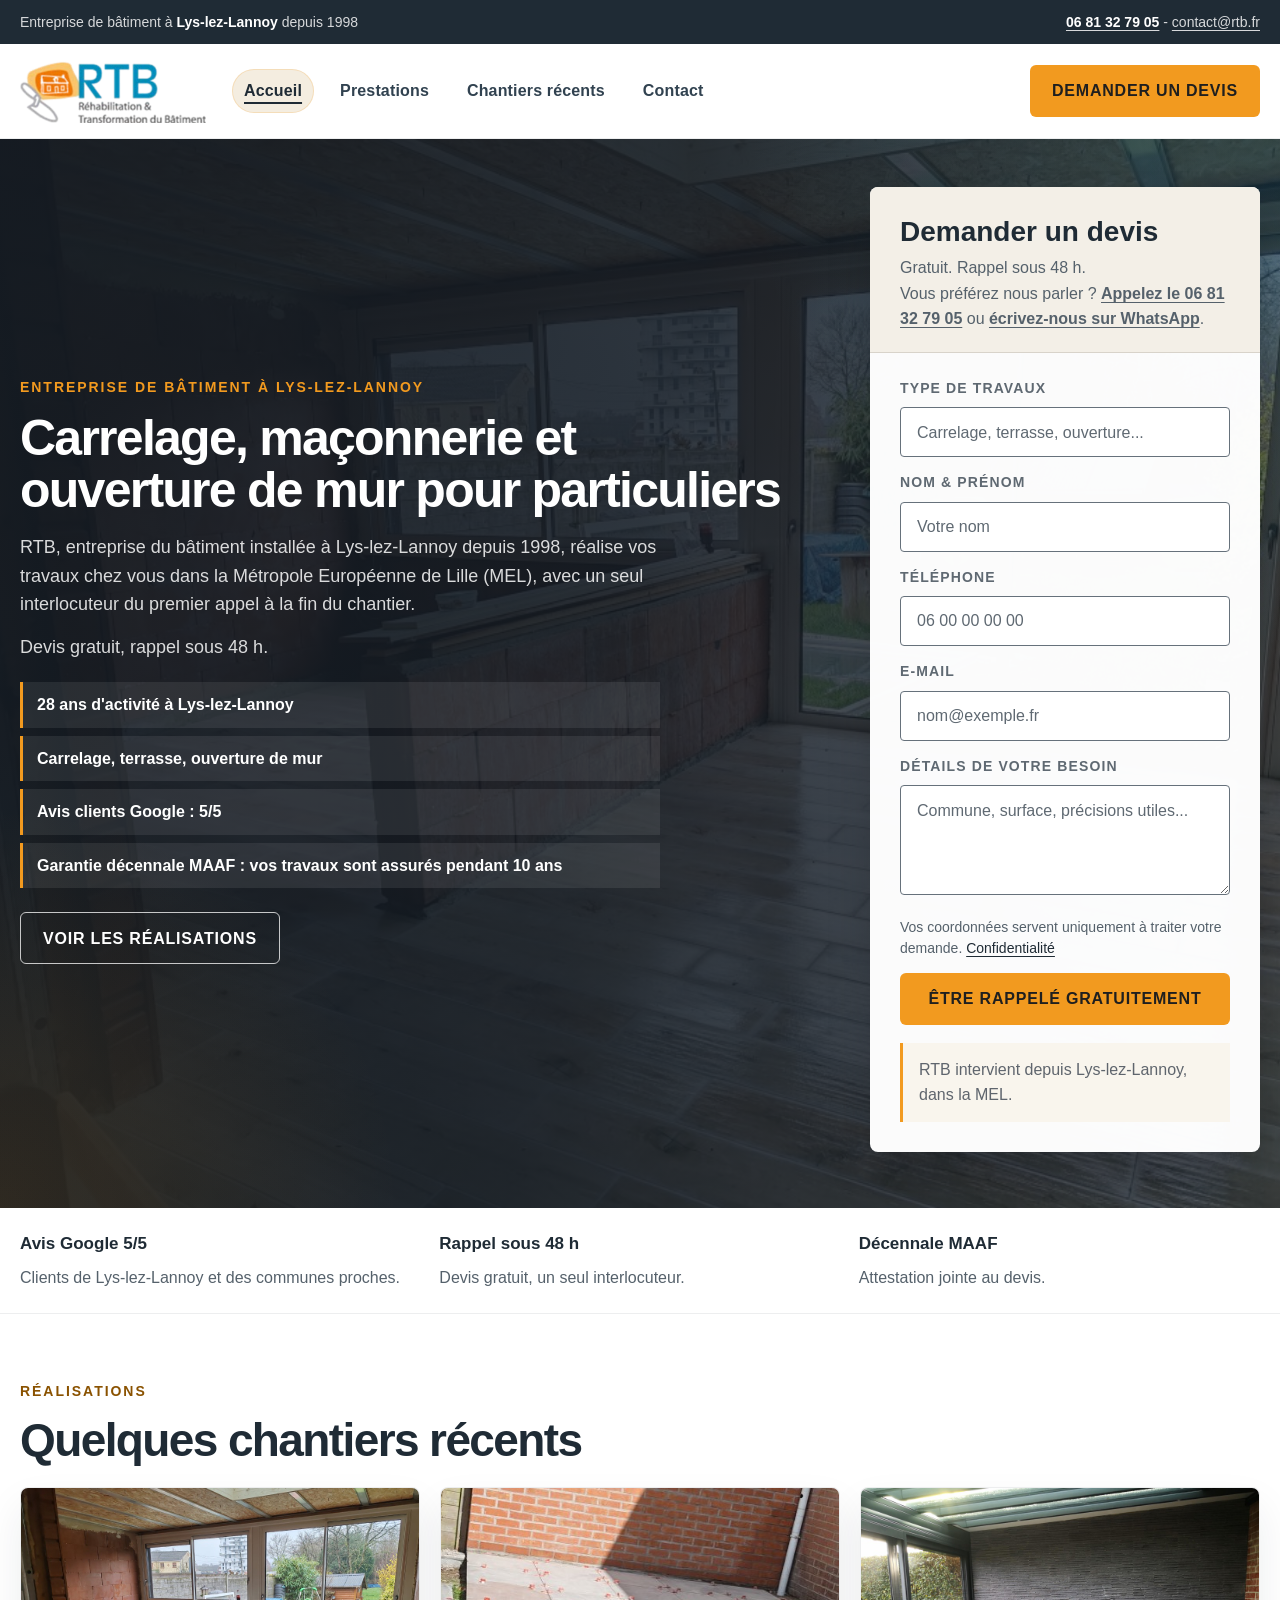
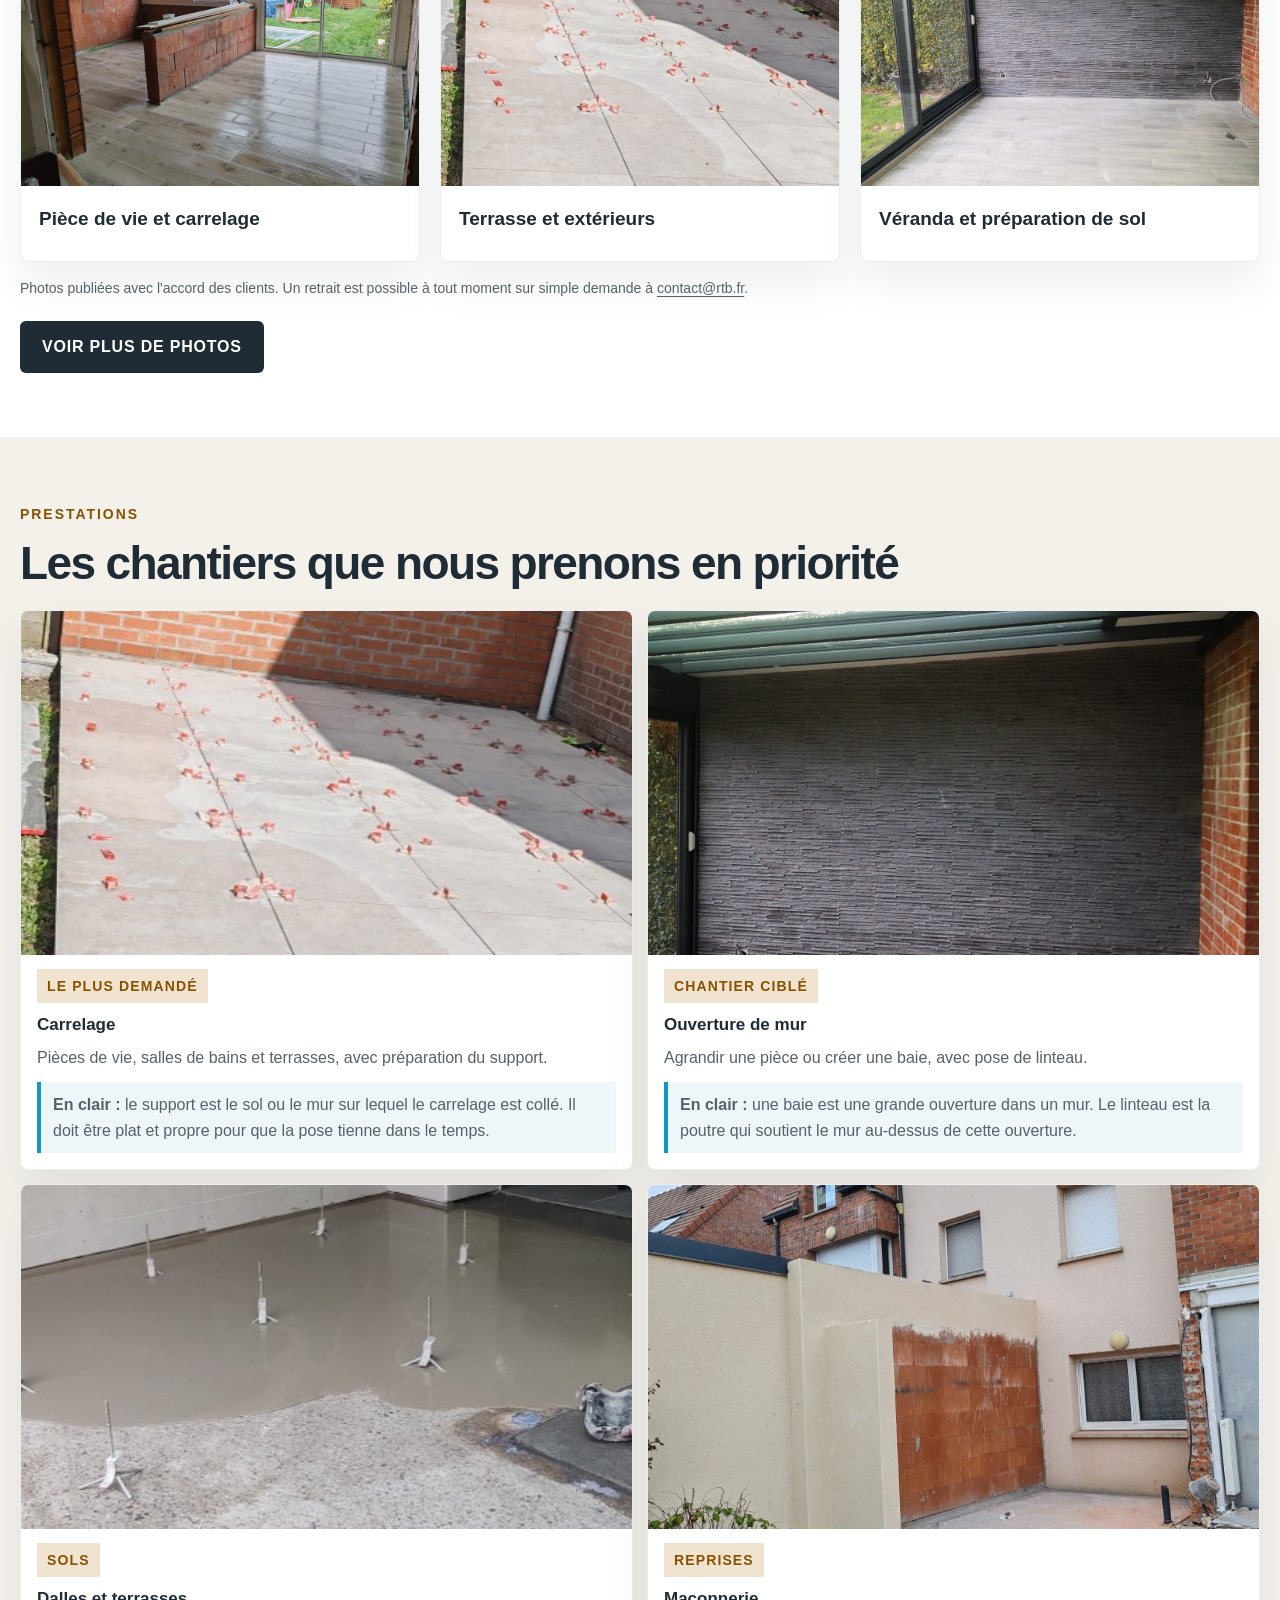
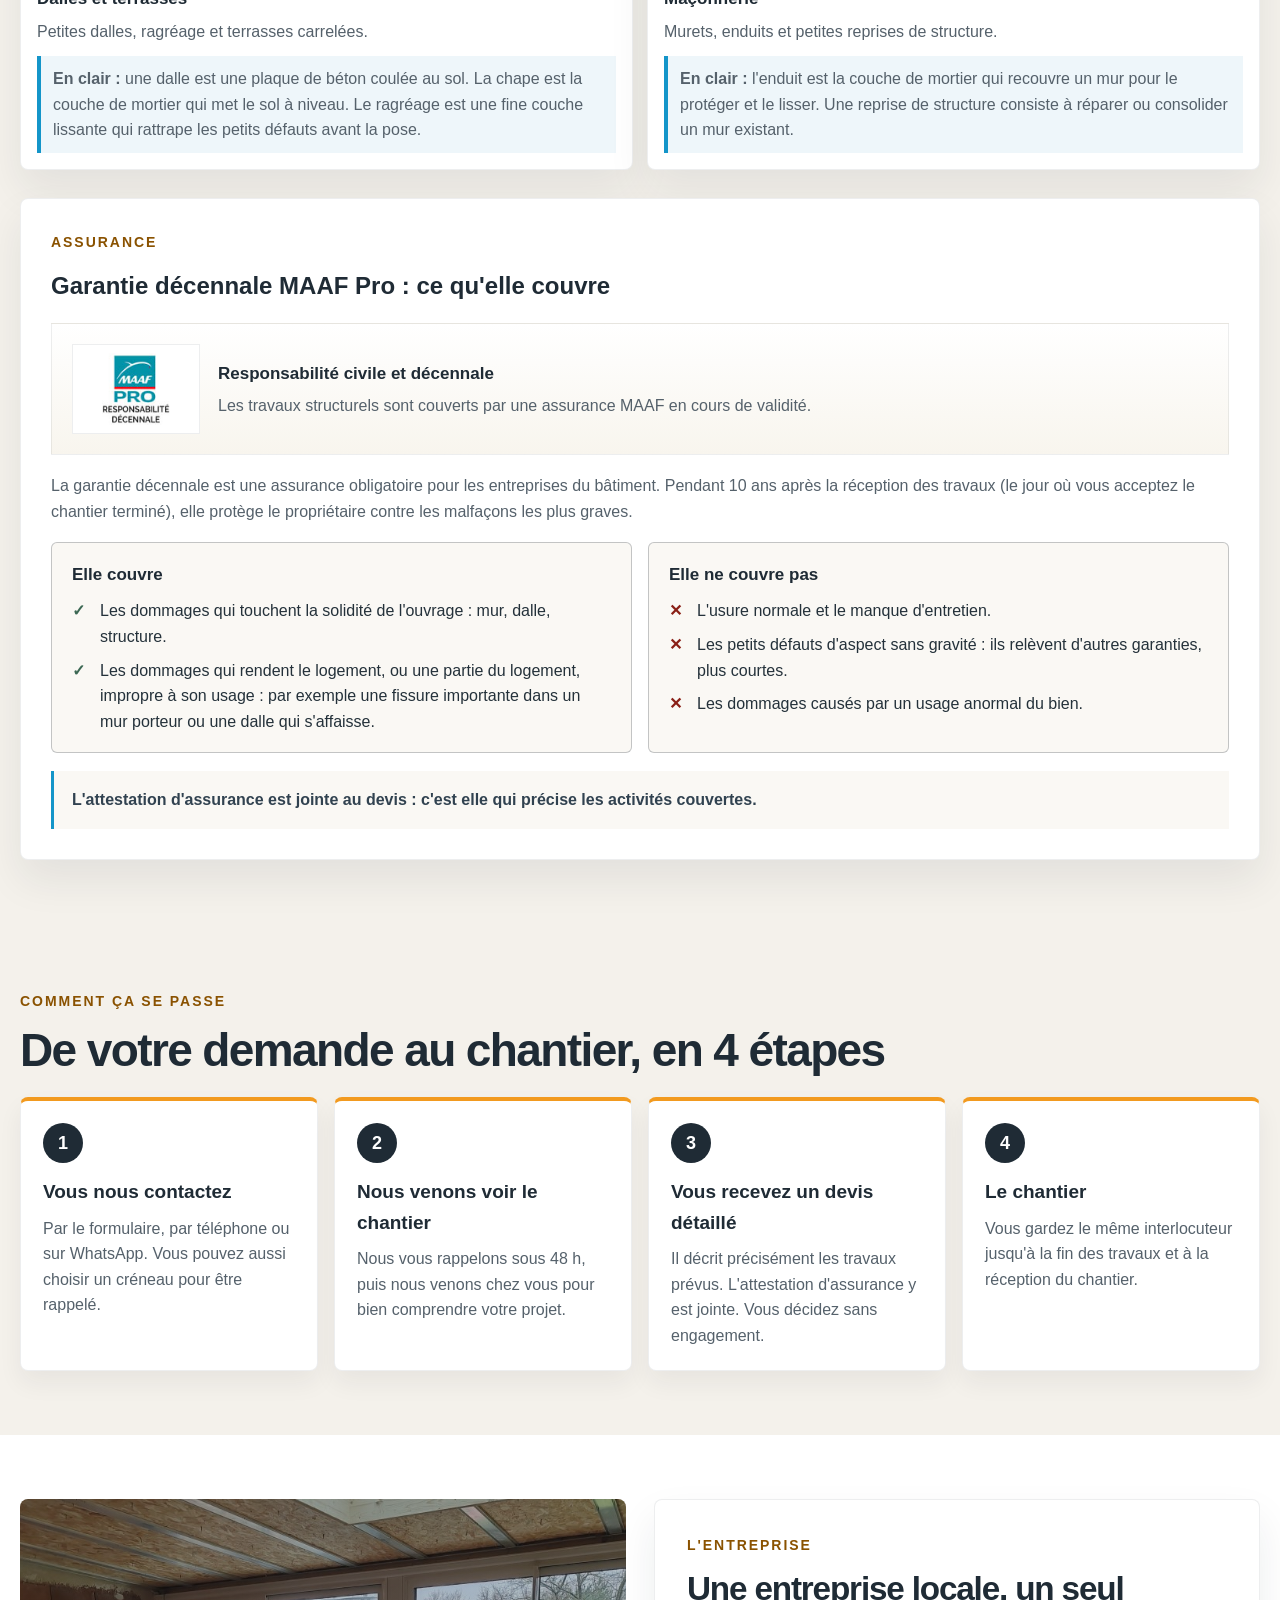
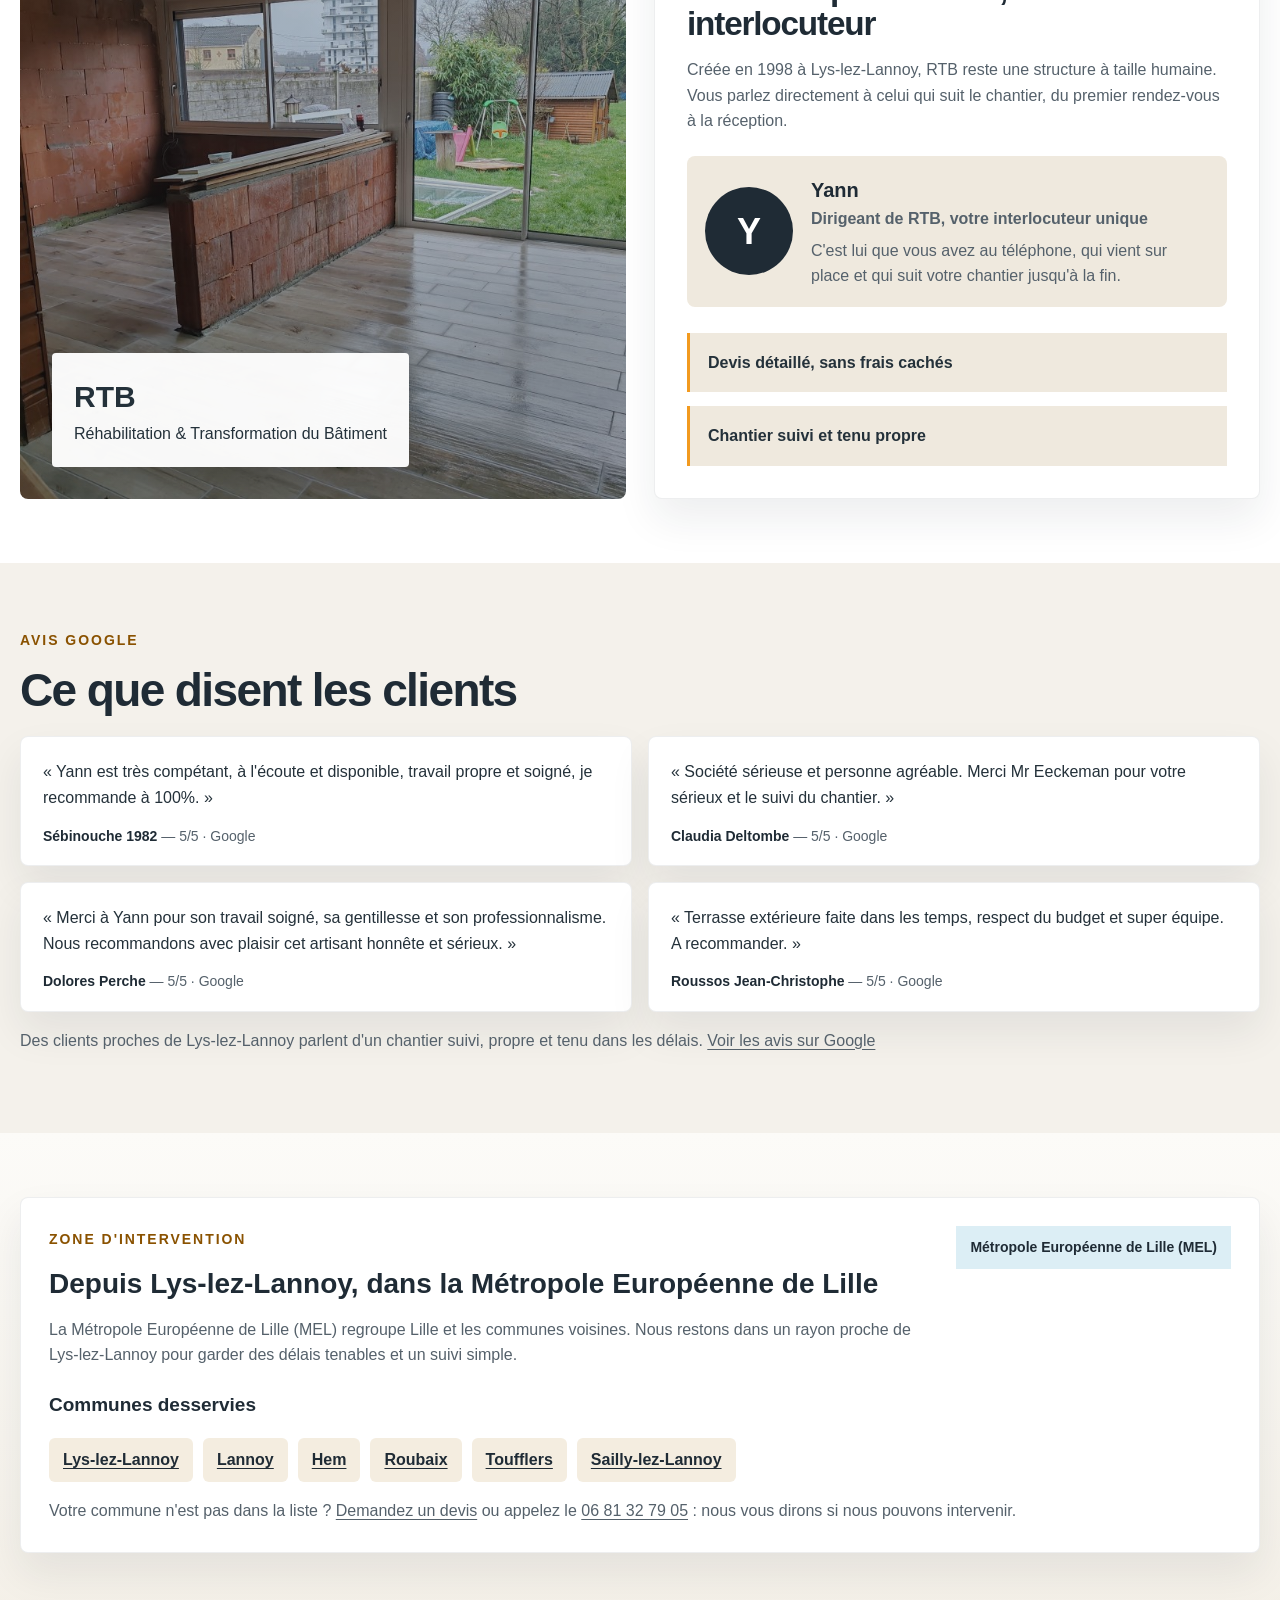
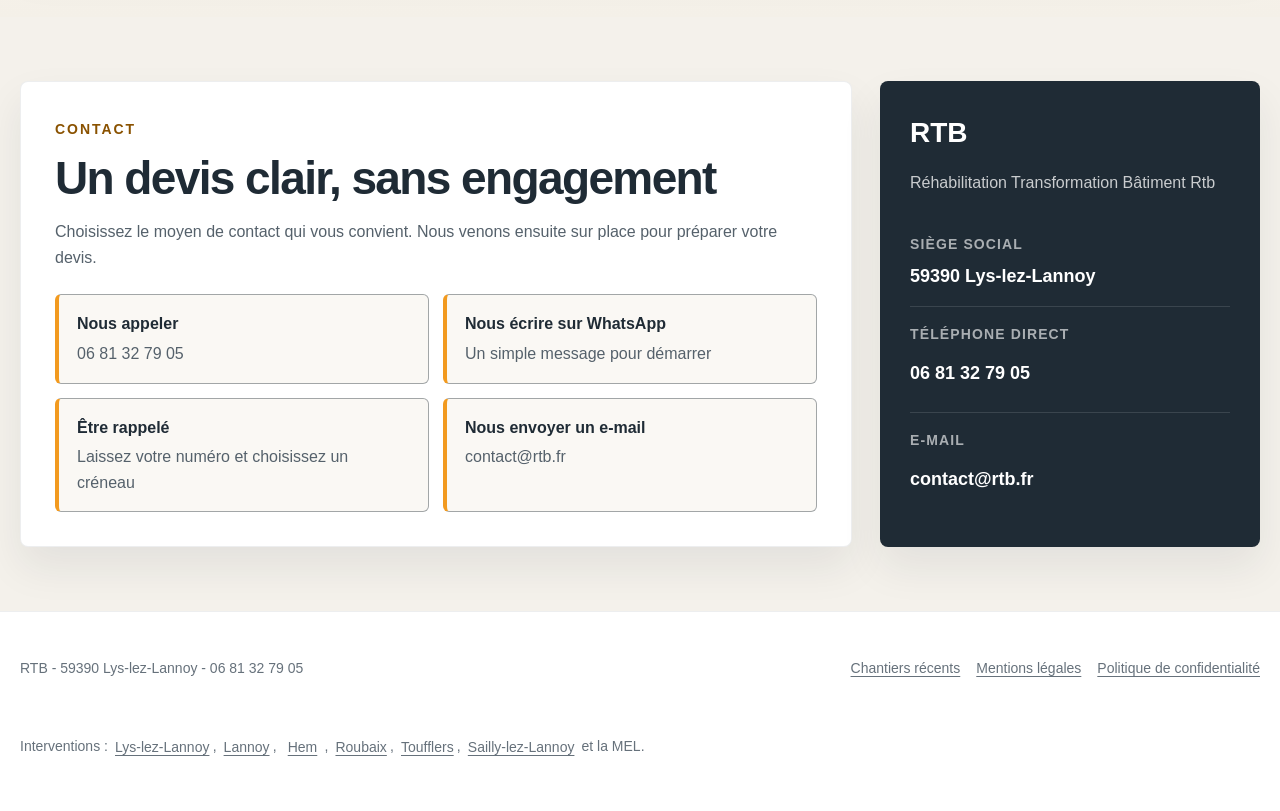
==== index.html @ 9aa5235d "Trust: process steps, decennial warranty explained, owner block, served communes list, before/after " ====
<!DOCTYPE html>
<html lang="fr">
<head>
    <meta charset="UTF-8">
    <meta name="viewport" content="width=device-width, initial-scale=1.0">
    <title>Carrelage et maçonnerie pour particuliers à Lys-lez-Lannoy | RTB</title>
    <meta
        name="description"
        content="RTB, entreprise du bâtiment à Lys-lez-Lannoy depuis 1998. Carrelage, terrasse, ouverture de mur et maçonnerie pour particuliers, dans la Métropole Européenne de Lille (MEL). Devis gratuit, rappel sous 48 h."
    >
    <link rel="canonical" href="https://rtb.fr/">
    <link rel="icon" href="favicon.ico" sizes="any">
    <link rel="icon" type="image/png" sizes="32x32" href="favicon-32.png">
    <link rel="apple-touch-icon" href="apple-touch-icon.png">
    
    <!-- Open Graph / Réseaux sociaux -->
    <meta property="og:type" content="website">
    <meta property="og:url" content="https://rtb.fr/">
    <meta property="og:title" content="Carrelage et maçonnerie à Lys-lez-Lannoy | RTB">
    <meta property="og:description" content="Petits chantiers de particuliers : carrelage, terrasse, ouverture de mur. Entreprise locale depuis 1998. Devis gratuit.">
    <meta property="og:image" content="https://rtb.fr/images/piece.jpg">

    <!-- Schema.org SEO Local -->
    <script type="application/ld+json">
    {
      "@context": "https://schema.org",
      "@type": "HomeAndConstructionBusiness",
      "name": "Réhabilitation Transformation Bâtiment Rtb",
      "alternateName": ["RTB", "Réhabilitation & Transformation du Bâtiment"],
      "url": "https://rtb.fr/",
      "image": "https://rtb.fr/images/piece.jpg",
      "logo": "https://rtb.fr/rtb-logo.png",
      "identifier": {
        "@type": "PropertyValue",
        "propertyID": "SIREN",
        "value": "420636078"
      },
      "telephone": "+33681327905",
      "email": "contact@rtb.fr",
      "sameAs": [
        "https://www.google.com/maps/search/?api=1&query=R%C3%A9habilitation+Transformation+B%C3%A2timent+Rtb+Lys-lez-Lannoy"
      ],
      "address": {
        "@type": "PostalAddress",
        "addressLocality": "Lys-lez-Lannoy",
        "postalCode": "59390",
        "addressRegion": "Hauts-de-France",
        "addressCountry": "FR"
      },
      "areaServed": [
        { "@type": "City", "name": "Lys-lez-Lannoy" },
        { "@type": "City", "name": "Lannoy" },
        { "@type": "City", "name": "Hem" },
        { "@type": "City", "name": "Roubaix" },
        { "@type": "City", "name": "Toufflers" },
        { "@type": "City", "name": "Sailly-lez-Lannoy" }
      ],
      "foundingDate": "1998-10-20",
      "priceRange": "€€",
      "hasOfferCatalog": {
        "@type": "OfferCatalog",
        "name": "Prestations RTB",
        "itemListElement": [
          { "@type": "Offer", "itemOffered": { "@type": "Service", "name": "Pose de carrelage", "url": "https://rtb.fr/carrelage.html" } },
          { "@type": "Offer", "itemOffered": { "@type": "Service", "name": "Ouverture de mur", "url": "https://rtb.fr/ouverture-mur.html" } },
          { "@type": "Offer", "itemOffered": { "@type": "Service", "name": "Dalles et terrasses", "url": "https://rtb.fr/dalles-terrasses.html" } },
          { "@type": "Offer", "itemOffered": { "@type": "Service", "name": "Maçonnerie", "url": "https://rtb.fr/maconnerie.html" } }
        ]
      },
      "aggregateRating": {
        "@type": "AggregateRating",
        "ratingValue": "5",
        "ratingCount": "6",
        "reviewCount": "6",
        "bestRating": "5"
      }
    }
    </script>

    <script src="tracking.js" defer></script>
    <script src="site.js" defer></script>
    <style>
        :root {
            --bg: #f4f1eb;
            --surface: #ffffff;
            --surface-alt: #efe9de;
            --surface-soft: #faf8f4;
            --dark: #1f2b35;
            --dark-soft: #314250;
            --text: #24313a;
            --muted: #55616b;
            --line: #d8d3ca;
            --blue: #1495c9;
            --blue-text: #0a6590; /* bleu pour le texte (contraste ≥ 5:1) */
            --field-border: #66717b; /* bordure des champs (≥ 3:1) */
            --blue-soft: #dceef5;
            --orange: #f29a1f;
            --orange-dark: #8a5200; /* orange foncé : texte (≥ 5:1 sur fonds clairs) ; --orange reste réservé aux aplats et filets */
            --success: #3c6853;
            --shadow: 0 20px 42px rgba(27, 39, 49, 0.08);
            --shadow-soft: 0 12px 24px rgba(27, 39, 49, 0.06);
            --radius: 8px;
            --content: 1240px;
        }

        * { box-sizing: border-box; }
        html { scroll-behavior: smooth; }
        section[id],
        article[id] { scroll-margin-top: 118px; }
        body {
            margin: 0;
            font-family: Inter, "Segoe UI", Arial, sans-serif;
            color: var(--text);
            background: var(--bg);
            line-height: 1.6;
        }
        a { color: inherit; text-decoration: none; }
        img { display: block; max-width: 100%; height: auto; }
        button,
        input,
        textarea { font: inherit; }
        .container { width: min(var(--content), calc(100% - 40px)); margin: 0 auto; }
        .section { padding: 64px 0; }
        .eyebrow {
            display: inline-block;
            color: var(--orange-dark);
            font-size: 0.875rem;
            font-weight: 800;
            letter-spacing: 0.14em;
            text-transform: uppercase;
        }
        .section-title {
            margin: 14px 0 0;
            color: var(--dark);
            font-size: clamp(1.875rem, 3.6vw, 2.875rem);
            line-height: 1.04;
            letter-spacing: -0.035em;
        }
        .section-intro {
            margin: 16px 0 0;
            max-width: 760px;
            color: var(--muted);
            font-size: 1.0625rem;
        }

        .topbar {
            background: var(--dark);
            color: rgba(255, 255, 255, 0.82);
            font-size: 0.875rem;
        }
        .topbar-inner {
            min-height: 44px;
            display: flex;
            align-items: center;
            justify-content: space-between;
            gap: 18px;
        }
        .topbar strong { color: #fff; }

        .site-header {
            position: sticky;
            top: 0;
            z-index: 40;
            background: rgba(255, 255, 255, 0.97);
            border-bottom: 1px solid rgba(31, 43, 53, 0.08);
            backdrop-filter: blur(12px);
        }
        .header-inner {
            min-height: 94px;
            display: flex;
            align-items: center;
            gap: 26px;
        }
        .brand {
            flex: 0 0 auto;
            display: inline-flex;
            align-items: center;
        }
        .brand img { width: 186px; height: auto; }
        .menu-toggle {
            display: none;
            margin-left: auto;
            width: 48px;
            height: 48px;
            border: 1px solid rgba(31, 43, 53, 0.55);
            border-radius: 6px;
            background: #fff;
            color: var(--dark);
            font-size: 1.625rem;
            cursor: pointer;
        }
        .nav-wrap {
            flex: 1 1 auto;
            display: flex;
            align-items: center;
            justify-content: space-between;
            gap: 18px;
            min-width: 0;
        }
        .nav-shell {
            width: 100%;
            display: flex;
            align-items: center;
            justify-content: space-between;
            gap: 18px;
            min-width: 0;
        }
        .nav {
            display: flex;
            align-items: center;
            flex-wrap: nowrap;
            gap: 18px;
            min-width: 0;
        }
        .nav-link {
            display: inline-flex;
            align-items: center;
            justify-content: center;
            min-height: 2.75rem;
            padding: 0 12px;
            white-space: nowrap;
            color: var(--dark-soft);
            font-size: 1rem;
            font-weight: 700;
            border-radius: 999px;
            letter-spacing: 0.01em;
            transition: color 0.2s ease, background 0.2s ease, box-shadow 0.2s ease;
        }
        .nav-link:hover,
        .nav-link:focus-visible {
            color: var(--dark);
            text-decoration: underline;
            text-underline-offset: 6px;
        }
        .nav-link.is-current {
            background: #f4ede0;
            color: var(--dark);
            text-decoration: underline;
            text-decoration-thickness: 2px;
            text-underline-offset: 6px;
            box-shadow: inset 0 0 0 1px rgba(242, 154, 31, 0.2);
        }
        .header-cta {
            flex: 0 0 auto;
            margin-left: auto;
            display: flex;
            align-items: center;
        }
        .header-cta .cta-short { display: none; }

        .btn {
            display: inline-flex;
            align-items: center;
            justify-content: center;
            min-height: 52px;
            padding: 0 22px;
            border: 0;
            border-radius: 6px;
            font-size: 1rem;
            font-weight: 800;
            text-transform: uppercase;
            letter-spacing: 0.05em;
            cursor: pointer;
            transition: transform 0.2s ease, opacity 0.2s ease, background 0.2s ease;
        }
        .btn:hover { transform: translateY(-1px); }
        .btn-primary { background: var(--orange); color: #1f1f1f; }
        .btn-primary:hover { background: #e58d13; }
        .btn-secondary {
            background: transparent;
            color: #fff;
            border: 1px solid rgba(255, 255, 255, 0.75);
        }
        .btn-dark {
            background: var(--dark);
            color: #fff;
        }
        .btn-dark:hover { background: #172129; }
        .btn-outline {
            background: transparent;
            color: var(--dark);
            border: 1px solid rgba(31, 43, 53, 0.55);
        }

        .hero {
            position: relative;
            overflow: hidden;
            color: #fff;
            background:
                linear-gradient(101deg, rgba(20, 27, 35, 0.95) 0%, rgba(20, 27, 35, 0.88) 48%, rgba(20, 27, 35, 0.58) 100%),
                url("images/piece.jpg") center/cover no-repeat;
        }
        .hero::before {
            content: "";
            position: absolute;
            inset: 0;
            background:
                radial-gradient(circle at top right, rgba(20, 149, 201, 0.16), transparent 32%),
                radial-gradient(circle at bottom left, rgba(242, 154, 31, 0.12), transparent 24%);
            pointer-events: none;
        }
        .hero-inner {
            position: relative;
            z-index: 1;
            min-height: 0;
            display: grid;
            grid-template-columns: minmax(0, 1.2fr) minmax(340px, 410px);
            gap: 36px;
            align-items: center;
            padding: 48px 0 56px;
        }
        /* Sur le fond sombre du bandeau, on garde l'orange vif (le texte orange foncé y serait illisible). */
        .hero .eyebrow { color: var(--orange); }
        .hero-copy h1 {
            margin: 12px 0 16px;
            max-width: 780px;
            font-size: clamp(2rem, 4vw, 3.125rem);
            line-height: 1.05;
            letter-spacing: -0.035em;
        }
        .hero-copy p {
            max-width: 690px;
            margin: 0 0 14px;
            color: rgba(255, 255, 255, 0.84);
            font-size: 1.125rem;
        }
        .hero-points {
            display: grid;
            grid-template-columns: 1fr;
            gap: 8px;
            margin: 20px 0 24px;
            max-width: 640px;
        }
        .hero-points div {
            min-height: 0;
            display: flex;
            align-items: center;
            padding: 10px 14px;
            background: rgba(255, 255, 255, 0.08);
            border-left: 3px solid var(--orange);
            font-size: 1rem;
            font-weight: 600;
        }
        .reveal-on-scroll,
        .reveal-on-scroll.is-visible {
            opacity: 1;
            transform: none;
        }
        .hero-actions {
            display: flex;
            flex-wrap: wrap;
            gap: 12px;
        }

        .hero-form {
            background: rgba(255, 255, 255, 0.98);
            color: var(--text);
            box-shadow: 0 26px 44px rgba(0, 0, 0, 0.18);
            border-radius: var(--radius);
            overflow: hidden;
        }
        .hero-form-head {
            padding: 30px 30px 20px;
            background: #f3efe7;
            border-bottom: 1px solid var(--line);
        }
        .hero-form-head h2 {
            margin: 0 0 8px;
            font-size: 1.75rem;
            line-height: 1.08;
            color: var(--dark);
        }
        .hero-form-head p {
            margin: 0;
            color: var(--muted);
            font-size: 1rem;
        }
        .hero-form-body { padding: 24px 30px 30px; }
        .field { margin-bottom: 14px; }
        .field label {
            display: block;
            margin-bottom: 8px;
            color: #5f6972;
            font-size: 0.875rem;
            font-weight: 800;
            letter-spacing: 0.08em;
            text-transform: uppercase;
        }
        .field input,
        .field textarea,
        .contact-form input,
        .contact-form textarea {
            width: 100%;
            border: 1px solid var(--field-border);
            background: #fff;
            color: var(--text);
            padding: 0 16px;
            border-radius: 4px;
        }
        .field input,
        .contact-form input { min-height: 50px; }
        .field textarea,
        .contact-form textarea {
            min-height: 110px;
            padding: 12px 16px;
            resize: vertical;
        }
        .field input::placeholder,
        .field textarea::placeholder,
        .contact-form input::placeholder,
        .contact-form textarea::placeholder {
            color: #5f6972;
        }
        .form-consent {
            margin: 6px 0 14px;
            color: var(--muted);
            font-size: 0.875rem;
            line-height: 1.5;
        }
        .form-consent a { color: var(--dark); text-decoration: underline; }
        .hero-note {
            margin-top: 18px;
            padding: 14px 16px;
            border-left: 3px solid var(--orange);
            background: #f9f5ed;
            color: #5f656d;
            font-size: 1rem;
        }

        .proof-strip {
            background: #fff;
            border-bottom: 1px solid rgba(31, 43, 53, 0.08);
        }
        .proof-grid {
            display: grid;
            grid-template-columns: repeat(3, minmax(0, 1fr));
            gap: 18px;
            padding: 22px 0;
        }
        .photo-rights {
            margin-top: 16px;
            color: var(--muted);
            font-size: 0.875rem;
            line-height: 1.5;
        }
        .proof-card {
            padding-right: 10px;
        }
        .proof-card strong {
            display: block;
            margin-bottom: 8px;
            color: var(--dark);
            font-size: 1.0625rem;
        }
        .proof-card span {
            color: var(--muted);
            font-size: 1rem;
        }

        .showcase {
            background: #fff;
        }
        .showcase-head {
            display: block;
            margin-bottom: 22px;
        }
        .showcase-head p {
            margin: 0;
            color: var(--muted);
            font-size: 1rem;
        }
        .showcase-grid {
            display: grid;
            grid-template-columns: repeat(3, minmax(0, 1fr));
            gap: 20px;
        }
        .showcase-card {
            background: #fff;
            border: 1px solid rgba(31, 43, 53, 0.08);
            box-shadow: var(--shadow);
            border-radius: var(--radius);
            overflow: hidden;
        }
        .showcase-card img {
            width: 100%;
            aspect-ratio: 4 / 3;
            height: auto;
            object-fit: cover;
            object-position: center;
            display: block;
            background: #ece4d7;
        }
        .showcase-body {
            padding: 18px;
        }
        .showcase-body h3 {
            margin: 0 0 8px;
            font-size: 1.1875rem;
            color: var(--dark);
        }
        .showcase-body p {
            margin: 0;
            color: var(--muted);
            font-size: 1rem;
        }
        .showcase-note {
            margin-top: 20px;
            padding: 16px 18px;
            border-left: 3px solid var(--orange);
            background: #f8f4ec;
            color: var(--dark-soft);
            font-size: 1rem;
        }

        .services-head {
            display: block;
            margin-bottom: 22px;
        }
        .services-head p {
            margin: 0;
            color: var(--muted);
            font-size: 1rem;
        }
        .service-grid {
            display: grid;
            grid-template-columns: repeat(4, minmax(0, 1fr));
            gap: 14px;
        }
        .service-card {
            background: #fff;
            border: 1px solid rgba(31, 43, 53, 0.08);
            box-shadow: var(--shadow);
            border-radius: var(--radius);
            overflow: hidden;
            color: inherit;
        }
        a.service-card { display: block; }
        a.service-card:hover { transform: translateY(-2px); }
        .reviews-grid {
            display: grid;
            grid-template-columns: repeat(2, minmax(0, 1fr));
            gap: 16px;
        }
        .review-card {
            background: #fff;
            border: 1px solid rgba(31, 43, 53, 0.08);
            box-shadow: var(--shadow);
            border-radius: var(--radius);
            padding: 22px 22px 18px;
        }
        .review-card p { margin: 0 0 14px; color: var(--text); font-size: 1rem; }
        .review-card footer { color: var(--muted); font-size: 0.875rem; }
        .review-card strong { color: var(--dark); }
        .reviews-note { margin-top: 16px; font-size: 1rem; color: var(--muted); }
        .zone-links {
            display: flex;
            flex-wrap: wrap;
            gap: 10px;
            margin-top: 18px;
        }
        .zone-links a {
            display: inline-flex;
            align-items: center;
            min-height: 2.75rem;
            padding: 0 14px;
            background: #f4ede0;
            color: var(--dark);
            font-size: 1rem;
            font-weight: 700;
            border-radius: 6px;
        }
        .footer-zones {
            width: 100%;
            margin-top: 10px;
            font-size: 0.875rem;
        }
        .footer-zones a { text-decoration: underline; }
        .service-card img {
            width: 100%;
            aspect-ratio: 16 / 9;
            height: auto;
            object-fit: cover;
            object-position: center;
            display: block;
            background: #e9e5de;
        }
        .service-body { padding: 14px 16px 16px; }
        .service-tag {
            display: inline-flex;
            align-items: center;
            padding: 6px 10px;
            background: #f0e4d0;
            color: var(--orange-dark);
            font-size: 0.875rem;
            font-weight: 800;
            letter-spacing: 0.08em;
            text-transform: uppercase;
        }
        .service-body h3 {
            margin: 8px 0 6px;
            font-size: 1.0625rem;
            color: var(--dark);
        }
        .service-body p {
            margin: 0;
            color: var(--muted);
            font-size: 1rem;
        }
        .service-body ul {
            list-style: none;
            padding: 0;
            margin: 0;
            display: grid;
            gap: 6px;
        }
        .service-body li {
            position: relative;
            padding-left: 18px;
            font-size: 1rem;
        }
        .service-body li::before {
            content: "";
            position: absolute;
            left: 0;
            top: 9px;
            width: 6px;
            height: 6px;
            background: var(--orange);
            border-radius: 50%;
        }

        .reassurance-band {
            margin-top: 28px;
            display: grid;
            grid-template-columns: 1fr;
            gap: 24px;
        }
        .insurance-card {
            background: #fff;
            border: 1px solid rgba(31, 43, 53, 0.08);
            box-shadow: var(--shadow);
            padding: 30px;
            border-radius: 8px;
        }
        .insurance-card h3 {
            margin: 12px 0 12px;
            font-size: 1.5rem;
            color: var(--dark);
        }
        .insurance-card p {
            margin: 0;
            color: var(--muted);
            font-size: 1rem;
        }
        .insurance-inline {
            margin-top: 18px;
            display: grid;
            grid-template-columns: 128px 1fr;
            gap: 18px;
            align-items: center;
            padding: 20px;
            border: 1px solid rgba(31, 43, 53, 0.08);
            background: linear-gradient(180deg, #fff 0%, #f8f5ee 100%);
        }
        .insurance-inline img {
            display: block;
            width: 100%;
            height: 90px;
            min-height: 90px;
            max-height: 90px;
            object-fit: contain;
            object-position: center;
            padding: 8px;
            background: #fff;
            border: 1px solid rgba(31, 43, 53, 0.08);
        }
        .insurance-inline strong {
            display: block;
            margin-bottom: 6px;
            color: var(--dark);
            font-size: 1.0625rem;
        }
        .insurance-note {
            margin-top: 18px;
            padding: 16px 18px;
            background: var(--surface-soft);
            border-left: 3px solid var(--blue);
            color: var(--dark-soft);
            font-size: 1rem;
            font-weight: 600;
        }

        .about {
            background: #fff;
        }
        .about-grid {
            display: grid;
            grid-template-columns: minmax(0, 1fr) minmax(0, 1fr);
            gap: 28px;
        }
        .about-visual {
            position: relative;
            min-height: 320px;
            overflow: hidden;
            border-radius: var(--radius);
            background:
                linear-gradient(rgba(20, 28, 35, 0.28), rgba(20, 28, 35, 0.28)),
                url("images/piece.jpg") center/cover no-repeat;
        }
        .about-badge {
            position: absolute;
            left: 32px;
            bottom: 32px;
            padding: 20px 22px;
            background: rgba(255, 255, 255, 0.96);
            box-shadow: 0 14px 28px rgba(0, 0, 0, 0.14);
            border-radius: 4px;
        }
        .about-badge strong {
            display: block;
            font-size: 1.875rem;
        }
        .about-copy {
            background: #fff;
            border: 1px solid rgba(31, 43, 53, 0.08);
            box-shadow: var(--shadow);
            padding: 32px;
            border-radius: var(--radius);
        }
        .about-copy .section-title {
            font-size: clamp(1.75rem, 2.6vw, 2.375rem);
        }
        .about-copy p {
            color: var(--muted);
            font-size: 1rem;
        }
        .about-list {
            display: grid;
            gap: 14px;
            margin-top: 26px;
        }
        .about-list div {
            padding: 17px 18px;
            border-left: 3px solid var(--orange);
            background: var(--surface-alt);
            font-weight: 600;
        }

        .territory {
            background: linear-gradient(180deg, #fcfbf8 0%, #f4f0e8 100%);
        }
        .territory-grid {
            display: grid;
            grid-template-columns: minmax(0, 1.12fr) minmax(320px, 0.88fr);
            gap: 28px;
            align-items: start;
        }
        .territory-map,
        .territory-copy,
        .contact-card,
        .legal-card {
            background: #fff;
            border: 1px solid rgba(31, 43, 53, 0.08);
            box-shadow: var(--shadow);
            border-radius: var(--radius);
        }
        .territory-map {
            padding: 28px;
        }
        .territory-map-head,
        .territory-copy-head {
            display: flex;
            align-items: flex-start;
            justify-content: space-between;
            gap: 18px;
            margin-bottom: 20px;
        }
        .territory-map-head h2,
        .territory-map-head h3,
        .territory-copy-head h3 {
            margin: 10px 0 0;
            color: var(--dark);
            font-size: 1.75rem;
        }
        .territory-map-head p,
        .territory-copy-head p {
            margin: 10px 0 0;
            color: var(--muted);
            font-size: 1rem;
        }
        .territory-badge {
            flex: 0 0 auto;
            display: inline-flex;
            align-items: center;
            padding: 10px 14px;
            background: var(--blue-soft);
            color: var(--dark);
            font-size: 0.875rem;
            font-weight: 700;
        }
        .city-chips-grid {
            display: grid;
            grid-template-columns: repeat(auto-fit, minmax(130px, 1fr));
            gap: 10px;
            margin: 20px 0;
        }
        .city-chip {
            padding: 10px 14px;
            background: var(--surface-soft);
            border: 1px solid var(--line);
            border-radius: 4px;
            font-size: 0.875rem;
            font-weight: 700;
            color: var(--dark-soft);
            text-align: center;
        }
        .territory-subtext {
            color: var(--muted);
            font-size: 1rem;
            line-height: 1.5;
            margin: 0;
        }
        .territory-copy {
            padding: 30px;
            display: grid;
            align-content: start;
            gap: 24px;
        }
        .territory-list {
            display: grid;
            gap: 12px;
        }
        .territory-list div {
            padding: 16px 18px;
            background: var(--surface-soft);
            border-left: 3px solid var(--orange);
        }
        .territory-note {
            padding: 18px 20px;
            background: var(--dark);
            color: #fff;
            border-radius: 4px;
        }
        .territory-note strong {
            display: block;
            margin-bottom: 6px;
            font-size: 1.0625rem;
        }

        .contact-shell {
            display: grid;
            grid-template-columns: minmax(0, 1fr) 380px;
            gap: 28px;
            align-items: start;
        }
        .contact-card {
            padding: 34px;
        }
        .contact-card p {
            color: var(--muted);
            font-size: 1rem;
        }
        .channel-list {
            list-style: none;
            margin: 24px 0 0;
            padding: 0;
            display: grid;
            grid-template-columns: repeat(2, minmax(0, 1fr));
            gap: 14px;
        }
        .channel {
            display: flex;
            flex-direction: column;
            gap: 4px;
            min-height: 44px;
            height: 100%;
            padding: 16px 18px;
            border: 1px solid rgba(31, 43, 53, 0.4);
            border-left: 4px solid var(--orange);
            border-radius: 6px;
            background: var(--surface-soft);
            color: var(--dark);
            transition: background 0.2s ease;
        }
        .channel:hover { background: #fff; }
        .channel-name { font-weight: 800; }
        .channel-detail { color: var(--muted); }
        .form-alt { margin-top: 10px; }
        .form-alt a { text-decoration: underline; font-weight: 700; }
        .coverage {
            display: grid;
            grid-template-columns: repeat(2, minmax(0, 1fr));
            gap: 16px;
            margin-top: 18px;
        }
        .coverage > div {
            padding: 18px 20px;
            background: var(--surface-soft);
            border: 1px solid rgba(31, 43, 53, 0.25);
            border-radius: 6px;
        }
        .coverage h4 { margin: 0 0 10px; color: var(--dark); font-size: 1.0625rem; }
        .coverage ul { list-style: none; margin: 0; padding: 0; display: grid; gap: 8px; }
        .coverage li { position: relative; padding-left: 1.75rem; color: var(--text); }
        .coverage li::before {
            position: absolute;
            left: 0;
            top: 0;
            font-weight: 800;
        }
        .coverage-yes li::before { content: "\2713"; color: var(--success); }
        .coverage-no li::before { content: "\2715"; color: #8a1f16; }
        .insurance-card .insurance-lead { margin-top: 18px; }
        .steps {
            list-style: none;
            margin: 0;
            padding: 0;
            display: grid;
            grid-template-columns: repeat(4, minmax(0, 1fr));
            gap: 16px;
            counter-reset: none;
        }
        .step {
            padding: 22px;
            background: #fff;
            border: 1px solid rgba(31, 43, 53, 0.08);
            border-top: 4px solid var(--orange);
            box-shadow: var(--shadow-soft);
            border-radius: var(--radius);
        }
        .step-num {
            display: inline-flex;
            align-items: center;
            justify-content: center;
            width: 2.5rem;
            height: 2.5rem;
            border-radius: 50%;
            background: var(--dark);
            color: #fff;
            font-size: 1.125rem;
            font-weight: 800;
        }
        .step h3 { margin: 14px 0 8px; color: var(--dark); font-size: 1.1875rem; }
        .step p { margin: 0; color: var(--muted); }
        .person-card {
            display: grid;
            grid-template-columns: 5.5rem 1fr;
            gap: 18px;
            align-items: center;
            margin-top: 22px;
            padding: 18px;
            background: var(--surface-alt);
            border-radius: var(--radius);
        }
        .person-photo {
            width: 5.5rem;
            height: 5.5rem;
            border-radius: 50%;
            object-fit: cover;
        }
        .person-initial {
            display: flex;
            align-items: center;
            justify-content: center;
            background: var(--dark);
            color: #fff;
            font-size: 2.25rem;
            font-weight: 800;
        }
        .person-name { display: block; color: var(--dark); font-size: 1.25rem; font-weight: 800; }
        .person-role { display: block; color: var(--muted); font-weight: 600; }
        .person-card p { margin: 6px 0 0; }
        .zone-title { margin: 22px 0 0; color: var(--dark); font-size: 1.1875rem; }
        ul.zone-links { list-style: none; padding: 0; }
        .zone-help { margin: 14px 0 0; color: var(--muted); }
        .reviews-grid { list-style: none; padding: 0; margin: 0; }
        .contact-form {
            display: grid;
            gap: 14px;
            margin-top: 24px;
        }
        .contact-form-row {
            display: grid;
            grid-template-columns: repeat(2, minmax(0, 1fr));
            gap: 14px;
        }
        .contact-panel {
            background: var(--dark);
            color: #fff;
            padding: 30px;
            box-shadow: var(--shadow);
            border-radius: var(--radius);
        }
        .contact-panel h3 {
            margin: 0 0 14px;
            font-size: 1.75rem;
        }
        .contact-panel p {
            margin: 0 0 22px;
            color: rgba(255, 255, 255, 0.76);
        }
        .contact-line {
            padding: 16px 0;
            border-top: 1px solid rgba(255, 255, 255, 0.12);
        }
        .contact-line:first-of-type { border-top: 0; }
        .contact-line span {
            display: block;
            margin-bottom: 6px;
            color: rgba(255, 255, 255, 0.62);
            font-size: 0.875rem;
            font-weight: 800;
            letter-spacing: 0.08em;
            text-transform: uppercase;
        }
        .contact-line strong { font-size: 1.125rem; }

        .cta-banner {
            display: flex;
            justify-content: space-between;
            align-items: center;
            gap: 26px;
            padding: 38px 40px;
            background: linear-gradient(90deg, var(--orange) 0%, #d98816 100%);
            color: #1f1f1f;
            box-shadow: var(--shadow);
            border-radius: var(--radius);
        }
        .cta-banner .btn-dark {
            background: #fff;
            color: var(--dark);
            box-shadow: 0 14px 28px rgba(31, 43, 53, 0.18);
            border: 1px solid rgba(31, 43, 53, 0.08);
        }
        .cta-banner p {
            margin: 10px 0 0;
            max-width: 720px;
            color: rgba(31, 31, 31, 0.85);
        }

        .legal-preview-grid {
            display: grid;
            grid-template-columns: repeat(2, minmax(0, 1fr));
            gap: 24px;
        }
        .legal-card {
            padding: 30px;
        }
        .legal-card h3 {
            margin: 12px 0;
            font-size: 1.5625rem;
            color: var(--dark);
        }
        .legal-card p {
            margin: 0 0 12px;
            color: var(--muted);
            font-size: 1rem;
        }
        .legal-link {
            display: inline-flex;
            align-items: center;
            gap: 8px;
            margin-top: 12px;
            color: var(--blue-text);
            font-size: 0.875rem;
            font-weight: 800;
            text-transform: uppercase;
            letter-spacing: 0.04em;
        }

        .site-footer {
            padding: 34px 0 42px;
            background: #fff;
            border-top: 1px solid rgba(31, 43, 53, 0.08);
        }
        .footer-inner {
            display: flex;
            justify-content: space-between;
            gap: 24px;
            align-items: center;
            flex-wrap: wrap;
            color: #66717b;
            font-size: 0.875rem;
        }
        .footer-links {
            display: flex;
            flex-wrap: wrap;
            gap: 16px;
            justify-content: flex-end;
        }

        .scroll-top {
            position: fixed;
            right: 34px;
            bottom: 28px;
            width: 58px;
            height: 58px;
            border: 1px solid rgba(31, 43, 53, 0.45);
            border-radius: 50%;
            background: linear-gradient(180deg, #ffffff 0%, #f4ede0 100%);
            color: var(--dark);
            display: inline-flex;
            align-items: center;
            justify-content: center;
            box-shadow: 0 16px 30px rgba(31, 43, 53, 0.18);
            cursor: pointer;
            opacity: 0;
            pointer-events: none;
            transform: translateY(12px);
            transition: opacity 0.2s ease, transform 0.2s ease, box-shadow 0.2s ease, background 0.2s ease;
            z-index: 45;
        }
        .scroll-top:hover {
            background: linear-gradient(180deg, #fff7eb 0%, #f0ddbd 100%);
            box-shadow: 0 18px 34px rgba(31, 43, 53, 0.22);
        }
        .scroll-top::before {
            content: "";
            width: 14px;
            height: 14px;
            border-top: 3px solid var(--orange-dark);
            border-left: 3px solid var(--orange-dark);
            transform: translateY(4px) rotate(45deg);
            display: block;
        }
        .scroll-top.visible {
            opacity: 1;
            pointer-events: auto;
            transform: translateY(0);
        }
        .form-toast {
            position: fixed;
            top: 112px;
            left: 50%;
            z-index: 80;
            width: min(560px, calc(100% - 28px));
            transform: translate(-50%, -12px);
            padding: 16px 18px;
            border-radius: 8px;
            box-shadow: 0 18px 40px rgba(16, 26, 34, 0.18);
            font-size: 1rem;
            font-weight: 700;
            line-height: 1.45;
            opacity: 0;
            pointer-events: none;
            transition: opacity 0.2s ease, transform 0.2s ease;
        }
        .form-toast.is-visible {
            opacity: 1;
            pointer-events: auto;
            transform: translate(-50%, 0);
        }
        .form-toast.is-success {
            background: #e8f6ee;
            color: #1d5a38;
            border: 1px solid #8fcead;
        }
        .form-toast.is-error {
            background: #fdecea;
            color: #8a1f16;
            border: 1px solid #f0b4ad;
        }
        .form-alert {
            display: none;
            margin: 0 0 16px;
            padding: 14px 16px;
            border-radius: 6px;
            font-size: 1rem;
            font-weight: 700;
            line-height: 1.45;
        }
        .form-alert.is-visible { display: block; }
        .form-alert.is-success {
            background: #e8f6ee;
            color: #1d5a38;
            border: 1px solid #8fcead;
        }
        .form-alert.is-error {
            background: #fdecea;
            color: #8a1f16;
            border: 1px solid #f0b4ad;
        }

        @media (min-width: 1440px) {
            .hero-inner { min-height: 0; }
        }

        @media (max-width: 1280px) {
            .nav { gap: 14px; }
            .nav-link { font-size: 1rem; }
            .hero-inner {
                grid-template-columns: minmax(0, 1fr) minmax(320px, 390px);
                gap: 30px;
            }
            .service-grid {
                grid-template-columns: repeat(2, minmax(0, 1fr));
            }
        }

        @media (max-width: 1180px) {
            .services-head,
            .showcase-head,
            .reassurance-band,
            .about-grid,
            .territory-grid,
            .contact-shell {
                grid-template-columns: 1fr;
            }
            .hero-inner {
                grid-template-columns: 1fr;
                min-height: auto;
            }
            .hero-form {
                max-width: 520px;
            }
            .proof-grid,
            .service-grid,
            .showcase-grid,
            .reviews-grid,
            .steps,
            .legal-preview-grid {
                grid-template-columns: repeat(2, minmax(0, 1fr));
            }
        }

        @media (max-width: 1180px) {
            .hero {
                background:
                    linear-gradient(rgba(20, 27, 35, 0.9), rgba(20, 27, 35, 0.9)),
                    url("images/piece.jpg") center/cover no-repeat;
            }
            .menu-toggle { display: inline-flex; align-items: center; justify-content: center; }
            .nav-wrap {
                position: absolute;
                top: 94px;
                left: 0;
                right: 0;
                display: none;
                padding: 0 20px 18px;
                z-index: 12;
            }
            .nav-wrap.open { display: block; }
            .nav-shell {
                background: #fff;
                border: 1px solid rgba(31, 43, 53, 0.08);
                box-shadow: var(--shadow);
                padding: 18px;
            }
            .nav {
                display: grid;
                grid-template-columns: repeat(2, minmax(0, 1fr));
                gap: 10px;
            }
            .nav-link {
                justify-content: flex-start;
                min-height: 48px;
                padding: 0 16px;
            }
            .header-inner {
                flex-wrap: nowrap;
                gap: 8px;
                min-height: 78px;
            }
            .header-cta {
                margin-left: auto;
                margin-top: 0;
            }
            .header-cta .btn {
                min-height: 44px;
                padding: 0 12px;
                font-size: 0.9375rem;
            }
            .header-cta .cta-full { display: none; }
            .header-cta .cta-short { display: inline; }
            .menu-toggle {
                margin-left: 0;
            }
        }

        @media (max-width: 900px) {
            .container { width: min(var(--content), calc(100% - 28px)); }
            .topbar-inner,
            .footer-inner,
            .cta-banner {
                flex-direction: column;
                align-items: flex-start;
            }
            .proof-grid,
            .service-grid,
            .showcase-grid,
            .reviews-grid,
            .legal-preview-grid,
            .contact-form-row,
            .channel-list,
            .insurance-meta {
                grid-template-columns: 1fr;
            }
            .service-card img,
            .showcase-card img {
                aspect-ratio: 16 / 10;
                max-height: 340px;
            }
            .section { padding: 48px 0; }
            .hero-inner { padding: 36px 0 44px; }
            .hero-points { grid-template-columns: 1fr; }
            .brand img { width: 118px; }
        }

        @media (max-width: 680px) {
            .insurance-inline { grid-template-columns: 1fr; }
            .coverage,
            .steps { grid-template-columns: 1fr; }
            .territory-map-head,
            .territory-copy-head { flex-wrap: wrap; }
            .service-card img,
            .showcase-card img {
                aspect-ratio: 4 / 3;
                max-height: none;
            }
            .topbar-inner {
                min-height: auto;
                padding: 12px 0;
                align-items: flex-start;
            }
            .header-inner {
                min-height: 82px;
            }
            .form-toast {
                top: 96px;
            }
            .nav-wrap {
                top: 82px;
                padding: 0 14px 14px;
            }
            .nav {
                grid-template-columns: 1fr;
            }
            .section-title {
                font-size: clamp(1.625rem, 8vw, 2.125rem);
            }
            .hero-copy p,
            .section-intro,
            .contact-card p,
            .sector-copy p {
                font-size: 1rem;
            }
            .hero-form-head,
            .hero-form-body,
            .service-body,
            .reassurance-card,
            .insurance-card,
            .about-copy,
            .territory-map,
            .territory-copy,
            .contact-card,
            .contact-panel,
            .legal-card,
            .cta-banner {
                padding-left: 22px;
                padding-right: 22px;
            }
        }
    </style>
    <link rel="stylesheet" href="ux.css">
</head>
<body class="has-mobile-bar">
    <a class="skip-link" href="#main">Aller au contenu principal</a>

    <div class="topbar" role="region" aria-label="Coordonnées de l'entreprise">
        <div class="container topbar-inner">
            <div>Entreprise de bâtiment à <strong>Lys-lez-Lannoy</strong> depuis 1998</div>
            <div>
                <a href="tel:0681327905" style="color: inherit;"><strong>06 81 32 79 05</strong></a> 
                - 
                <a href="mailto:contact@rtb.fr" style="color: inherit;">contact@rtb.fr</a>
            </div>
        </div>
    </div>

    <header class="site-header">
        <div class="container header-inner">
            <a class="brand" href="#top" aria-label="Accueil RTB">
                <img src="rtb-logo.png" alt="RTB Bâtiment" width="186" height="54">
            </a>

            <div class="nav-wrap" id="site-nav" data-nav-wrap>
                <div class="nav-shell">
                    <nav class="nav" aria-label="Navigation principale">
                        <a class="nav-link" href="#top" data-scroll-target="#top">Accueil</a>
                        <a class="nav-link" href="#prestations" data-scroll-target="#prestations">Prestations</a>
                        <a class="nav-link" href="chantiers-recents.html" data-scroll-target="#chantiers">Chantiers récents</a>
                        <a class="nav-link" href="#contact" data-scroll-target="#contact">Contact</a>
                    </nav>
                </div>
            </div>

            <div class="header-cta">
                <a href="#devis" class="btn btn-primary"><span class="cta-full">Demander un devis</span><span class="cta-short">Devis</span></a>
            </div>

            <button class="menu-toggle" type="button" aria-label="Ouvrir le menu" aria-expanded="false" aria-controls="site-nav" data-menu-toggle>
                &#9776;
            </button>
        </div>
    </header>

    <main id="main" tabindex="-1">
<section class="hero" id="top">
            <div class="container hero-inner">
                <div class="hero-copy">
                    <span class="eyebrow">Entreprise de bâtiment à Lys-lez-Lannoy</span>
                    <h1>Carrelage, maçonnerie et ouverture de mur pour particuliers</h1>
                    <p>
                        RTB, entreprise du bâtiment installée à Lys-lez-Lannoy depuis 1998, réalise vos travaux chez vous dans la Métropole Européenne de Lille (MEL), avec un seul interlocuteur du premier appel à la fin du chantier.
                    </p>
                    <p>Devis gratuit, rappel sous 48 h.</p>

                    <div class="hero-points">
                        <div>28 ans d'activité à Lys-lez-Lannoy</div>
                        <div>Carrelage, terrasse, ouverture de mur</div>
                        <div>Avis clients Google : 5/5</div>
                        <div>Garantie décennale MAAF : vos travaux sont assurés pendant 10 ans</div>
                    </div>

                    <div class="hero-actions">
                        <a class="btn btn-secondary" href="#chantiers">Voir les réalisations</a>
                    </div>
                </div>

                <form class="hero-form" id="devis" action="contact-process.php" method="POST" aria-labelledby="devis-titre">
                    <!-- Champ Honeypot anti-spam -->
                    <div style="display:none;" aria-hidden="true">
                        <input type="text" name="website_url" tabindex="-1" autocomplete="off">
                    </div>
                    <input type="hidden" name="origine" value="hero">
                    <div class="form-alert" data-form-alert></div>

                    <div class="hero-form-head">
                        <h2 id="devis-titre" tabindex="-1" data-devis-title>Demander un devis</h2>
                        <p>Gratuit. Rappel sous 48 h.</p>
                        <p class="form-alt">
                            Vous préférez nous parler ?
                            <a href="tel:0681327905">Appelez le 06 81 32 79 05</a>
                            ou <a href="https://wa.me/33681327905?text=Bonjour%2C%20je%20souhaite%20un%20devis%20pour%20des%20travaux." rel="noopener">écrivez-nous sur WhatsApp</a>.
                        </p>
                    </div>
                    <div class="hero-form-body">
                        <div class="field">
                            <label for="hero-project">Type de travaux</label>
                            <input id="hero-project" name="projet" type="text" placeholder="Carrelage, terrasse, ouverture..." required data-devis-first>
                        </div>
                        <div class="field">
                            <label for="hero-name">Nom &amp; Prénom</label>
                            <input id="hero-name" name="nom" type="text" placeholder="Votre nom" required autocomplete="name">
                        </div>
                        <div class="field">
                            <label for="hero-phone">Téléphone</label>
                            <input id="hero-phone" name="telephone" type="tel" placeholder="06 00 00 00 00" required autocomplete="tel">
                        </div>
                        <div class="field">
                            <label for="hero-email">E-mail</label>
                            <input id="hero-email" name="email" type="email" placeholder="nom@exemple.fr" required autocomplete="email">
                        </div>
                        <div class="field">
                            <label for="hero-message">Détails de votre besoin</label>
                            <textarea id="hero-message" name="message" placeholder="Commune, surface, précisions utiles..."></textarea>
                        </div>

                        <!-- Mention légale de consentement RGPD -->
                        <p class="form-consent">
                            Vos coordonnées servent uniquement à traiter votre demande. <a href="politique-confidentialite.html">Confidentialité</a>
                        </p>

                        <button class="btn btn-primary" type="submit" style="width: 100%;">Être rappelé gratuitement</button>
                        <div class="hero-note">
                            RTB intervient depuis Lys-lez-Lannoy, dans la MEL.
                        </div>
                    </div>
                </form>
            </div>
        </section>

        <section class="proof-strip" aria-label="Points de confiance">
            <div class="container proof-grid">
                <article class="proof-card">
                    <strong>Avis Google 5/5</strong>
                    <span>Clients de Lys-lez-Lannoy et des communes proches.</span>
                </article>
                <article class="proof-card">
                    <strong>Rappel sous 48 h</strong>
                    <span>Devis gratuit, un seul interlocuteur.</span>
                </article>
                <article class="proof-card">
                    <strong>Décennale MAAF</strong>
                    <span>Attestation jointe au devis.</span>
                </article>
            </div>
        </section>

        <section class="section showcase" id="chantiers">
            <div class="container">
                <div class="showcase-head">
                    <div>
                        <span class="eyebrow">Réalisations</span>
                        <h2 class="section-title">Quelques chantiers récents</h2>
                    </div>
                </div>

                <div class="showcase-grid">
                    <article class="showcase-card">
                        <img src="images/piece.jpg" alt="Pièce de vie avec mur de briques et carrelage imitation bois" width="400" height="300" loading="lazy">
                        <div class="showcase-body">
                            <h3>Pièce de vie et carrelage</h3>
                        </div>
                    </article>

                    <article class="showcase-card">
                        <img src="images/terrasse.jpg" alt="Terrasse carrelée grand format" width="400" height="300" loading="lazy">
                        <div class="showcase-body">
                            <h3>Terrasse et extérieurs</h3>
                        </div>
                    </article>

                    <article class="showcase-card">
                        <img src="images/veranda.jpg" alt="Véranda avec mur de pierre et sol carrelé" width="400" height="300" loading="lazy">
                        <div class="showcase-body">
                            <h3>Véranda et préparation de sol</h3>
                        </div>
                    </article>
                </div>

                <p class="photo-rights">
                    Photos publiées avec l'accord des clients. Un retrait est possible à tout moment sur simple demande à <a href="mailto:contact@rtb.fr">contact@rtb.fr</a>.
                </p>

                <div style="margin-top: 22px;">
                    <a class="btn btn-dark" href="chantiers-recents.html">Voir plus de photos</a>
                </div>
            </div>
        </section>

        <section class="section" id="prestations">
            <div class="container">
                <div class="services-head">
                    <div>
                        <span class="eyebrow">Prestations</span>
                        <h2 class="section-title">Les chantiers que nous prenons en priorité</h2>
                    </div>
                </div>

                <div class="service-grid">
                    <a class="service-card" id="carrelage" href="carrelage.html">
                        <img src="images/terrasse.jpg" alt="" width="560" height="180" loading="lazy">
                        <div class="service-body">
                            <span class="service-tag">Le plus demandé</span>
                            <h3>Carrelage</h3>
                            <p>Pièces de vie, salles de bains et terrasses, avec préparation du support.</p>
                            <p class="plain-note"><strong>En clair :</strong> le support est le sol ou le mur sur lequel le carrelage est collé. Il doit être plat et propre pour que la pose tienne dans le temps.</p>
                        </div>
                    </a>

                    <a class="service-card" id="ouverture" href="ouverture-mur.html">
                        <img src="images/veranda-2.jpg" alt="" width="560" height="180" loading="lazy">
                        <div class="service-body">
                            <span class="service-tag">Chantier ciblé</span>
                            <h3>Ouverture de mur</h3>
                            <p>Agrandir une pièce ou créer une baie, avec pose de linteau.</p>
                            <p class="plain-note"><strong>En clair :</strong> une baie est une grande ouverture dans un mur. Le linteau est la poutre qui soutient le mur au-dessus de cette ouverture.</p>
                        </div>
                    </a>

                    <a class="service-card" id="beton" href="dalles-terrasses.html">
                        <img src="images/ragreage.jpg" alt="" width="560" height="180" loading="lazy">
                        <div class="service-body">
                            <span class="service-tag">Sols</span>
                            <h3>Dalles et terrasses</h3>
                            <p>Petites dalles, ragréage et terrasses carrelées.</p>
                            <p class="plain-note"><strong>En clair :</strong> une dalle est une plaque de béton coulée au sol. La chape est la couche de mortier qui met le sol à niveau. Le ragréage est une fine couche lissante qui rattrape les petits défauts avant la pose.</p>
                        </div>
                    </a>

                    <a class="service-card" id="maconnerie" href="maconnerie.html">
                        <img src="images/enduit.jpg" alt="" width="560" height="180" loading="lazy">
                        <div class="service-body">
                            <span class="service-tag">Reprises</span>
                            <h3>Maçonnerie</h3>
                            <p>Murets, enduits et petites reprises de structure.</p>
                            <p class="plain-note"><strong>En clair :</strong> l'enduit est la couche de mortier qui recouvre un mur pour le protéger et le lisser. Une reprise de structure consiste à réparer ou consolider un mur existant.</p>
                        </div>
                    </a>
                </div>

                <div class="reassurance-band">
                    <article class="insurance-card">
                        <span class="eyebrow">Assurance</span>
                        <h3>Garantie décennale MAAF Pro : ce qu'elle couvre</h3>
                        <div class="insurance-inline">
                            <img src="images/maaf.jpg" alt="Logo MAAF Assurances Professionnelles" width="128" height="90" loading="lazy">
                            <div>
                                <strong>Responsabilité civile et décennale</strong>
                                <p>
                                    Les travaux structurels sont couverts par une assurance MAAF en cours de validité.
                                </p>
                            </div>
                        </div>
                        <p class="insurance-lead">
                            La garantie décennale est une assurance obligatoire pour les entreprises du bâtiment. Pendant 10 ans après la réception des travaux (le jour où vous acceptez le chantier terminé), elle protège le propriétaire contre les malfaçons les plus graves.
                        </p>
                        <div class="coverage">
                            <div class="coverage-yes">
                                <h4>Elle couvre</h4>
                                <ul>
                                    <li>Les dommages qui touchent la solidité de l'ouvrage : mur, dalle, structure.</li>
                                    <li>Les dommages qui rendent le logement, ou une partie du logement, impropre à son usage : par exemple une fissure importante dans un mur porteur ou une dalle qui s'affaisse.</li>
                                </ul>
                            </div>
                            <div class="coverage-no">
                                <h4>Elle ne couvre pas</h4>
                                <ul>
                                    <li>L'usure normale et le manque d'entretien.</li>
                                    <li>Les petits défauts d'aspect sans gravité : ils relèvent d'autres garanties, plus courtes.</li>
                                    <li>Les dommages causés par un usage anormal du bien.</li>
                                </ul>
                            </div>
                        </div>
                        <!-- TODO (client) : vérifier avec l'attestation MAAF en cours les activités réellement couvertes, puis valider ce texte. Ne mentionner aucun montant. -->
                        <div class="insurance-note">L'attestation d'assurance est jointe au devis : c'est elle qui précise les activités couvertes.</div>
                    </article>
                </div>
            </div>
        </section>

        <section class="section" id="etapes" aria-labelledby="etapes-titre">
            <div class="container">
                <div class="services-head">
                    <div>
                        <span class="eyebrow">Comment ça se passe</span>
                        <h2 class="section-title" id="etapes-titre">De votre demande au chantier, en 4 étapes</h2>
                    </div>
                </div>
                <ol class="steps" role="list">
                    <li class="step">
                        <span class="step-num" aria-hidden="true">1</span>
                        <h3><span class="sr-only">Étape 1 : </span>Vous nous contactez</h3>
                        <p>Par le formulaire, par téléphone ou sur WhatsApp. Vous pouvez aussi choisir un créneau pour être rappelé.</p>
                    </li>
                    <li class="step">
                        <span class="step-num" aria-hidden="true">2</span>
                        <h3><span class="sr-only">Étape 2 : </span>Nous venons voir le chantier</h3>
                        <p>Nous vous rappelons sous 48 h, puis nous venons chez vous pour bien comprendre votre projet.</p>
                    </li>
                    <li class="step">
                        <span class="step-num" aria-hidden="true">3</span>
                        <h3><span class="sr-only">Étape 3 : </span>Vous recevez un devis détaillé</h3>
                        <p>Il décrit précisément les travaux prévus. L'attestation d'assurance y est jointe. Vous décidez sans engagement.</p>
                    </li>
                    <li class="step">
                        <span class="step-num" aria-hidden="true">4</span>
                        <h3><span class="sr-only">Étape 4 : </span>Le chantier</h3>
                        <p>Vous gardez le même interlocuteur jusqu'à la fin des travaux et à la réception du chantier.</p>
                    </li>
                </ol>
            </div>
        </section>

        <section class="section about" id="entreprise">
            <div class="container about-grid">
                <div class="about-visual">
                    <div class="about-badge">
                        <strong>RTB</strong>
                        Réhabilitation &amp; Transformation du Bâtiment
                    </div>
                </div>

                <article class="about-copy">
                    <span class="eyebrow">L'entreprise</span>
                    <h2 class="section-title">Une entreprise locale, un seul interlocuteur</h2>
                    <p>
                        Créée en 1998 à Lys-lez-Lannoy, RTB reste une structure à taille humaine. Vous parlez directement à celui qui suit le chantier, du premier rendez-vous à la réception.
                    </p>

                    <!-- TODO (client) : PRÉSENTATION DU DIRIGEANT.
                         - Fournir une vraie photo (carrée, 400 x 400 px minimum, visage bien visible) et la déposer dans /images (ex. images/yann.jpg).
                         - Remplacer <div class="person-photo person-initial" aria-hidden="true">Y</div> par :
                           <img class="person-photo" src="images/yann.jpg" alt="Yann, dirigeant de RTB" width="88" height="88" loading="lazy">
                         - Confirmer le prénom, le rôle exact et la phrase de présentation ci-dessous. -->
                    <div class="person-card">
                        <div class="person-photo person-initial" aria-hidden="true">Y</div>
                        <div>
                            <span class="person-name">Yann</span>
                            <span class="person-role">Dirigeant de RTB, votre interlocuteur unique</span>
                            <p>C'est lui que vous avez au téléphone, qui vient sur place et qui suit votre chantier jusqu'à la fin.</p>
                        </div>
                    </div>

                    <div class="about-list">
                        <div>Devis détaillé, sans frais cachés</div>
                        <div>Chantier suivi et tenu propre</div>
                    </div>
                </article>
            </div>
        </section>

        <section class="section" id="avis">
            <div class="container">
                <div class="services-head">
                    <div>
                        <span class="eyebrow">Avis Google</span>
                        <h2 class="section-title">Ce que disent les clients</h2>
                    </div>
                </div>
                <!-- TODO (client) : ajouter ici d'autres avis réels (copier un bloc <article class="review-card">), avec l'accord de leurs auteurs. N'inventer ni avis ni note. -->
                <div class="reviews-grid">
                    <article class="review-card">
                        <p>« Yann est très compétant, à l'écoute et disponible, travail propre et soigné, je recommande à 100%. »</p>
                        <footer><strong>Sébinouche 1982</strong> — 5/5 · Google</footer>
                    </article>
                    <article class="review-card">
                        <p>« Société sérieuse et personne agréable. Merci Mr Eeckeman pour votre sérieux et le suivi du chantier. »</p>
                        <footer><strong>Claudia Deltombe</strong> — 5/5 · Google</footer>
                    </article>
                    <article class="review-card">
                        <p>« Merci à Yann pour son travail soigné, sa gentillesse et son professionnalisme. Nous recommandons avec plaisir cet artisant honnête et sérieux. »</p>
                        <footer><strong>Dolores Perche</strong> — 5/5 · Google</footer>
                    </article>
                    <article class="review-card">
                        <p>« Terrasse extérieure faite dans les temps, respect du budget et super équipe. A recommander. »</p>
                        <footer><strong>Roussos Jean-Christophe</strong> — 5/5 · Google</footer>
                    </article>
                </div>
                <p class="reviews-note">
                    Des clients proches de Lys-lez-Lannoy parlent d'un chantier suivi, propre et tenu dans les délais.
                    <a href="https://www.google.com/maps/search/?api=1&amp;query=R%C3%A9habilitation+Transformation+B%C3%A2timent+Rtb+Lys-lez-Lannoy" rel="noopener">Voir les avis sur Google</a>
                </p>
            </div>
        </section>

        <section class="section territory" id="secteurs">
            <div class="container">
                <article class="territory-map">
                    <div class="territory-map-head">
                        <div>
                            <span class="eyebrow">Zone d'intervention</span>
                            <h2 class="zone-heading">Depuis Lys-lez-Lannoy, dans la Métropole Européenne de Lille</h2>
                            <p>La Métropole Européenne de Lille (MEL) regroupe Lille et les communes voisines. Nous restons dans un rayon proche de Lys-lez-Lannoy pour garder des délais tenables et un suivi simple.</p>
                        </div>
                        <div class="territory-badge">Métropole Européenne de Lille (MEL)</div>
                    </div>
                    <h3 class="zone-title" id="communes-titre">Communes desservies</h3>
                    <!-- TODO (client) : compléter cette liste avec toutes les communes où RTB accepte réellement d'intervenir (une ligne <li> par commune). -->
                    <ul class="zone-links" aria-labelledby="communes-titre">
                        <li><a href="lys-lez-lannoy.html">Lys-lez-Lannoy</a></li>
                        <li><a href="lannoy.html">Lannoy</a></li>
                        <li><a href="hem.html">Hem</a></li>
                        <li><a href="roubaix.html">Roubaix</a></li>
                        <li><a href="toufflers.html">Toufflers</a></li>
                        <li><a href="sailly-lez-lannoy.html">Sailly-lez-Lannoy</a></li>
                    </ul>
                    <p class="zone-help">Votre commune n'est pas dans la liste ? <a href="#devis">Demandez un devis</a> ou appelez le <a href="tel:0681327905">06 81 32 79 05</a> : nous vous dirons si nous pouvons intervenir.</p>
                </article>
            </div>
        </section>

        <section class="section" id="contact">
            <div class="container contact-shell">
                <article class="contact-card">
                    <span class="eyebrow">Contact</span>
                    <h2 class="section-title">Un devis clair, sans engagement</h2>
                    <p>
                        Choisissez le moyen de contact qui vous convient. Nous venons ensuite sur place pour préparer votre devis.
                    </p>
                    <ul class="channel-list">
                        <li>
                            <a class="channel" href="tel:0681327905">
                                <span class="channel-name">Nous appeler</span>
                                <span class="channel-detail">06 81 32 79 05</span>
                            </a>
                        </li>
                        <!-- TODO (client) : confirmer que le 06 81 32 79 05 est bien utilisable sur WhatsApp ; sinon supprimer cet élément de liste. -->
                        <li>
                            <a class="channel" href="https://wa.me/33681327905?text=Bonjour%2C%20je%20souhaite%20un%20devis%20pour%20des%20travaux." rel="noopener">
                                <span class="channel-name">Nous écrire sur WhatsApp</span>
                                <span class="channel-detail">Un simple message pour démarrer</span>
                            </a>
                        </li>
                        <li>
                            <a class="channel" href="#devis">
                                <span class="channel-name">Être rappelé</span>
                                <span class="channel-detail">Laissez votre numéro et choisissez un créneau</span>
                            </a>
                        </li>
                        <li>
                            <a class="channel" href="mailto:contact@rtb.fr">
                                <span class="channel-name">Nous envoyer un e-mail</span>
                                <span class="channel-detail">contact@rtb.fr</span>
                            </a>
                        </li>
                    </ul>
                </article>

                <aside class="contact-panel">
                    <h3>RTB</h3>
                    <p>Réhabilitation Transformation Bâtiment Rtb</p>

                    <div class="contact-line">
                        <span>Siège social</span>
                        <strong>59390 Lys-lez-Lannoy</strong>
                    </div>
                    <div class="contact-line">
                        <span>Téléphone direct</span>
                        <strong><a href="tel:0681327905" style="color:#fff;">06 81 32 79 05</a></strong>
                    </div>
                    <div class="contact-line">
                        <span>E-mail</span>
                        <strong><a href="mailto:contact@rtb.fr" style="color:#fff;">contact@rtb.fr</a></strong>
                    </div>
                </aside>
            </div>
        </section>

    </main>

    <footer class="site-footer">
        <div class="container footer-inner">
            <div>RTB - 59390 Lys-lez-Lannoy - 06 81 32 79 05</div>
            <div class="footer-links">
                <a href="chantiers-recents.html">Chantiers récents</a>
                <a href="mentions-legales.html">Mentions légales</a>
                <a href="politique-confidentialite.html">Politique de confidentialité</a>
            </div>
            <div class="footer-zones">
                Interventions :
                <a href="lys-lez-lannoy.html">Lys-lez-Lannoy</a>,
                <a href="lannoy.html">Lannoy</a>,
                <a href="hem.html">Hem</a>,
                <a href="roubaix.html">Roubaix</a>,
                <a href="toufflers.html">Toufflers</a>,
                <a href="sailly-lez-lannoy.html">Sailly-lez-Lannoy</a>
                et la MEL.
            </div>
        </div>
    </footer>

    <nav class="mobile-bar" aria-label="Actions rapides">
        <a class="mobile-bar-btn mobile-bar-call" href="tel:0681327905">
            <svg viewBox="0 0 24 24" fill="currentColor" aria-hidden="true" focusable="false"><path d="M6.6 10.8a15.1 15.1 0 0 0 6.6 6.6l2.2-2.2a1 1 0 0 1 1-.25c1.1.37 2.3.57 3.6.57a1 1 0 0 1 1 1V20a1 1 0 0 1-1 1A17 17 0 0 1 3 4a1 1 0 0 1 1-1h3.5a1 1 0 0 1 1 1c0 1.25.2 2.45.57 3.57a1 1 0 0 1-.25 1z"/></svg>
            <span>Appeler<span class="sr-only"> le 06 81 32 79 05</span></span>
        </a>
        <a class="mobile-bar-btn mobile-bar-devis" href="#devis">Devis</a>
    </nav>

    <button class="scroll-top" type="button" aria-label="Revenir en haut de la page" data-scroll-top></button>
    <div class="form-toast" role="status" aria-live="polite" data-form-toast></div>

    <script>
        const scrollTopButton = document.querySelector("[data-scroll-top]");

        const trackedLinks = Array.from(document.querySelectorAll(".nav-link[data-scroll-target]"));

        if (trackedLinks.length) {
            const sections = trackedLinks
                .map((link) => {
                    const target = document.querySelector(link.getAttribute("data-scroll-target"));
                    return target ? { id: target.id, el: target } : null;
                })
                .filter(Boolean);

            const setActiveLink = (activeId) => {
                trackedLinks.forEach((link) => {
                    const isCurrent = link.getAttribute("data-scroll-target") === `#${activeId}`;
                    link.classList.toggle("is-current", isCurrent);
                    if (isCurrent) {
                        link.setAttribute("aria-current", "location");
                    } else {
                        link.removeAttribute("aria-current");
                    }
                });
            };

            const updateScrollSpy = () => {
                const scrollY = window.scrollY;
                const windowHeight = window.innerHeight;
                const fullHeight = document.documentElement.scrollHeight;

                if (windowHeight + scrollY >= fullHeight - 60) {
                    const lastSection = sections[sections.length - 1];
                    if (lastSection) {
                        setActiveLink(lastSection.id);
                        return;
                    }
                }

                const targetLine = scrollY + 140;
                let currentId = sections[0].id;

                for (let i = 0; i < sections.length; i++) {
                    if (targetLine >= sections[i].el.offsetTop) {
                        currentId = sections[i].id;
                    } else {
                        break;
                    }
                }

                setActiveLink(currentId);
            };

            updateScrollSpy();
            window.addEventListener("scroll", updateScrollSpy, { passive: true });
        }

        if (scrollTopButton) {
            const updateScrollButton = () => {
                if (window.scrollY > 320) {
                    scrollTopButton.classList.add("visible");
                } else {
                    scrollTopButton.classList.remove("visible");
                }
            };

            updateScrollButton();
            window.addEventListener("scroll", updateScrollButton, { passive: true });
            scrollTopButton.addEventListener("click", () => {
                window.scrollTo({ top: 0, behavior: window.matchMedia("(prefers-reduced-motion: reduce)").matches ? "auto" : "smooth" });
            });
        }

        const formStatus = new URLSearchParams(window.location.search).get("status");
        const formToast = document.querySelector("[data-form-toast]");
        const formMessages = {
            success: "Votre demande a bien été envoyée. Nous vous rappelons sous 48 h.",
            error: "Merci de vérifier votre nom, votre téléphone et votre e-mail, puis de renvoyer le formulaire.",
            server_error: "L'envoi n'a pas abouti. Appelez-nous au 06 81 32 79 05 ou réessayez dans quelques instants."
        };

        if (formStatus && formMessages[formStatus] && formToast) {
            const isError = formStatus !== "success";
            const message = formMessages[formStatus];
            const targetId = window.location.hash.replace("#", "") || "top";
            const target = document.getElementById(targetId);
            const alertBox = target
                ? target.querySelector("[data-form-alert]")
                : document.querySelector("[data-form-alert]");

            formToast.textContent = message;
            formToast.classList.add("is-visible", isError ? "is-error" : "is-success");

            if (alertBox) {
                alertBox.textContent = message;
                alertBox.classList.add("is-visible", isError ? "is-error" : "is-success");
            }

            if (target) {
                window.setTimeout(() => {
                    target.scrollIntoView({ behavior: window.matchMedia("(prefers-reduced-motion: reduce)").matches ? "auto" : "smooth", block: "start" });
                }, 80);
            }

            window.setTimeout(() => {
                formToast.classList.remove("is-visible");
            }, 9000);

            if (window.history && window.history.replaceState) {
                const cleanUrl = window.location.pathname + (window.location.hash || "");
                window.history.replaceState({}, document.title, cleanUrl);
            }
        }
    </script>
</body>
</html>
---- ux.css ----
/*
 * RTB - couche partagée accessibilité / mobile.
 * Chargée après le CSS propre à chaque page pour ne modifier que ce qui est nécessaire.
 */

/* ---------- Texte : base 16 px, tout en unités relatives ---------- */
html { -webkit-text-size-adjust: 100%; text-size-adjust: 100%; }
body { font-size: 1rem; overflow-wrap: break-word; }

/* ---------- Lien d'évitement ---------- */
.skip-link {
    position: absolute;
    top: -5rem;
    left: 0.75rem;
    z-index: 100;
    padding: 0.75rem 1rem;
    border-radius: 6px;
    background: #1f2b35;
    color: #fff;
    font-weight: 700;
    text-decoration: underline;
}
.skip-link:focus { top: 0.75rem; }
main:focus, main:focus-visible { outline: none; }

/* ---------- Focus clavier visible ---------- */
:focus-visible {
    outline: 3px solid #1f2b35;
    outline-offset: 2px;
}
/* Sur fonds sombres, l'anneau passe en blanc pour rester visible (≥ 3:1). */
.topbar :focus-visible,
.hero-copy :focus-visible,
.contact-panel :focus-visible,
.territory-note :focus-visible { outline-color: #fff; }
input:focus-visible,
textarea:focus-visible,
select:focus-visible {
    outline-offset: 0;
    border-color: #1f2b35;
}

/* ---------- Liens reconnaissables sans la couleur : soulignés ---------- */
p a:not(.btn),
li a:not(.channel):not(.btn),
.card > a:not(.btn),
.photo-rights a,
.reviews-note a,
.footer-links a,
.footer-zones a,
.topbar a { text-decoration: underline; text-underline-offset: 0.18em; }

/* ---------- Cibles tactiles d'au moins 44 x 44 px ---------- */
.nav-link,
.nav a { min-height: 2.75rem; }
.menu-toggle { min-width: 2.75rem; min-height: 2.75rem; border-color: rgba(31, 43, 53, 0.55); }
.topbar a,
.footer-links a { display: inline-flex; align-items: center; min-height: 2.75rem; }
.footer-zones a { display: inline-block; min-width: 2.75rem; padding: 0.7rem 0.2rem; text-align: center; }
.brand { min-height: 2.75rem; }
.contact-line a,
.card div > a { display: inline-flex; align-items: center; min-height: 2.75rem; }
.zone-links a { min-width: 2.75rem; justify-content: center; }
.nav-link.is-current,
.nav a.is-current {
    text-decoration: underline;
    text-decoration-thickness: 2px;
    text-underline-offset: 6px;
}

/* Très petits écrans (320 px, zoom 400 %) : l'en-tête reste sur une ligne sans débordement. */
@media (max-width: 22.5rem) {
    .header-inner { gap: 0.25rem; }
    .brand img { width: 6rem; }
    .header-cta .btn { padding: 0 0.5rem; }
}

/* ---------- Mouvement réduit ---------- */
@media (prefers-reduced-motion: reduce) {
    html { scroll-behavior: auto !important; }
    *, *::before, *::after {
        animation-duration: 0.01ms !important;
        animation-iteration-count: 1 !important;
        transition-duration: 0.01ms !important;
        scroll-behavior: auto !important;
    }
    .btn:hover,
    a.service-card:hover { transform: none !important; }
}

/* ---------- Explications du jargon, toujours visibles (aucune infobulle au survol) ---------- */
.plain-note {
    margin: 0.75rem 0 0;
    padding: 0.625rem 0.75rem;
    border-left: 4px solid #1495c9;
    background: #eef6fa;
    color: #24313a;
    font-size: 1rem;
}
.service-body .plain-note { margin-top: 0.75rem; }
.glossary { margin: 1rem 0 0; }
.glossary dt { margin-top: 0.875rem; color: #1f2b35; font-weight: 800; }
.glossary dt:first-child { margin-top: 0; }
.glossary dd { margin: 0.125rem 0 0; color: #55616b; font-size: 1rem; }

/* ---------- Utilitaires ---------- */
.sr-only {
    position: absolute;
    width: 1px;
    height: 1px;
    margin: -1px;
    padding: 0;
    overflow: hidden;
    clip: rect(0, 0, 0, 0);
    white-space: nowrap;
    border: 0;
}

/* Le formulaire de devis ne doit pas passer sous l'en-tête fixe après un défilement. */
#devis { scroll-margin-top: 7rem; }

/* ---------- Barre d'actions mobile (Appeler / Devis) ---------- */
.mobile-bar { display: none; }

@media (max-width: 760px) {
    .mobile-bar {
        position: fixed;
        left: 0;
        right: 0;
        bottom: 0;
        z-index: 60;
        display: grid;
        grid-template-columns: 1fr 1fr;
        gap: 0.5rem;
        padding: 0.5rem max(0.75rem, env(safe-area-inset-right)) calc(0.5rem + env(safe-area-inset-bottom)) max(0.75rem, env(safe-area-inset-left));
        background: #fff;
        border-top: 1px solid rgba(31, 43, 53, 0.25);
        box-shadow: 0 -8px 20px rgba(27, 39, 49, 0.12);
    }

    .mobile-bar-btn {
        display: inline-flex;
        align-items: center;
        justify-content: center;
        gap: 0.5rem;
        min-height: 3rem;
        padding: 0 1rem;
        border-radius: 6px;
        font-size: 1rem;
        font-weight: 800;
        letter-spacing: 0.04em;
        text-transform: uppercase;
        text-decoration: none;
    }

    .mobile-bar-btn svg { flex: 0 0 auto; width: 1.25rem; height: 1.25rem; }
    .mobile-bar-call { background: #1f2b35; color: #fff; }
    .mobile-bar-devis { background: #f29a1f; color: #1f1f1f; }

    /* Le contenu et le pied de page restent entièrement accessibles au-dessus de la barre. */
    body.has-mobile-bar .site-footer,
    body.has-mobile-bar .footer {
        padding-bottom: calc(5.5rem + env(safe-area-inset-bottom));
    }

    html { scroll-padding-bottom: 5.5rem; }

    body.has-mobile-bar .scroll-top {
        right: 1rem;
        bottom: calc(5.5rem + env(safe-area-inset-bottom));
    }
}

/* Écrans très courts (zoom élevé, paysage) : rien ne reste fixé et ne masque le contenu. */
@media (max-height: 30rem) {
    .site-header { position: static; }
    .mobile-bar { position: static; box-shadow: none; }
    body.has-mobile-bar .site-footer,
    body.has-mobile-bar .footer { padding-bottom: 2rem; }
    body.has-mobile-bar .scroll-top { bottom: 1rem; }
}
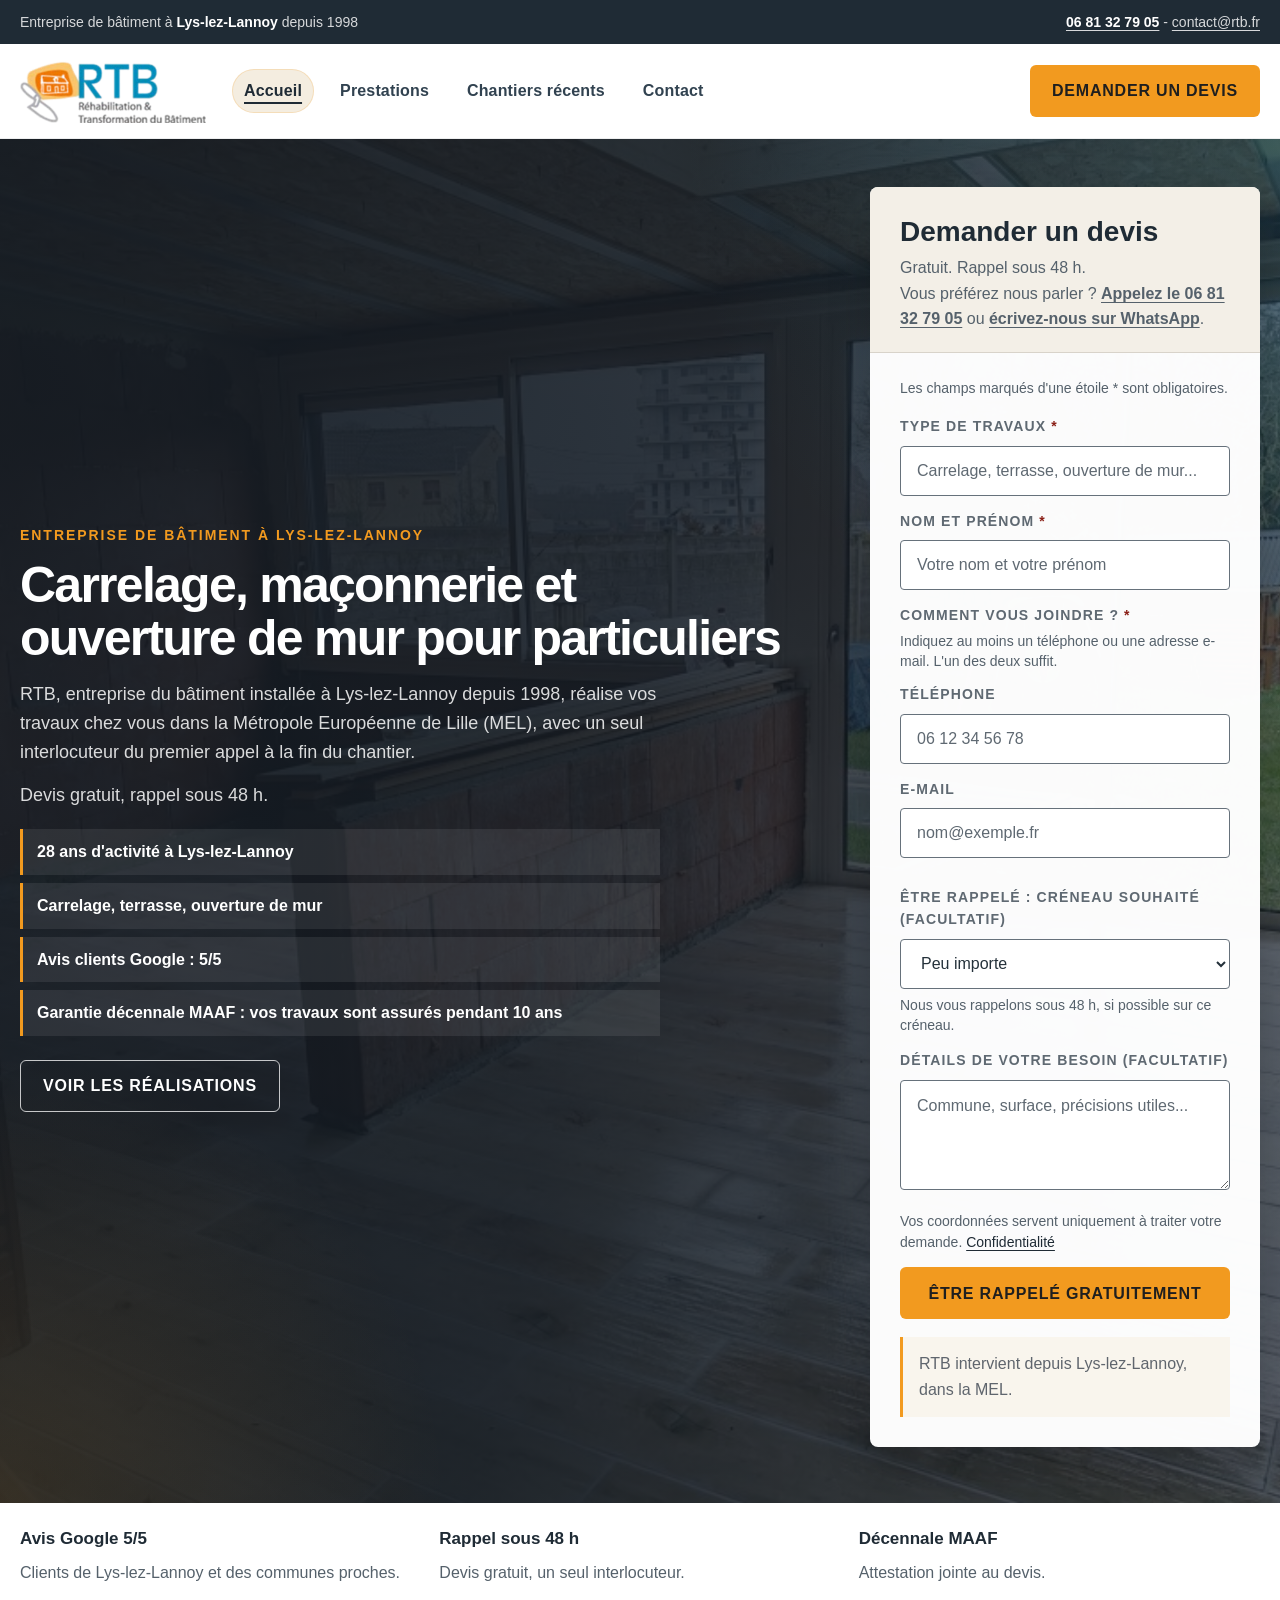
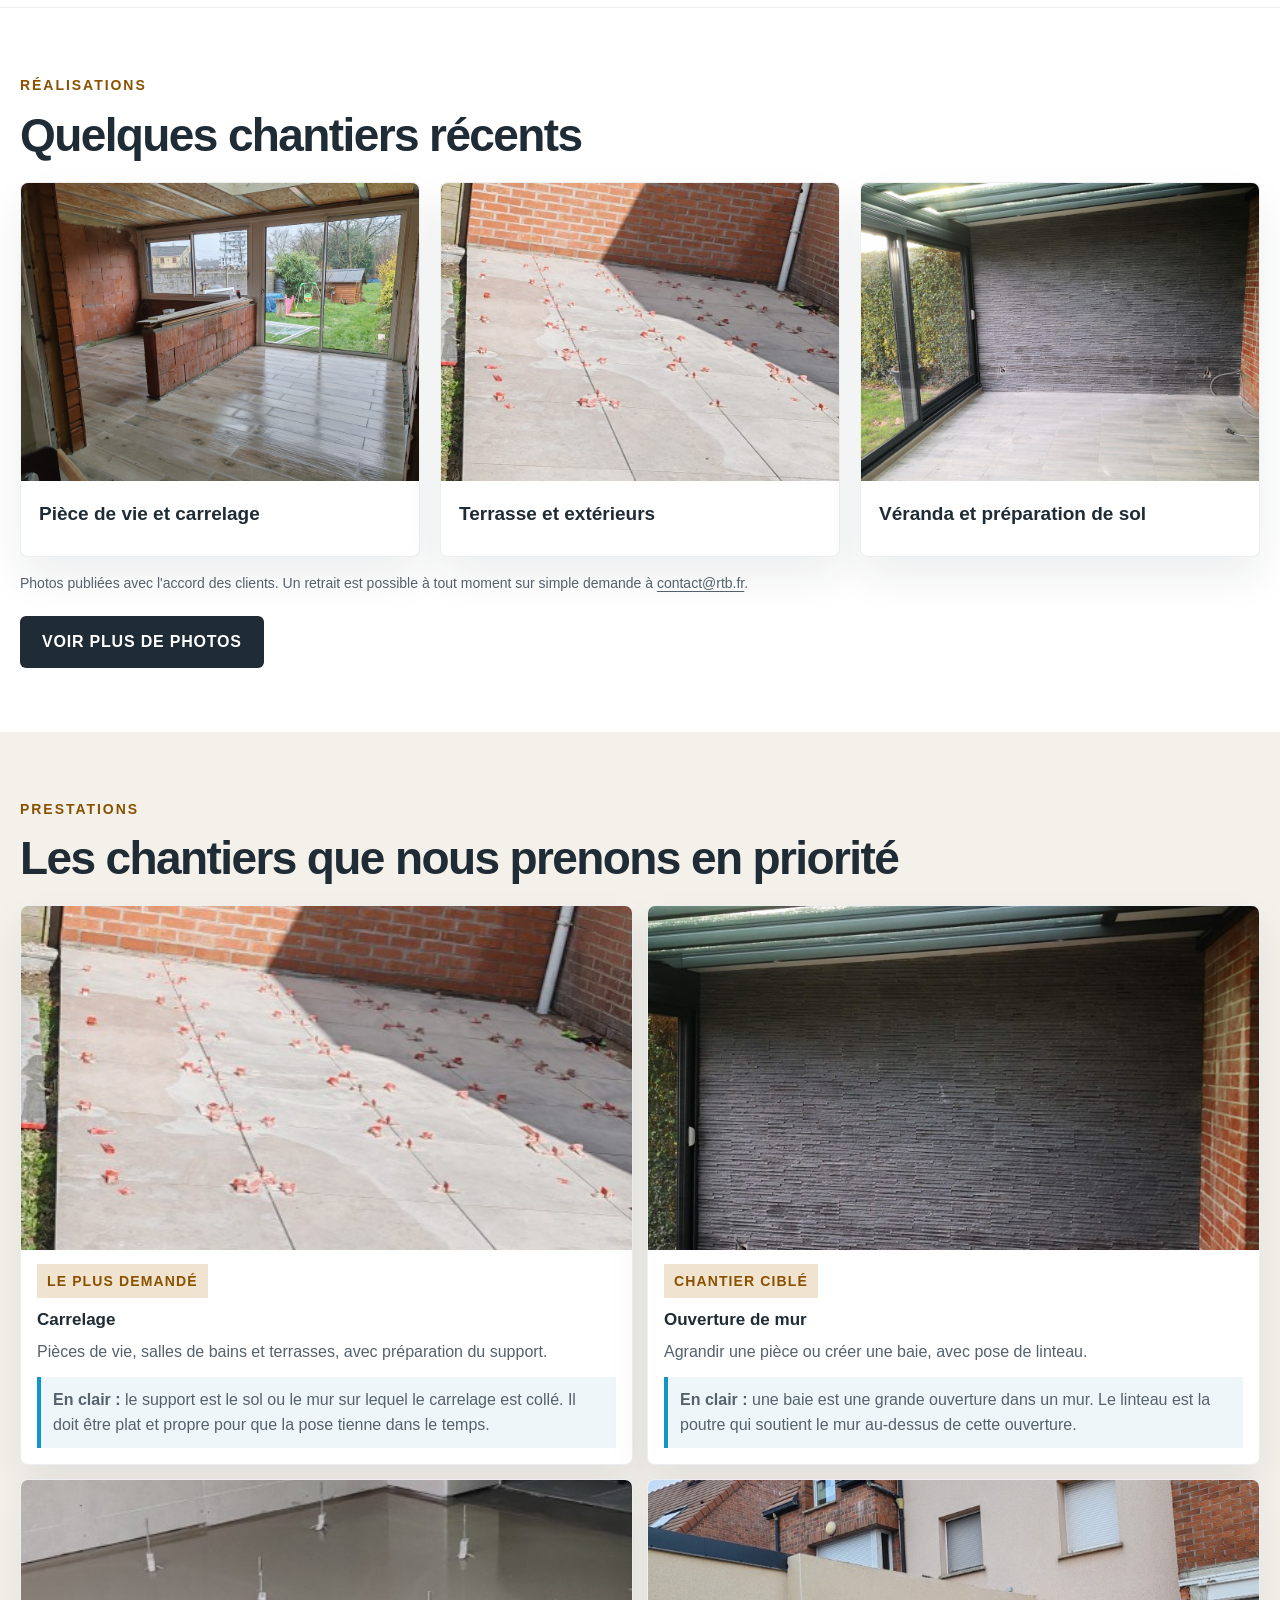
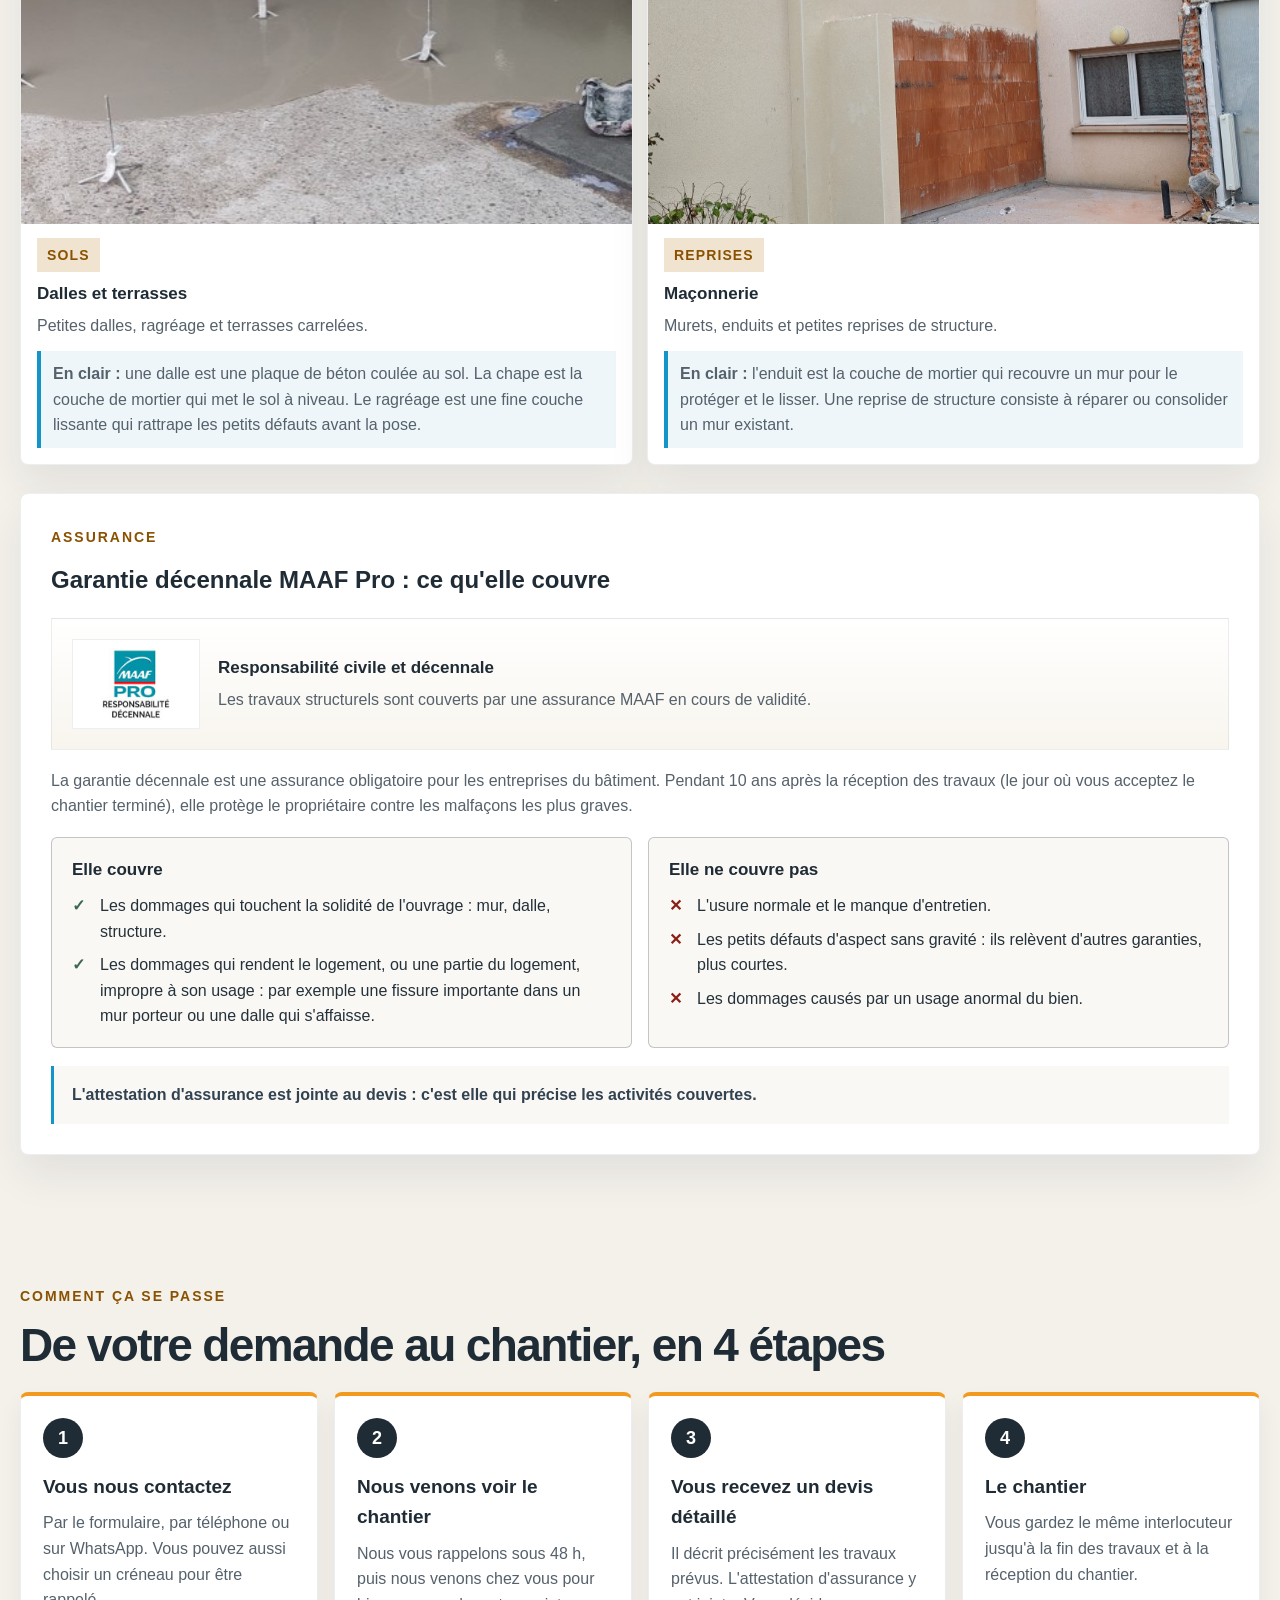
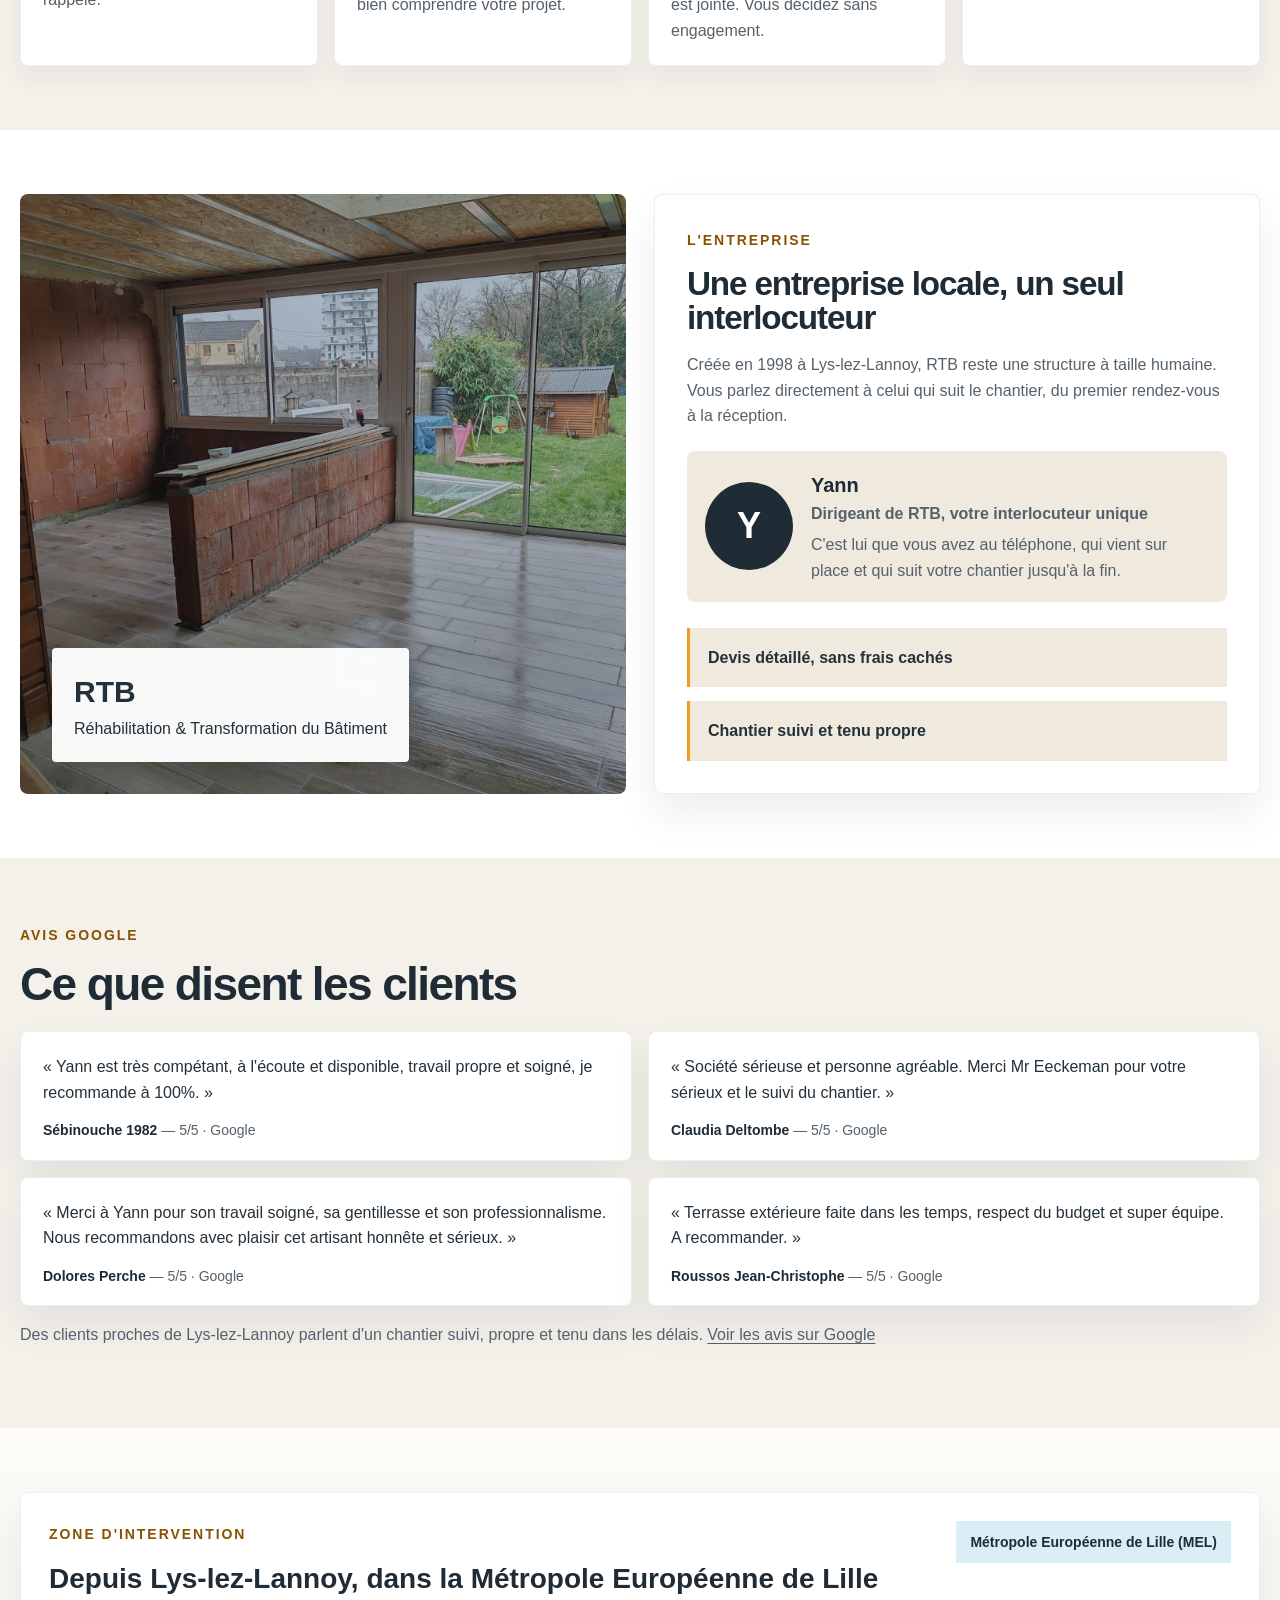
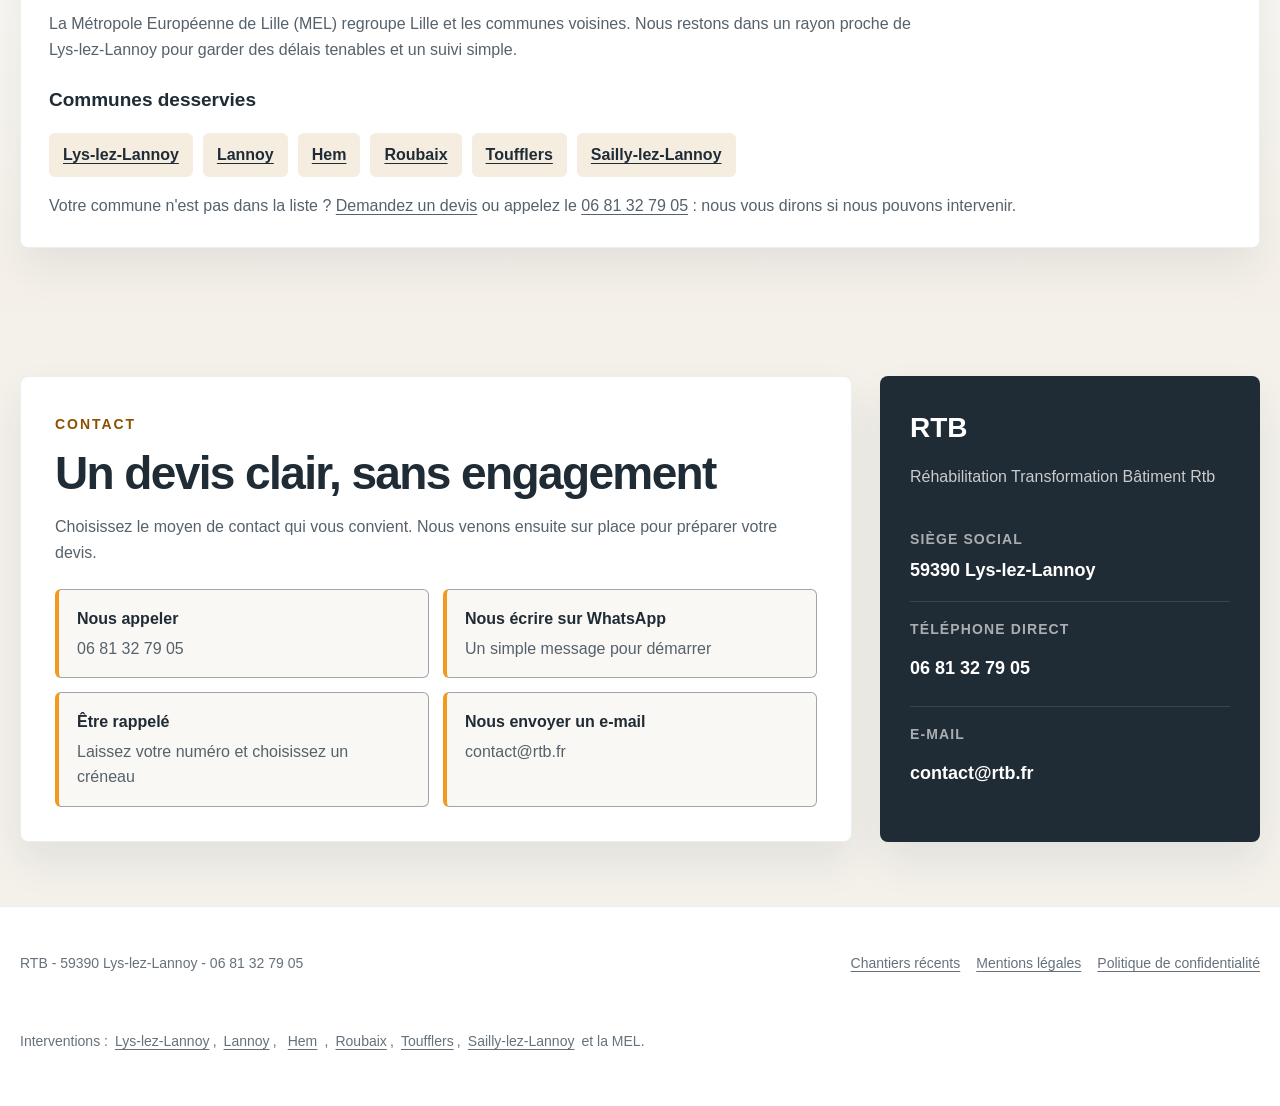
==== commit c28e81aa: "Form: e-mail ou telephone, erreurs en francais par champ, confirmation avec focus, creneau de rappel" ====
--- a/index.html
+++ b/index.html
@@ -79,6 +79,7 @@
 
     <script src="tracking.js" defer></script>
     <script src="site.js" defer></script>
+    <script src="quote-form.js" defer></script>
     <style>
         :root {
             --bg: #f4f1eb;
@@ -411,6 +412,76 @@
         .contact-form textarea::placeholder {
             color: #5f6972;
         }
+        .field select {
+            width: 100%;
+            min-height: 50px;
+            padding: 0 16px;
+            border: 1px solid var(--field-border);
+            border-radius: 4px;
+            background: #fff;
+            color: var(--text);
+        }
+        .field-group {
+            margin: 0 0 14px;
+            padding: 0;
+            border: 0;
+            min-width: 0;
+        }
+        .field-group legend {
+            padding: 0;
+            margin-bottom: 4px;
+            color: #5f6972;
+            font-size: 0.875rem;
+            font-weight: 800;
+            letter-spacing: 0.08em;
+            text-transform: uppercase;
+        }
+        .field-hint { margin: 6px 0 0; color: var(--muted); font-size: 0.875rem; line-height: 1.45; }
+        .field-group > .field-hint { margin: 0 0 12px; }
+        .form-required { margin: 0 0 16px; color: var(--muted); font-size: 0.875rem; }
+        .req { color: #8a1f16; font-weight: 800; }
+        .field-error {
+            margin: 6px 0 0;
+            color: #8a1f16;
+            font-size: 0.9375rem;
+            font-weight: 700;
+            line-height: 1.4;
+        }
+        .field-error::before { content: "\26A0\FE0E  Erreur : "; }
+        .field input[aria-invalid="true"],
+        .field textarea[aria-invalid="true"],
+        .field select[aria-invalid="true"] {
+            border: 2px solid #8a1f16;
+            background: #fff8f7;
+        }
+        .form-summary {
+            margin: 0 0 16px;
+            padding: 14px 16px;
+            border: 2px solid #8a1f16;
+            border-radius: 6px;
+            background: #fdecea;
+            color: #5c140e;
+            font-size: 1rem;
+        }
+        .form-summary strong { display: block; margin-bottom: 6px; }
+        .form-summary ul { margin: 0; padding-left: 1.25rem; }
+        .form-summary a { color: #5c140e; font-weight: 700; text-decoration: underline; }
+        .form-success {
+            padding: 30px;
+            background: #e8f6ee;
+            border-top: 4px solid #1d5a38;
+            color: #14402a;
+        }
+        .form-success[hidden] { display: none; }
+        .form-success h3 { margin: 0 0 10px; font-size: 1.5rem; line-height: 1.2; }
+        .form-success h3::before { content: "\2713  "; }
+        .form-success p { margin: 0 0 12px; font-size: 1.0625rem; }
+        .form-success a { text-decoration: underline; font-weight: 700; }
+        .hero-form-body[hidden] { display: none; }
+        .form-alert[tabindex="-1"]:focus { outline-offset: 2px; }
+        .form-alert.is-error::before { content: "Erreur : "; }
+        .form-alert.is-success::before { content: "Envoyé : "; }
+        .btn[aria-disabled="true"] { opacity: 0.75; cursor: progress; }
         .form-consent {
             margin: 6px 0 14px;
             color: var(--muted);
@@ -1427,13 +1498,13 @@
                     </div>
                 </div>
 
-                <form class="hero-form" id="devis" action="contact-process.php" method="POST" aria-labelledby="devis-titre">
+                <form class="hero-form" id="devis" action="contact-process.php" method="POST" aria-labelledby="devis-titre" novalidate data-quote-form>
                     <!-- Champ Honeypot anti-spam -->
                     <div style="display:none;" aria-hidden="true">
                         <input type="text" name="website_url" tabindex="-1" autocomplete="off">
                     </div>
                     <input type="hidden" name="origine" value="hero">
-                    <div class="form-alert" data-form-alert></div>
+                    <div class="form-alert" data-form-alert tabindex="-1"></div>
 
                     <div class="hero-form-head">
                         <h2 id="devis-titre" tabindex="-1" data-devis-title>Demander un devis</h2>
@@ -1444,25 +1515,61 @@
                             ou <a href="https://wa.me/33681327905?text=Bonjour%2C%20je%20souhaite%20un%20devis%20pour%20des%20travaux." rel="noopener">écrivez-nous sur WhatsApp</a>.
                         </p>
                     </div>
-                    <div class="hero-form-body">
+
+                    <!-- Confirmation d'envoi : affichée par quote-form.js, le focus lui est donné. -->
+                    <div class="form-success" tabindex="-1" data-form-success hidden>
+                        <h3>Merci, votre demande est bien envoyée</h3>
+                        <p data-form-success-detail>Nous vous rappelons sous 48 h.</p>
+                        <p>Une question en attendant ? Appelez le <a href="tel:0681327905">06 81 32 79 05</a>.</p>
+                        <button class="btn btn-dark" type="button" data-form-again>Faire une autre demande</button>
+                    </div>
+
+                    <div class="hero-form-body" data-form-body>
+                        <!-- Résumé des erreurs : le focus lui est donné quand le formulaire est incorrect. -->
+                        <div class="form-summary" role="alert" tabindex="-1" data-form-summary hidden></div>
+                        <p class="form-required">Les champs marqués d'une étoile <span aria-hidden="true">*</span> sont obligatoires.</p>
+
                         <div class="field">
-                            <label for="hero-project">Type de travaux</label>
-                            <input id="hero-project" name="projet" type="text" placeholder="Carrelage, terrasse, ouverture..." required data-devis-first>
+                            <label for="hero-project">Type de travaux <span class="req" aria-hidden="true">*</span></label>
+                            <input id="hero-project" name="projet" type="text" placeholder="Carrelage, terrasse, ouverture de mur..." required autocomplete="off" aria-describedby="hero-project-error" data-devis-first>
+                            <p class="field-error" id="hero-project-error" data-error-for="hero-project" hidden></p>
                         </div>
+
                         <div class="field">
-                            <label for="hero-name">Nom &amp; Prénom</label>
-                            <input id="hero-name" name="nom" type="text" placeholder="Votre nom" required autocomplete="name">
+                            <label for="hero-name">Nom et prénom <span class="req" aria-hidden="true">*</span></label>
+                            <input id="hero-name" name="nom" type="text" placeholder="Votre nom et votre prénom" required autocomplete="name" autocapitalize="words" aria-describedby="hero-name-error">
+                            <p class="field-error" id="hero-name-error" data-error-for="hero-name" hidden></p>
                         </div>
+
+                        <fieldset class="field-group">
+                            <legend>Comment vous joindre ? <span class="req" aria-hidden="true">*</span></legend>
+                            <p class="field-hint" id="contact-hint">Indiquez au moins un téléphone ou une adresse e-mail. L'un des deux suffit.</p>
+                            <div class="field">
+                                <label for="hero-phone">Téléphone</label>
+                                <input id="hero-phone" name="telephone" type="tel" inputmode="tel" placeholder="06 12 34 56 78" autocomplete="tel" aria-describedby="contact-hint hero-phone-error">
+                                <p class="field-error" id="hero-phone-error" data-error-for="hero-phone" hidden></p>
+                            </div>
+                            <div class="field">
+                                <label for="hero-email">E-mail</label>
+                                <input id="hero-email" name="email" type="email" inputmode="email" placeholder="nom@exemple.fr" autocomplete="email" autocapitalize="none" spellcheck="false" aria-describedby="contact-hint hero-email-error">
+                                <p class="field-error" id="hero-email-error" data-error-for="hero-email" hidden></p>
+                            </div>
+                        </fieldset>
+
                         <div class="field">
-                            <label for="hero-phone">Téléphone</label>
-                            <input id="hero-phone" name="telephone" type="tel" placeholder="06 00 00 00 00" required autocomplete="tel">
+                            <label for="hero-slot">Être rappelé : créneau souhaité (facultatif)</label>
+                            <select id="hero-slot" name="creneau" autocomplete="off" aria-describedby="hero-slot-hint">
+                                <option value="">Peu importe</option>
+                                <option value="Le matin">Le matin</option>
+                                <option value="Le midi">Le midi</option>
+                                <option value="L'après-midi">L'après-midi</option>
+                                <option value="En fin de journée">En fin de journée</option>
+                            </select>
+                            <p class="field-hint" id="hero-slot-hint">Nous vous rappelons sous 48 h, si possible sur ce créneau.</p>
                         </div>
+
                         <div class="field">
-                            <label for="hero-email">E-mail</label>
-                            <input id="hero-email" name="email" type="email" placeholder="nom@exemple.fr" required autocomplete="email">
-                        </div>
-                        <div class="field">
-                            <label for="hero-message">Détails de votre besoin</label>
+                            <label for="hero-message">Détails de votre besoin (facultatif)</label>
                             <textarea id="hero-message" name="message" placeholder="Commune, surface, précisions utiles..."></textarea>
                         </div>
 
@@ -1471,7 +1578,8 @@
                             Vos coordonnées servent uniquement à traiter votre demande. <a href="politique-confidentialite.html">Confidentialité</a>
                         </p>
 
-                        <button class="btn btn-primary" type="submit" style="width: 100%;">Être rappelé gratuitement</button>
+                        <button class="btn btn-primary" type="submit" style="width: 100%;" data-form-submit>Être rappelé gratuitement</button>
+                        <p class="sr-only" role="status" aria-live="polite" data-form-live></p>
                         <div class="hero-note">
                             RTB intervient depuis Lys-lez-Lannoy, dans la MEL.
                         </div>
@@ -1927,8 +2035,8 @@
         const formStatus = new URLSearchParams(window.location.search).get("status");
         const formToast = document.querySelector("[data-form-toast]");
         const formMessages = {
-            success: "Votre demande a bien été envoyée. Nous vous rappelons sous 48 h.",
-            error: "Merci de vérifier votre nom, votre téléphone et votre e-mail, puis de renvoyer le formulaire.",
+            success: "Merci, votre demande est bien envoyée. Nous vous rappelons sous 48 h.",
+            error: "Le formulaire est incomplet : indiquez votre nom, et au moins un téléphone ou une adresse e-mail valide, puis renvoyez-le.",
             server_error: "L'envoi n'a pas abouti. Appelez-nous au 06 81 32 79 05 ou réessayez dans quelques instants."
         };
 
@@ -1947,11 +2055,13 @@
             if (alertBox) {
                 alertBox.textContent = message;
                 alertBox.classList.add("is-visible", isError ? "is-error" : "is-success");
+                alertBox.setAttribute("role", isError ? "alert" : "status");
             }
 
             if (target) {
                 window.setTimeout(() => {
                     target.scrollIntoView({ behavior: window.matchMedia("(prefers-reduced-motion: reduce)").matches ? "auto" : "smooth", block: "start" });
+                    if (alertBox) alertBox.focus({ preventScroll: true });
                 }, 80);
             }
 
--- a/ux.css
+++ b/ux.css
@@ -179,3 +179,16 @@
     body.has-mobile-bar .footer { padding-bottom: 2rem; }
     body.has-mobile-bar .scroll-top { bottom: 1rem; }
 }
+
+/* Formulaire : les messages restent visibles sous l'en-tete collant lors du deplacement du focus. */
+.form-success,
+.form-summary,
+.form-alert {
+    scroll-margin-top: 7rem;
+    scroll-margin-bottom: 6rem;
+}
+
+select,
+select option {
+    font-size: 1rem;
+}
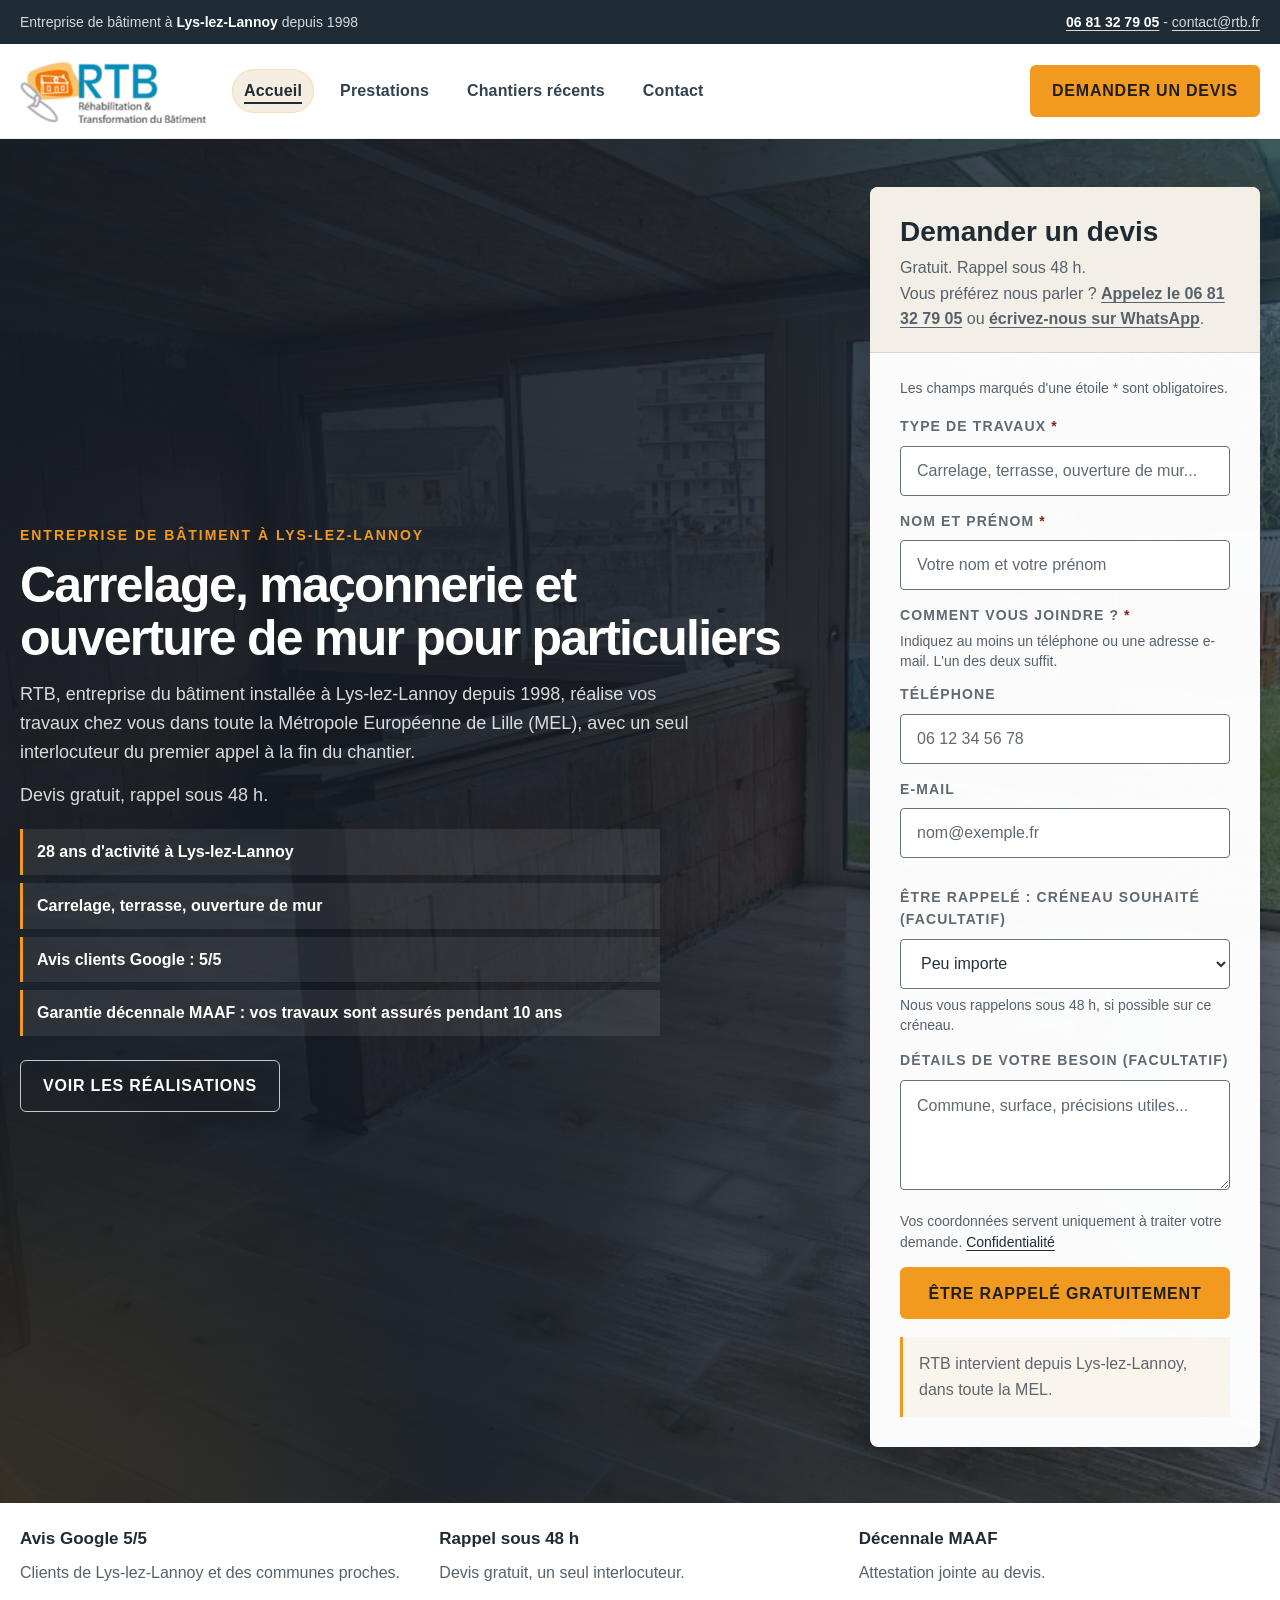
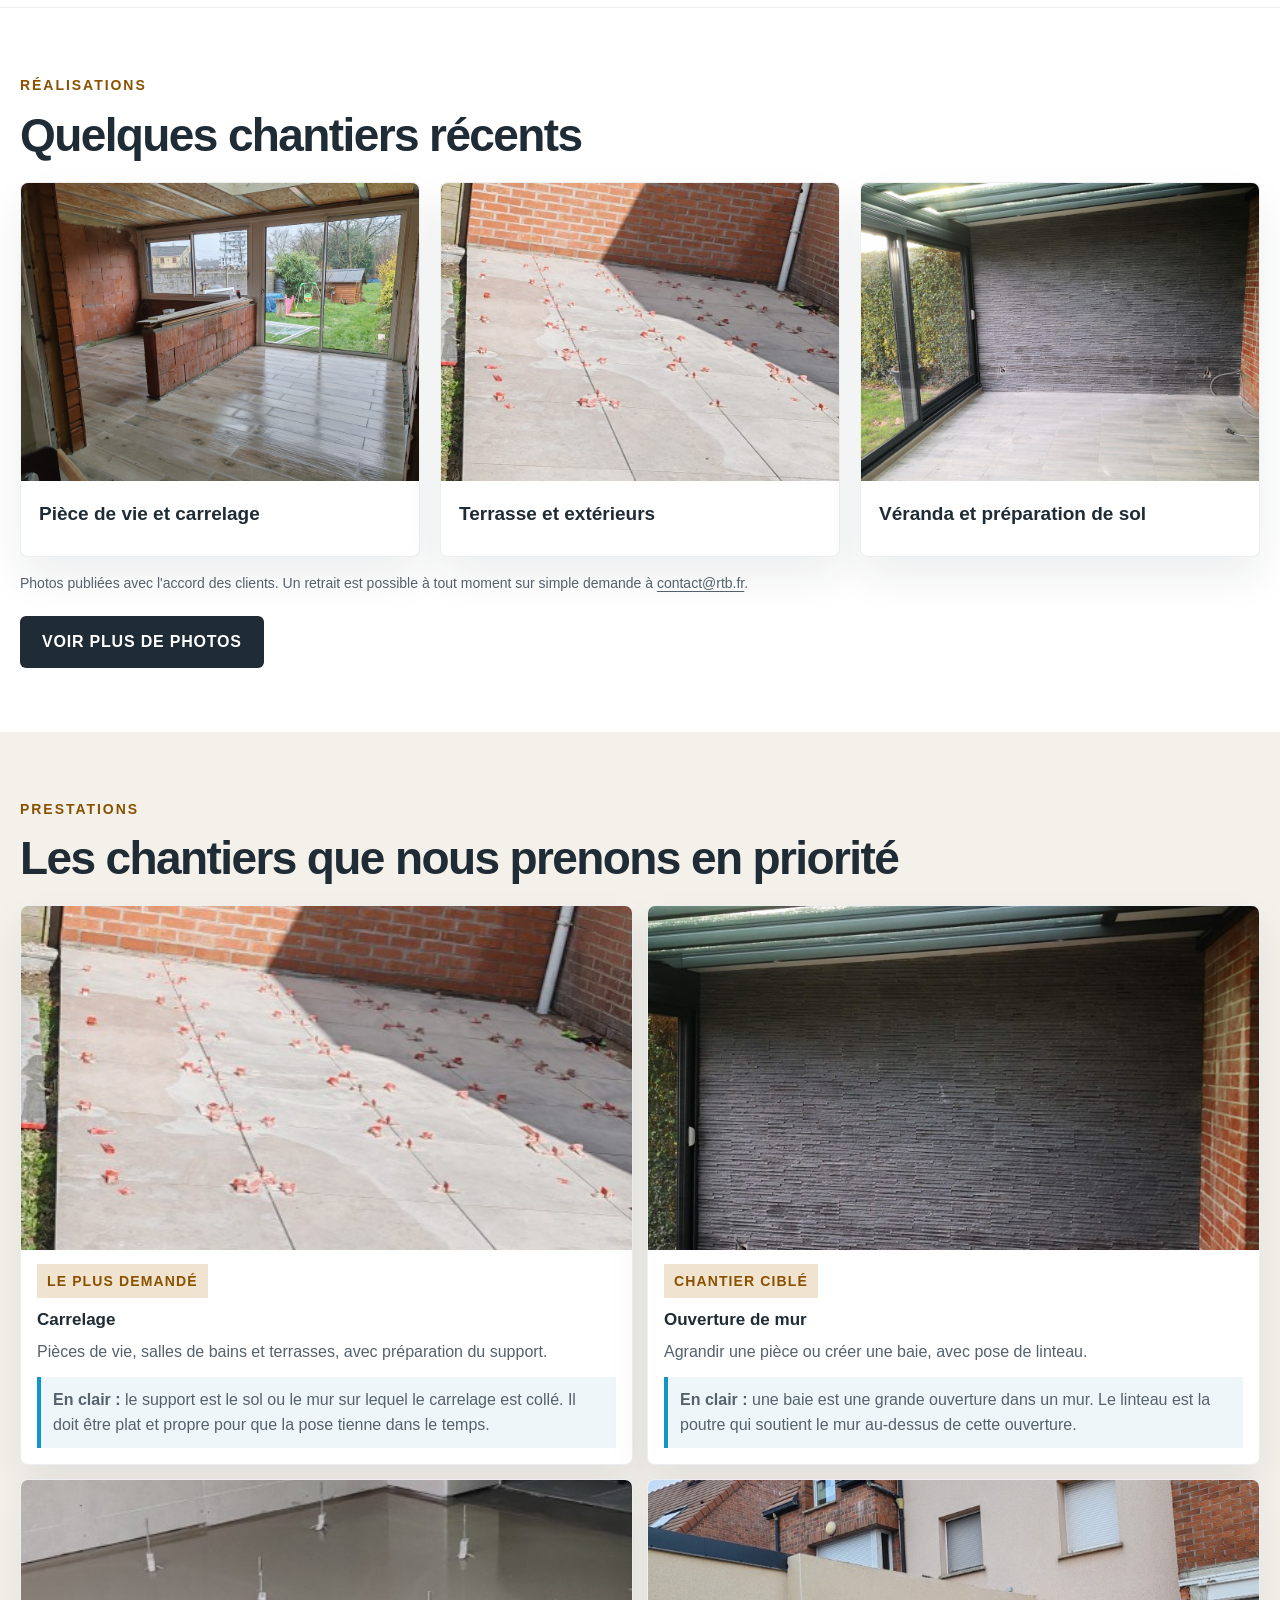
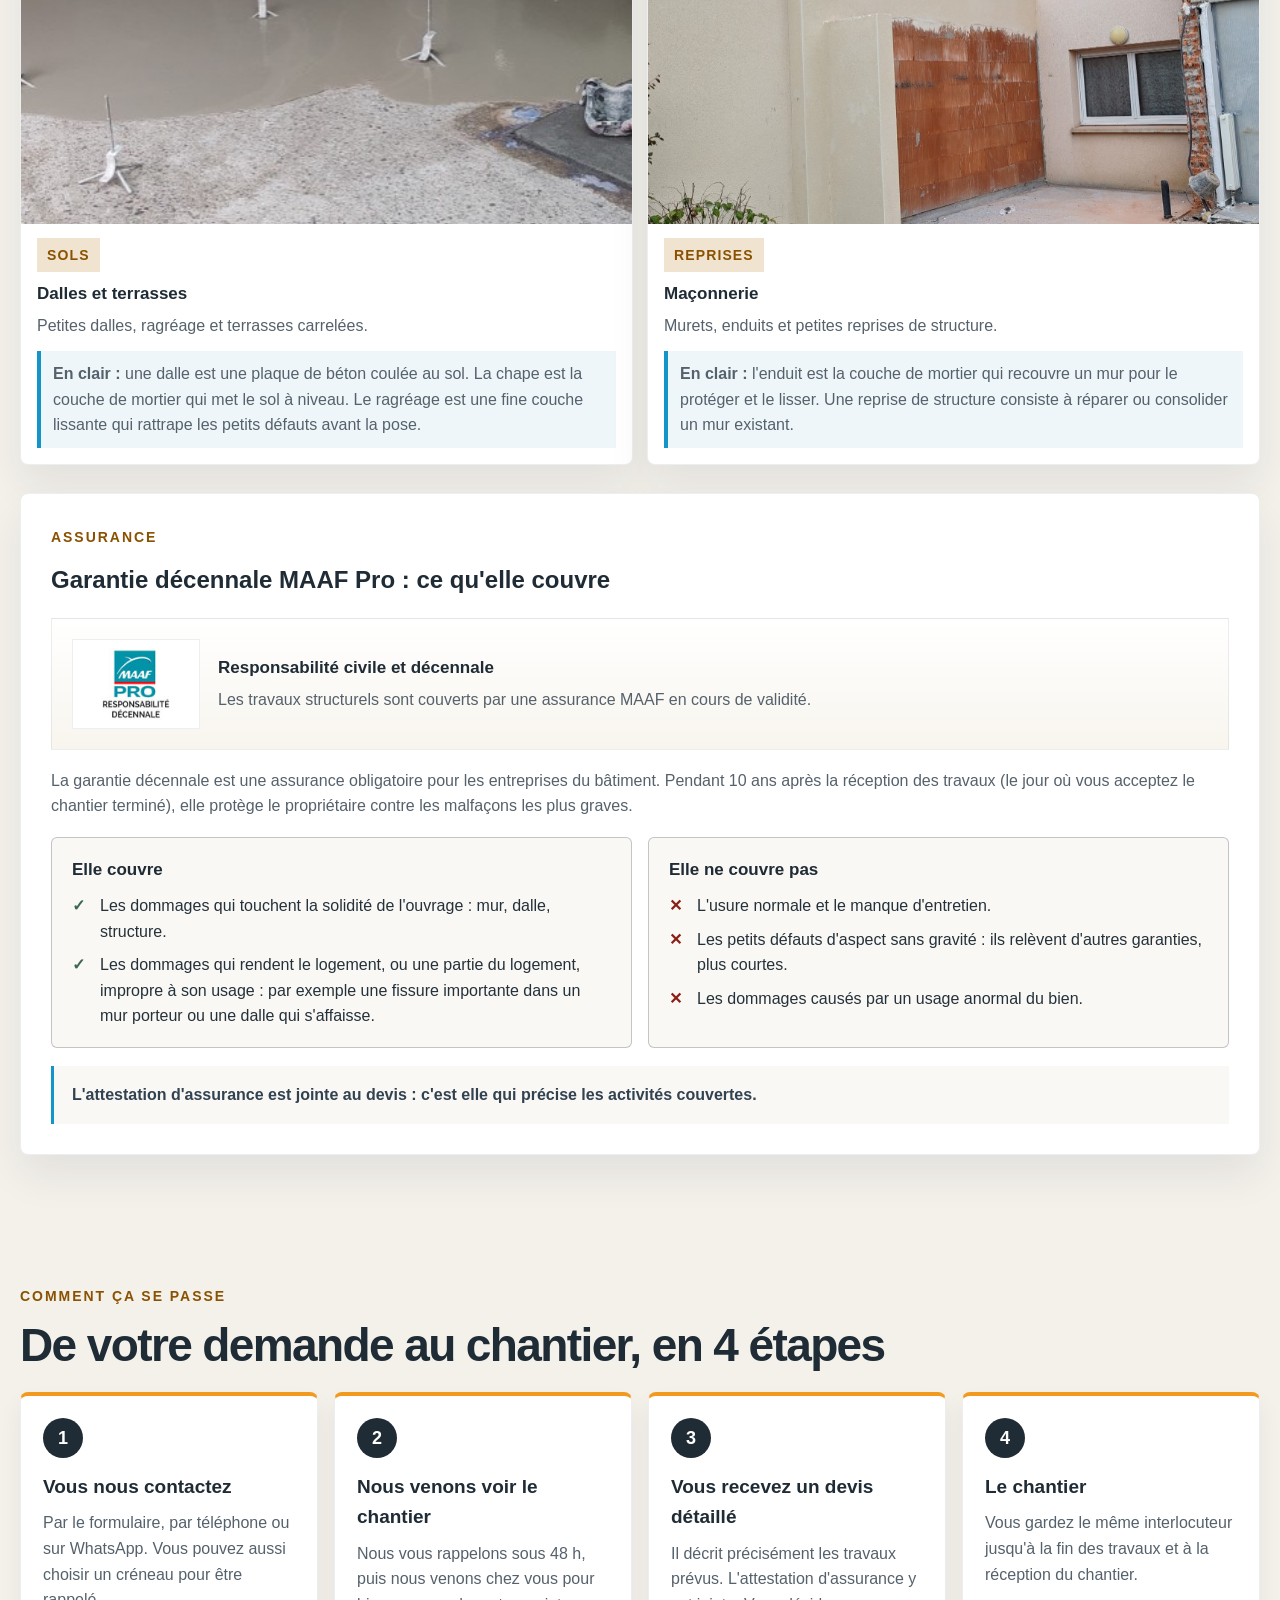
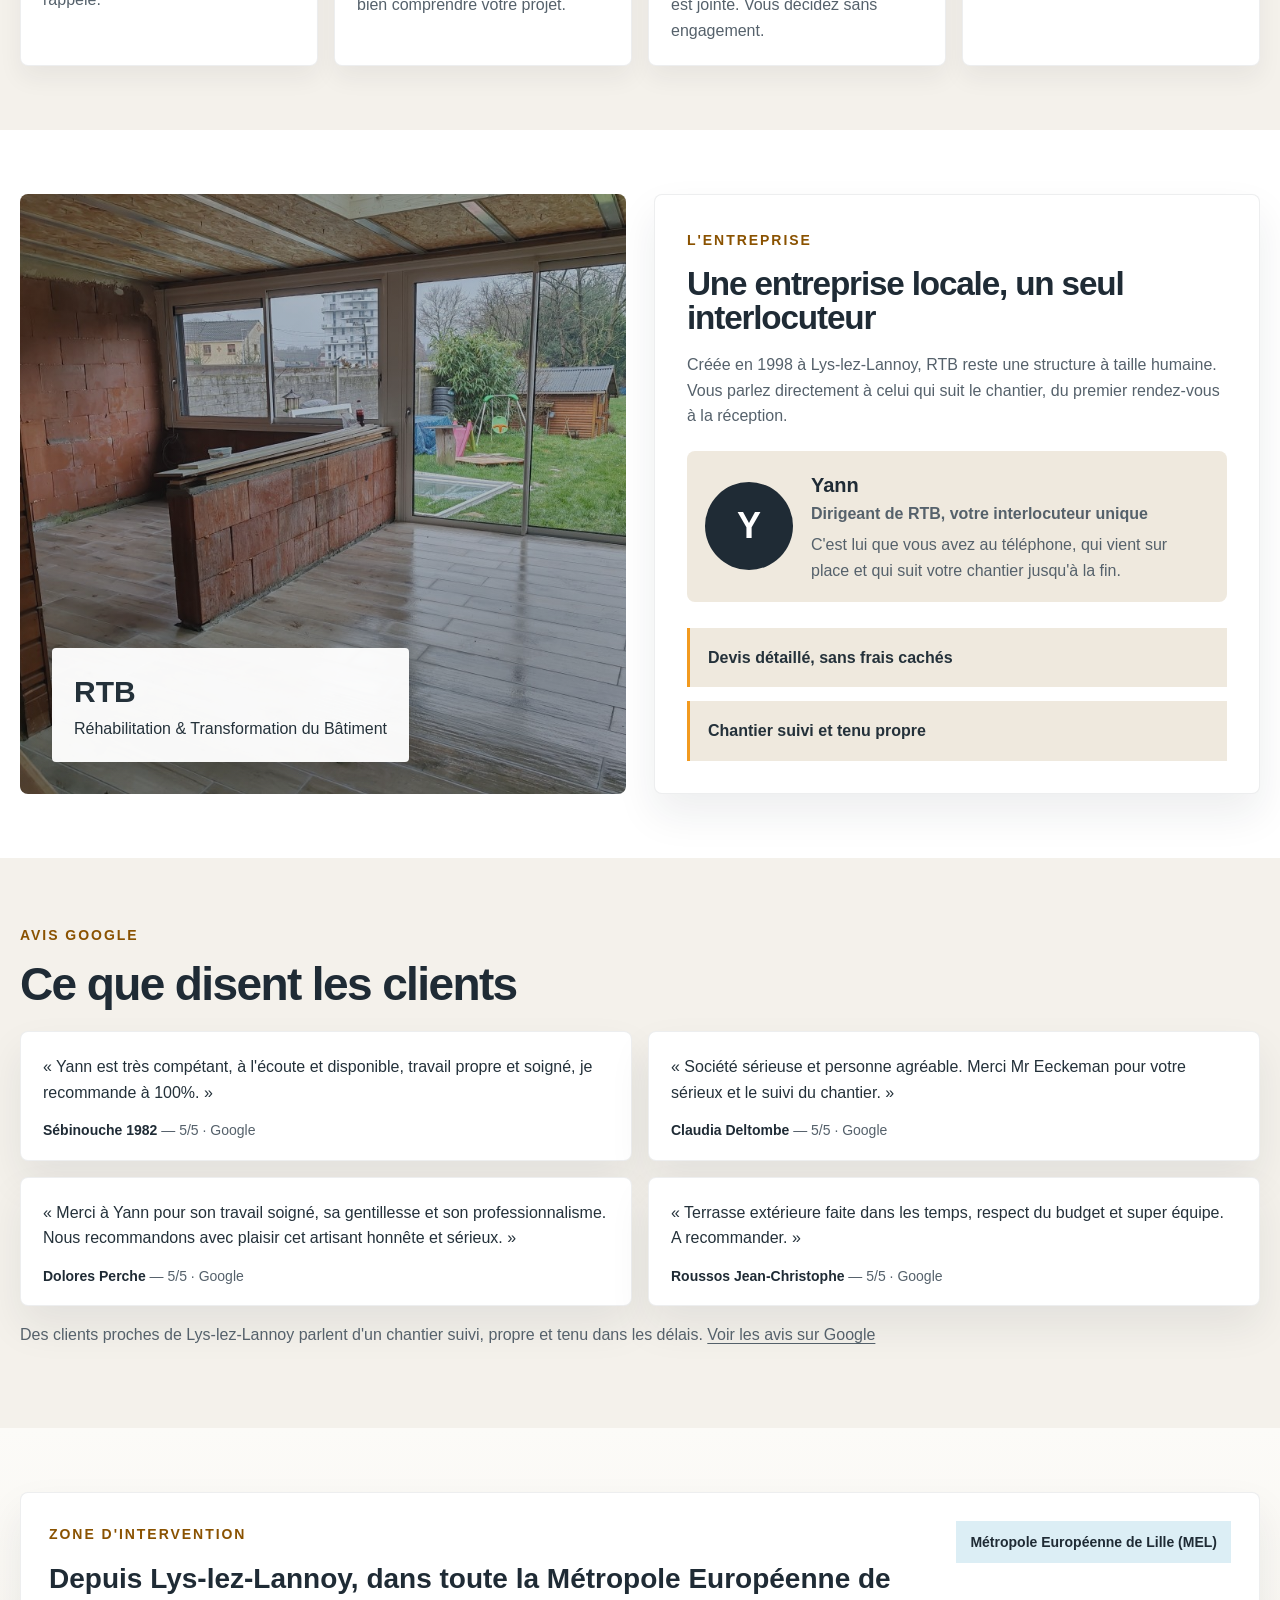
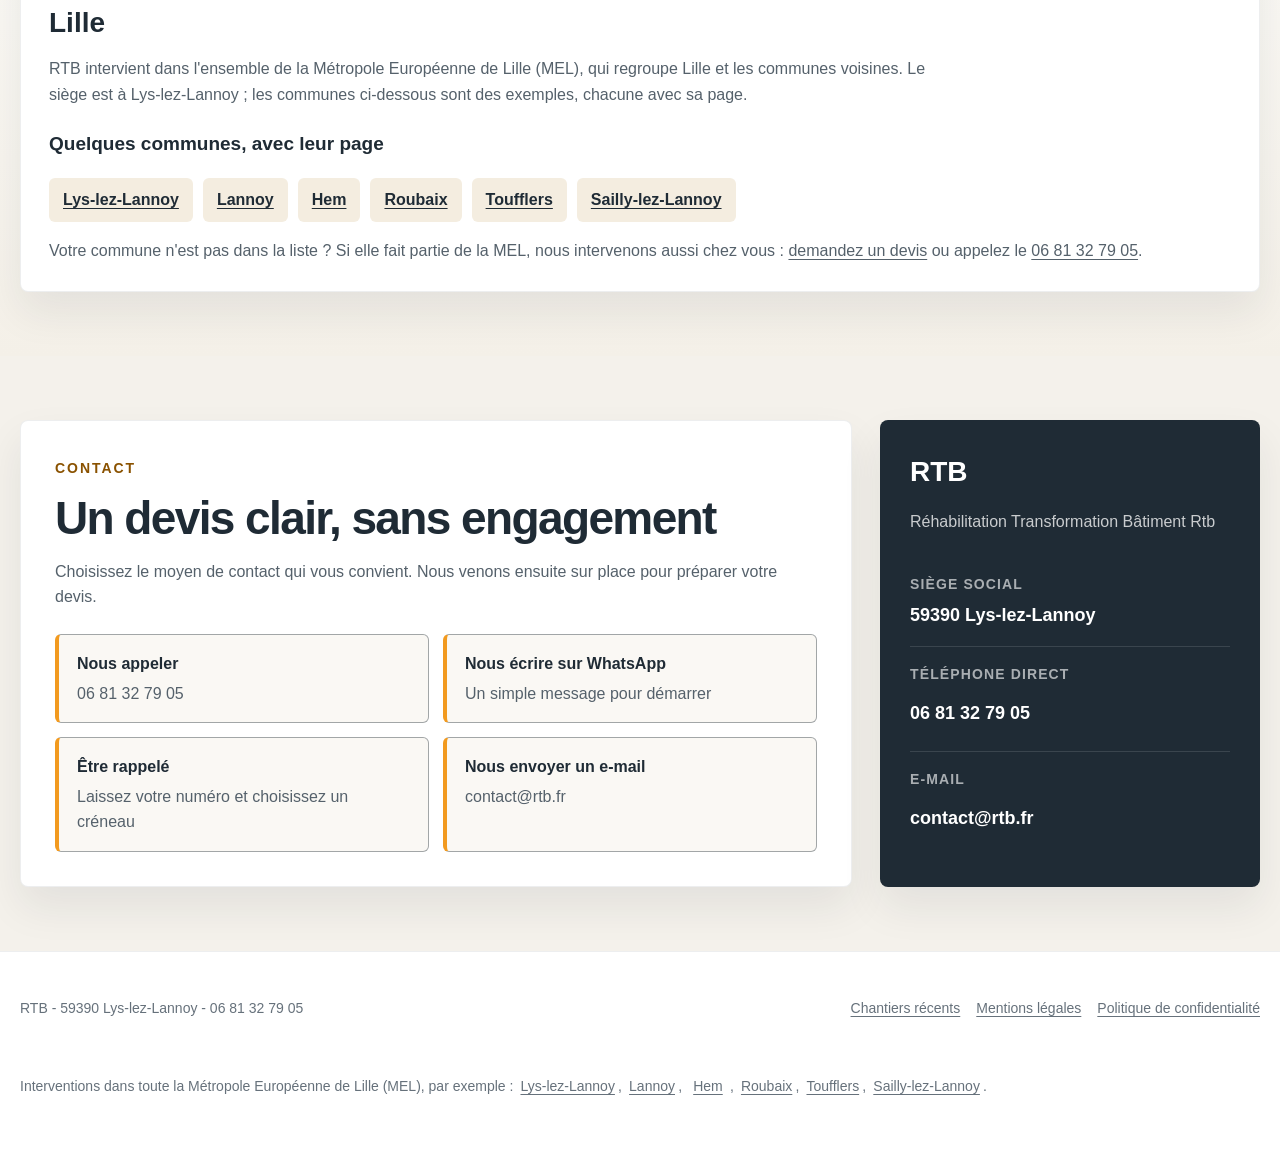
==== commit 2798c466: "Service area: state that RTB works across the whole MEL, keep listed communes as local-page examples" ====
--- a/index.html
+++ b/index.html
@@ -6,7 +6,7 @@
     <title>Carrelage et maçonnerie pour particuliers à Lys-lez-Lannoy | RTB</title>
     <meta
         name="description"
-        content="RTB, entreprise du bâtiment à Lys-lez-Lannoy depuis 1998. Carrelage, terrasse, ouverture de mur et maçonnerie pour particuliers, dans la Métropole Européenne de Lille (MEL). Devis gratuit, rappel sous 48 h."
+        content="RTB, entreprise du bâtiment à Lys-lez-Lannoy depuis 1998. Carrelage, terrasse, ouverture de mur et maçonnerie pour particuliers, dans toute la Métropole Européenne de Lille (MEL). Devis gratuit, rappel sous 48 h."
     >
     <link rel="canonical" href="https://rtb.fr/">
     <link rel="icon" href="favicon.ico" sizes="any">
@@ -53,7 +53,8 @@
         { "@type": "City", "name": "Hem" },
         { "@type": "City", "name": "Roubaix" },
         { "@type": "City", "name": "Toufflers" },
-        { "@type": "City", "name": "Sailly-lez-Lannoy" }
+        { "@type": "City", "name": "Sailly-lez-Lannoy" },
+        { "@type": "AdministrativeArea", "name": "Métropole Européenne de Lille" }
       ],
       "foundingDate": "1998-10-20",
       "priceRange": "€€",
@@ -1482,7 +1483,7 @@
                     <span class="eyebrow">Entreprise de bâtiment à Lys-lez-Lannoy</span>
                     <h1>Carrelage, maçonnerie et ouverture de mur pour particuliers</h1>
                     <p>
-                        RTB, entreprise du bâtiment installée à Lys-lez-Lannoy depuis 1998, réalise vos travaux chez vous dans la Métropole Européenne de Lille (MEL), avec un seul interlocuteur du premier appel à la fin du chantier.
+                        RTB, entreprise du bâtiment installée à Lys-lez-Lannoy depuis 1998, réalise vos travaux chez vous dans toute la Métropole Européenne de Lille (MEL), avec un seul interlocuteur du premier appel à la fin du chantier.
                     </p>
                     <p>Devis gratuit, rappel sous 48 h.</p>
 
@@ -1581,7 +1582,7 @@
                         <button class="btn btn-primary" type="submit" style="width: 100%;" data-form-submit>Être rappelé gratuitement</button>
                         <p class="sr-only" role="status" aria-live="polite" data-form-live></p>
                         <div class="hero-note">
-                            RTB intervient depuis Lys-lez-Lannoy, dans la MEL.
+                            RTB intervient depuis Lys-lez-Lannoy, dans toute la MEL.
                         </div>
                     </div>
                 </form>
@@ -1849,13 +1850,13 @@
                     <div class="territory-map-head">
                         <div>
                             <span class="eyebrow">Zone d'intervention</span>
-                            <h2 class="zone-heading">Depuis Lys-lez-Lannoy, dans la Métropole Européenne de Lille</h2>
-                            <p>La Métropole Européenne de Lille (MEL) regroupe Lille et les communes voisines. Nous restons dans un rayon proche de Lys-lez-Lannoy pour garder des délais tenables et un suivi simple.</p>
+                            <h2 class="zone-heading">Depuis Lys-lez-Lannoy, dans toute la Métropole Européenne de Lille</h2>
+                            <p>RTB intervient dans l'ensemble de la Métropole Européenne de Lille (MEL), qui regroupe Lille et les communes voisines. Le siège est à Lys-lez-Lannoy ; les communes ci-dessous sont des exemples, chacune avec sa page.</p>
                         </div>
                         <div class="territory-badge">Métropole Européenne de Lille (MEL)</div>
                     </div>
-                    <h3 class="zone-title" id="communes-titre">Communes desservies</h3>
-                    <!-- TODO (client) : compléter cette liste avec toutes les communes où RTB accepte réellement d'intervenir (une ligne <li> par commune). -->
+                    <h3 class="zone-title" id="communes-titre">Quelques communes, avec leur page</h3>
+                    <!-- Zone confirmée par le client : toute la MEL. Cette liste ne sert que d'exemples et de pages locales ; ajouter une ligne <li> chaque fois qu'une nouvelle page de commune est créée. -->
                     <ul class="zone-links" aria-labelledby="communes-titre">
                         <li><a href="lys-lez-lannoy.html">Lys-lez-Lannoy</a></li>
                         <li><a href="lannoy.html">Lannoy</a></li>
@@ -1864,7 +1865,7 @@
                         <li><a href="toufflers.html">Toufflers</a></li>
                         <li><a href="sailly-lez-lannoy.html">Sailly-lez-Lannoy</a></li>
                     </ul>
-                    <p class="zone-help">Votre commune n'est pas dans la liste ? <a href="#devis">Demandez un devis</a> ou appelez le <a href="tel:0681327905">06 81 32 79 05</a> : nous vous dirons si nous pouvons intervenir.</p>
+                    <p class="zone-help">Votre commune n'est pas dans la liste ? Si elle fait partie de la MEL, nous intervenons aussi chez vous : <a href="#devis">demandez un devis</a> ou appelez le <a href="tel:0681327905">06 81 32 79 05</a>.</p>
                 </article>
             </div>
         </section>
@@ -1884,7 +1885,7 @@
                                 <span class="channel-detail">06 81 32 79 05</span>
                             </a>
                         </li>
-                        <!-- TODO (client) : confirmer que le 06 81 32 79 05 est bien utilisable sur WhatsApp ; sinon supprimer cet élément de liste. -->
+                        <!-- Note : le 06 81 32 79 05 est un numéro mobile normal, probablement aussi joignable sur WhatsApp (à confirmer par le client). Si ce n'est pas le cas, retirer cet élément et le lien WhatsApp du formulaire (#devis). -->
                         <li>
                             <a class="channel" href="https://wa.me/33681327905?text=Bonjour%2C%20je%20souhaite%20un%20devis%20pour%20des%20travaux." rel="noopener">
                                 <span class="channel-name">Nous écrire sur WhatsApp</span>
@@ -1937,14 +1938,13 @@
                 <a href="politique-confidentialite.html">Politique de confidentialité</a>
             </div>
             <div class="footer-zones">
-                Interventions :
+                Interventions dans toute la Métropole Européenne de Lille (MEL), par exemple :
                 <a href="lys-lez-lannoy.html">Lys-lez-Lannoy</a>,
                 <a href="lannoy.html">Lannoy</a>,
                 <a href="hem.html">Hem</a>,
                 <a href="roubaix.html">Roubaix</a>,
                 <a href="toufflers.html">Toufflers</a>,
-                <a href="sailly-lez-lannoy.html">Sailly-lez-Lannoy</a>
-                et la MEL.
+                <a href="sailly-lez-lannoy.html">Sailly-lez-Lannoy</a>.
             </div>
         </div>
     </footer>
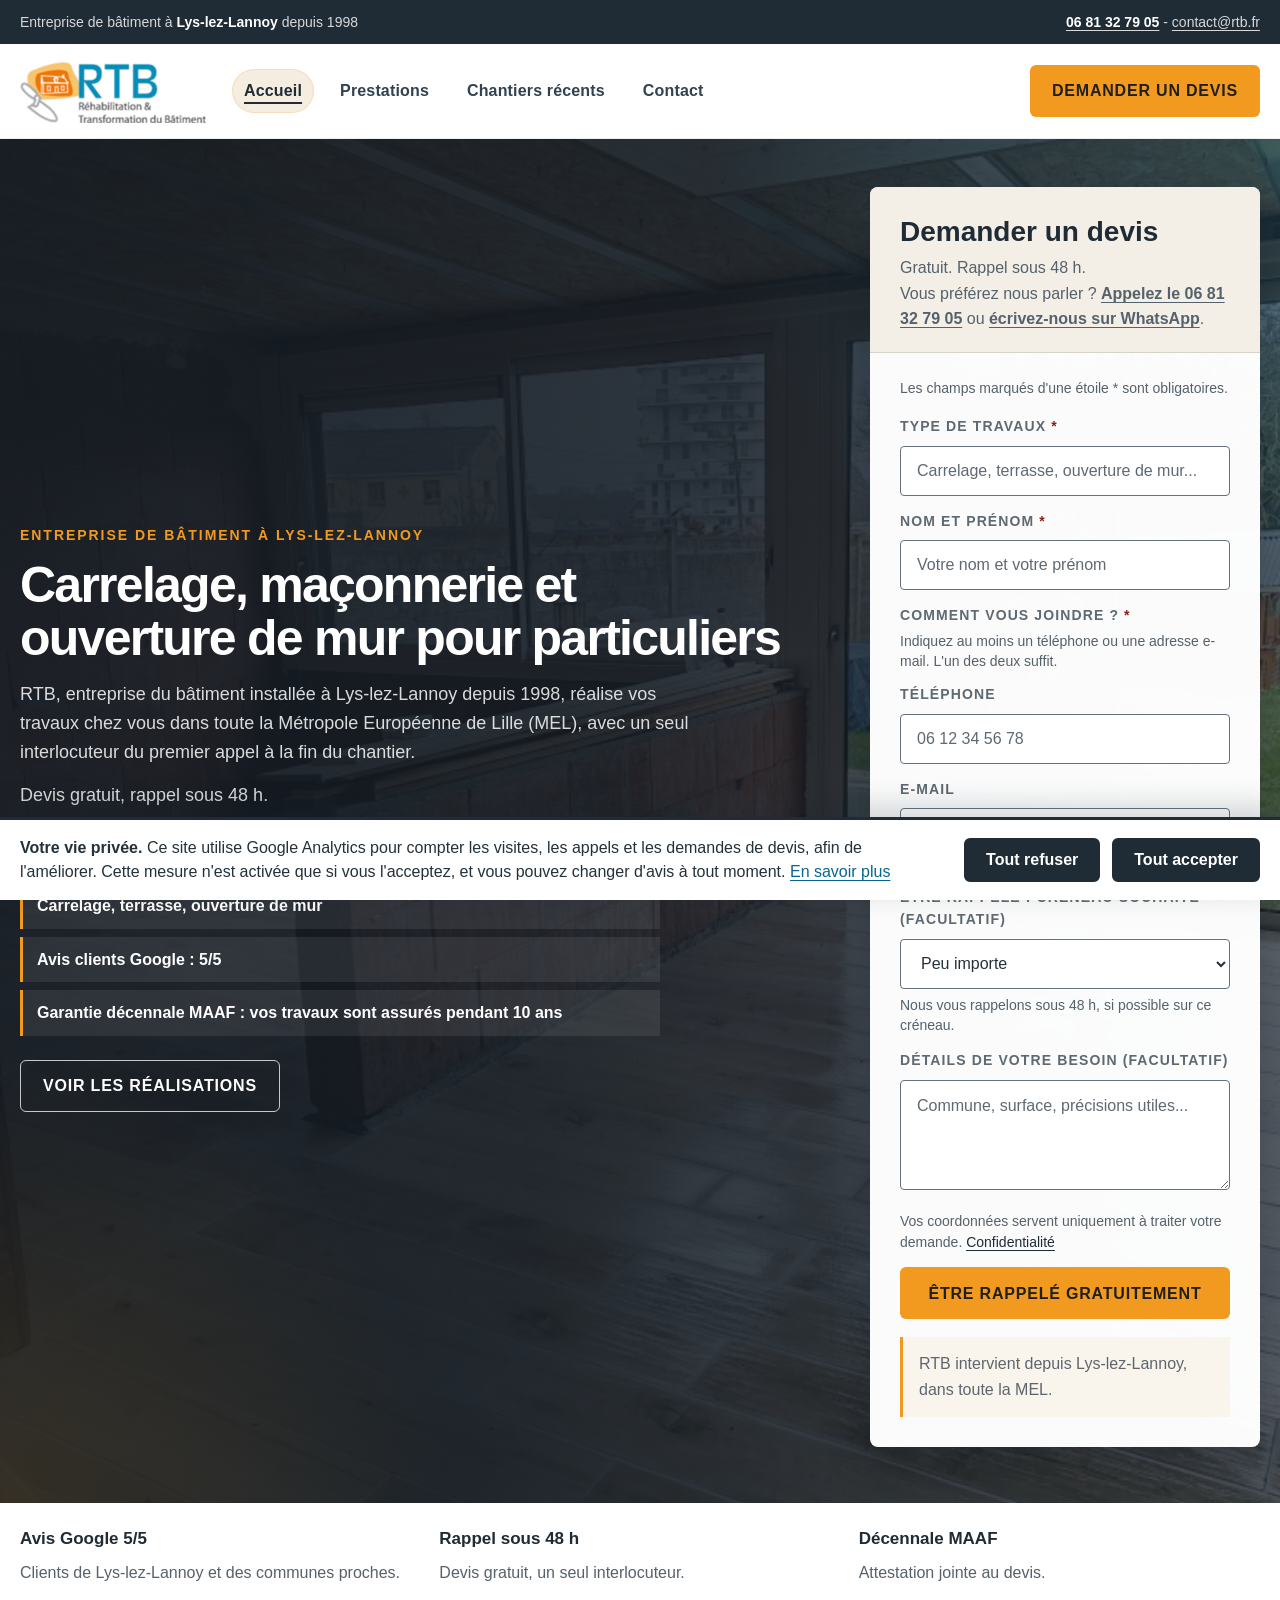
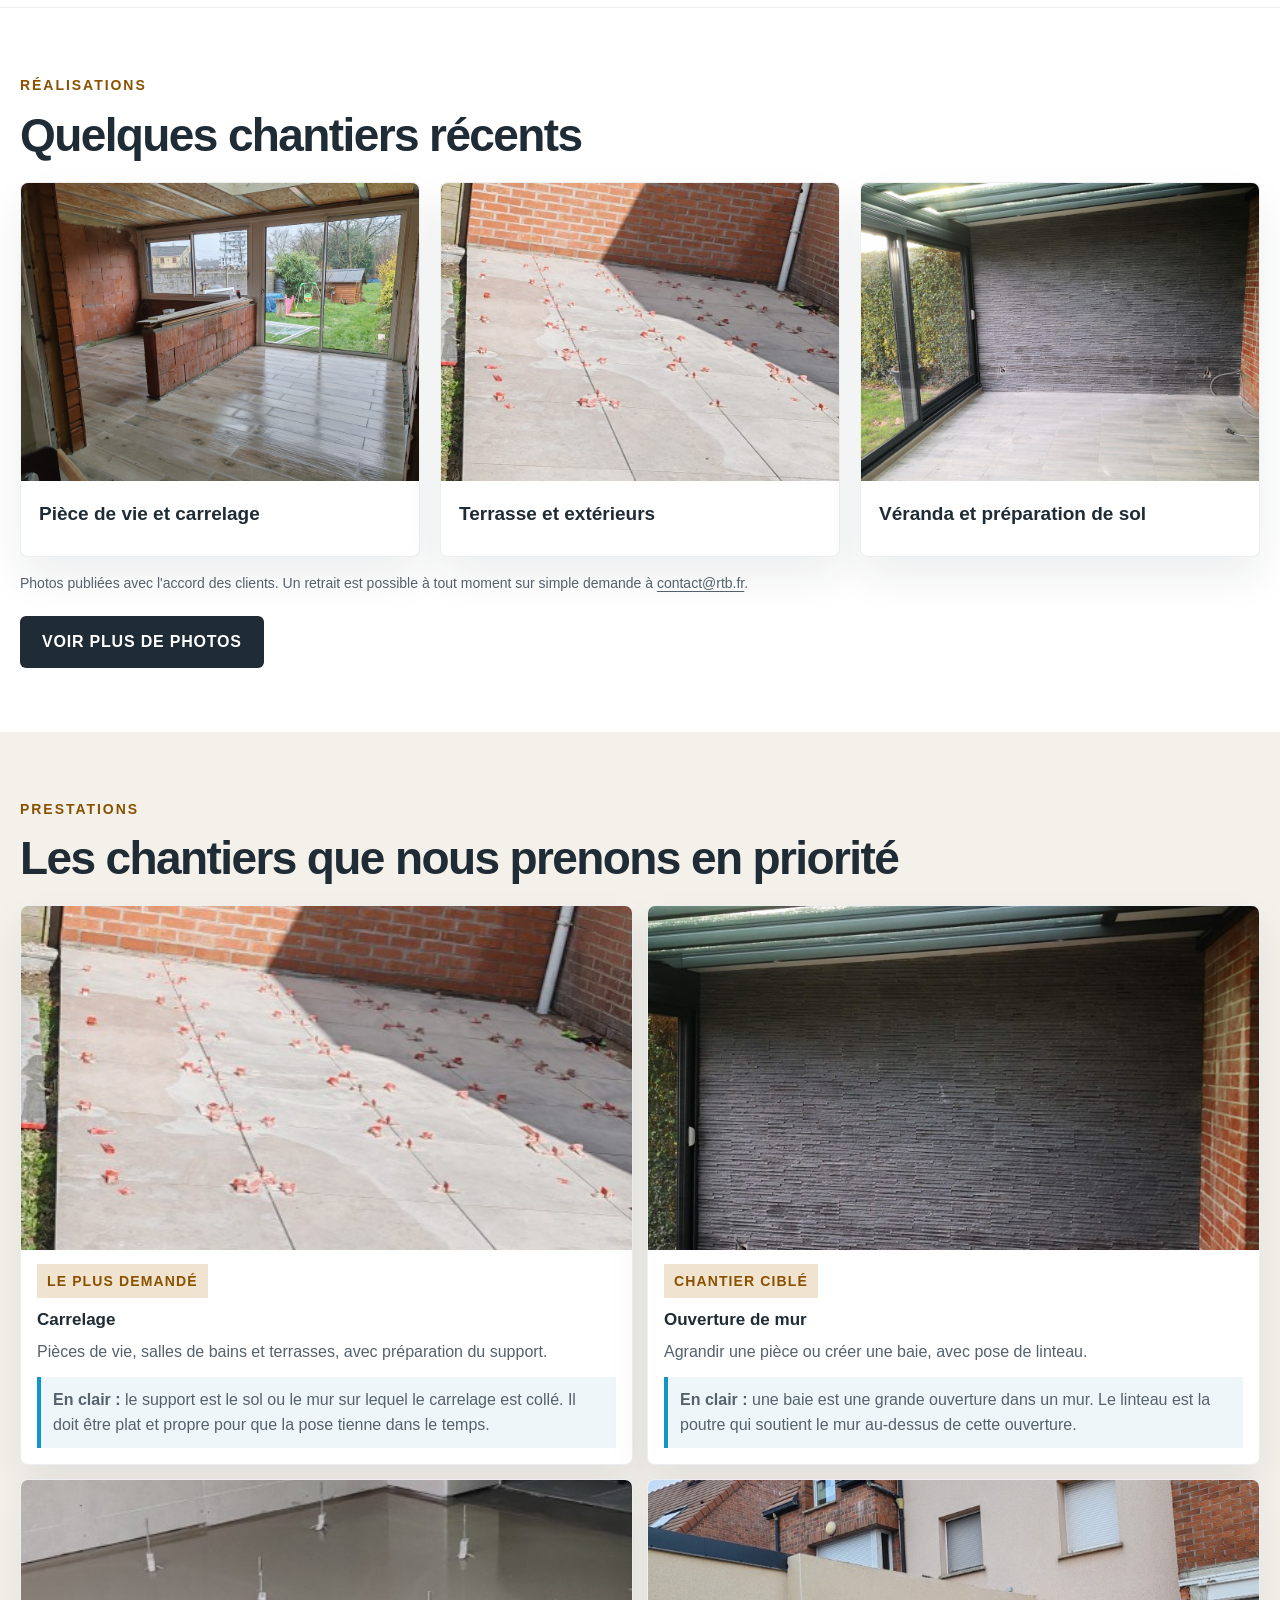
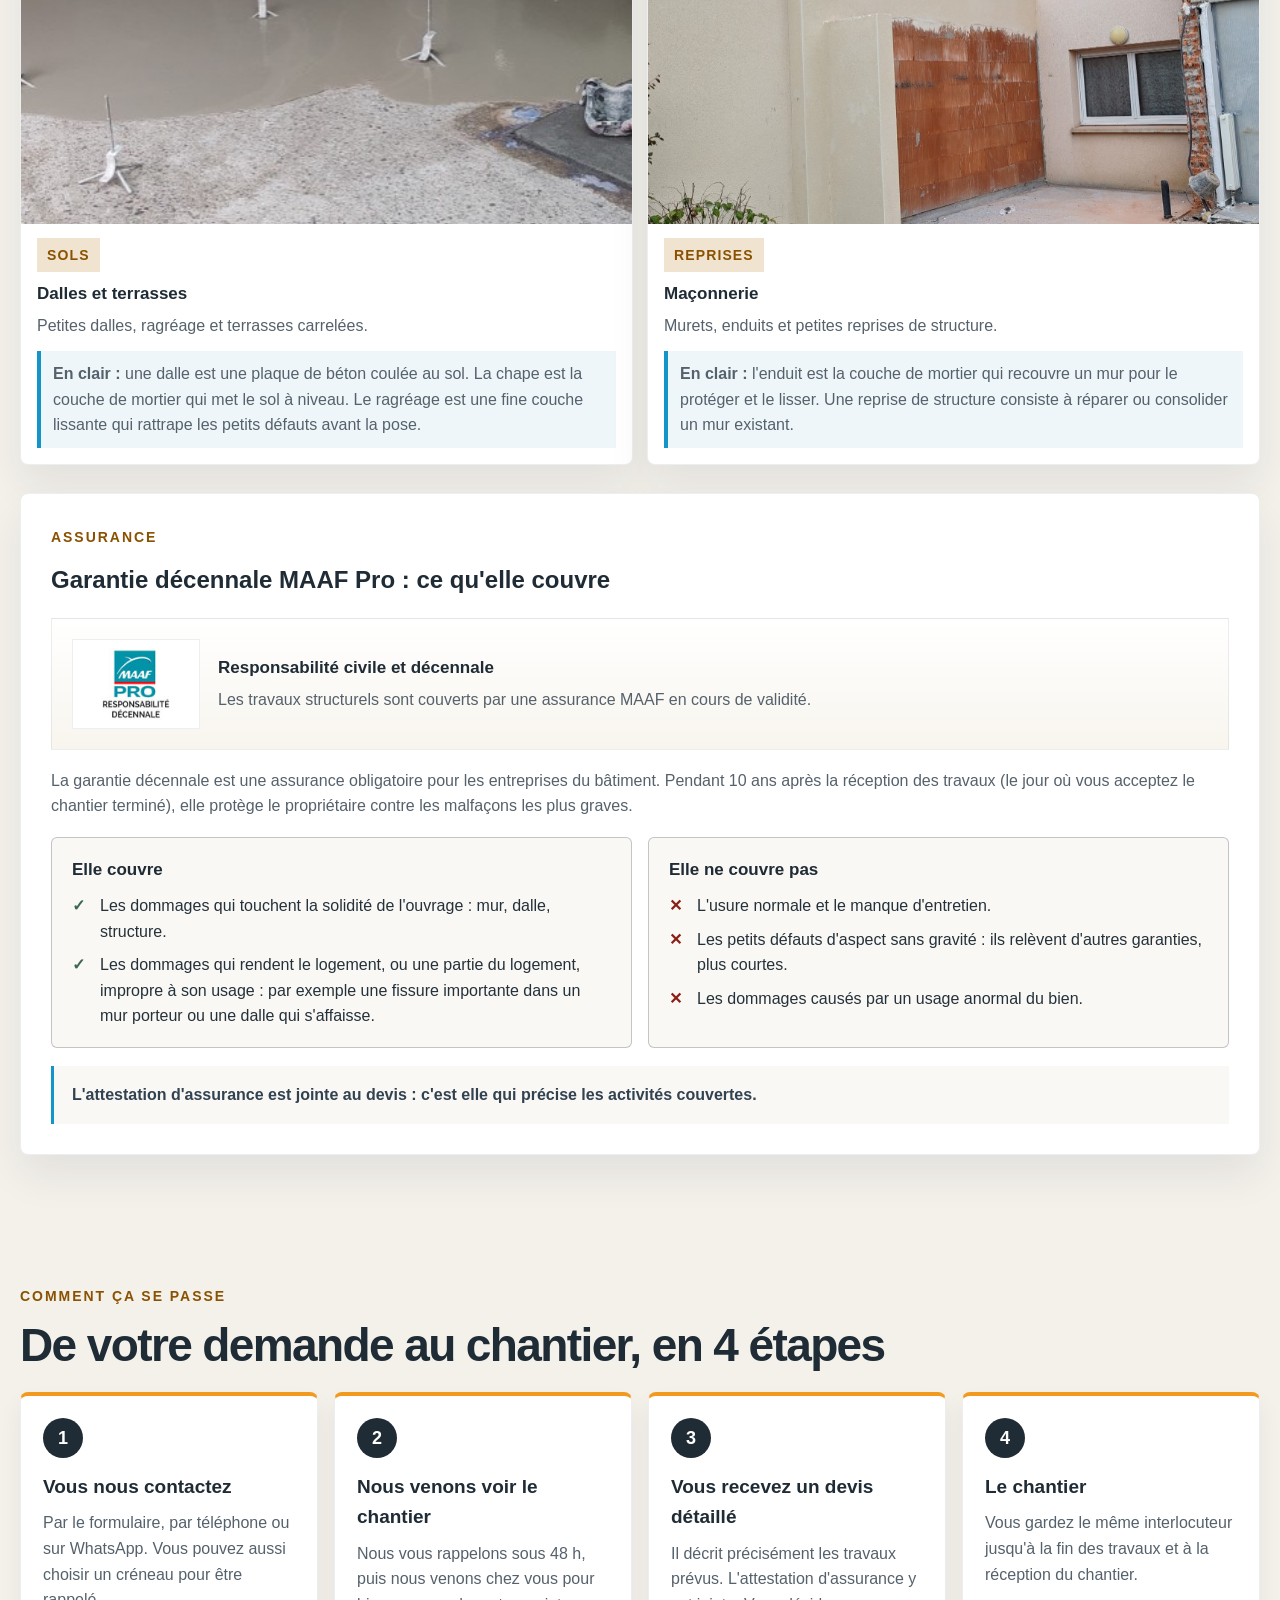
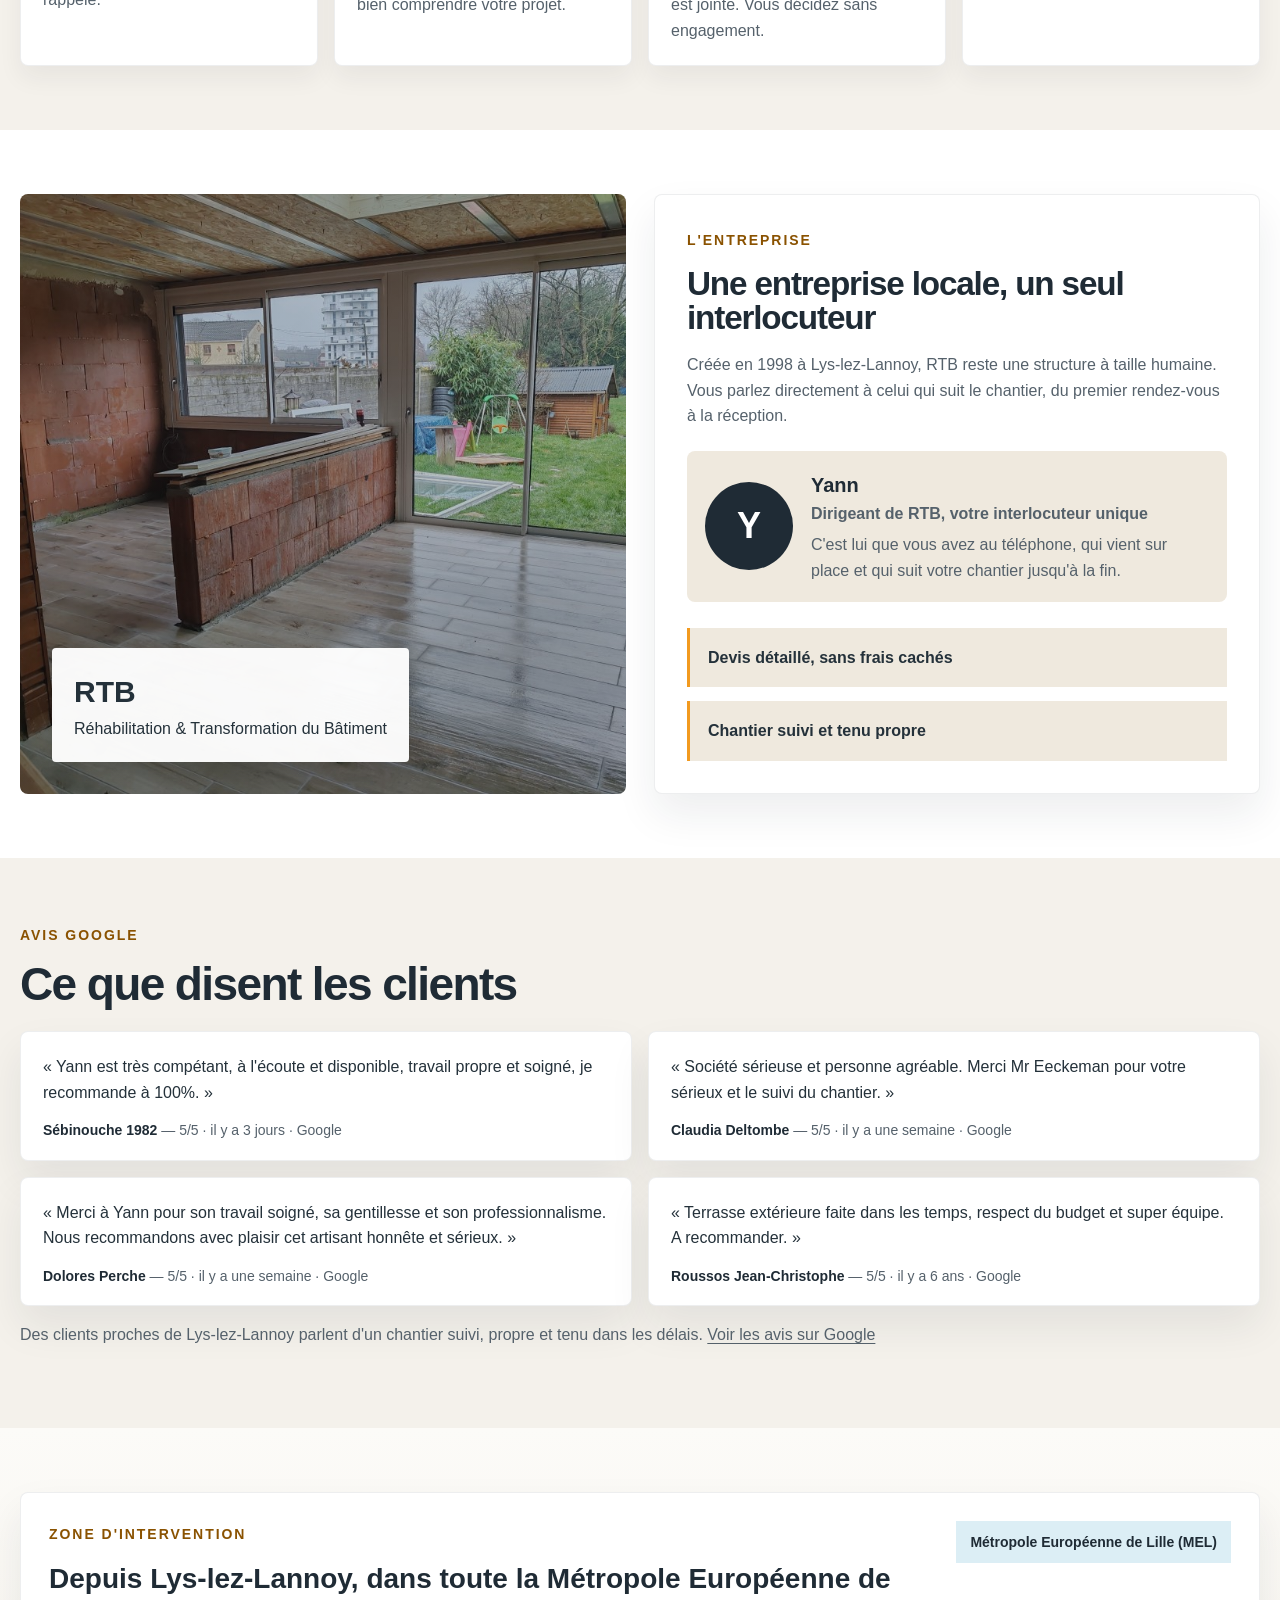
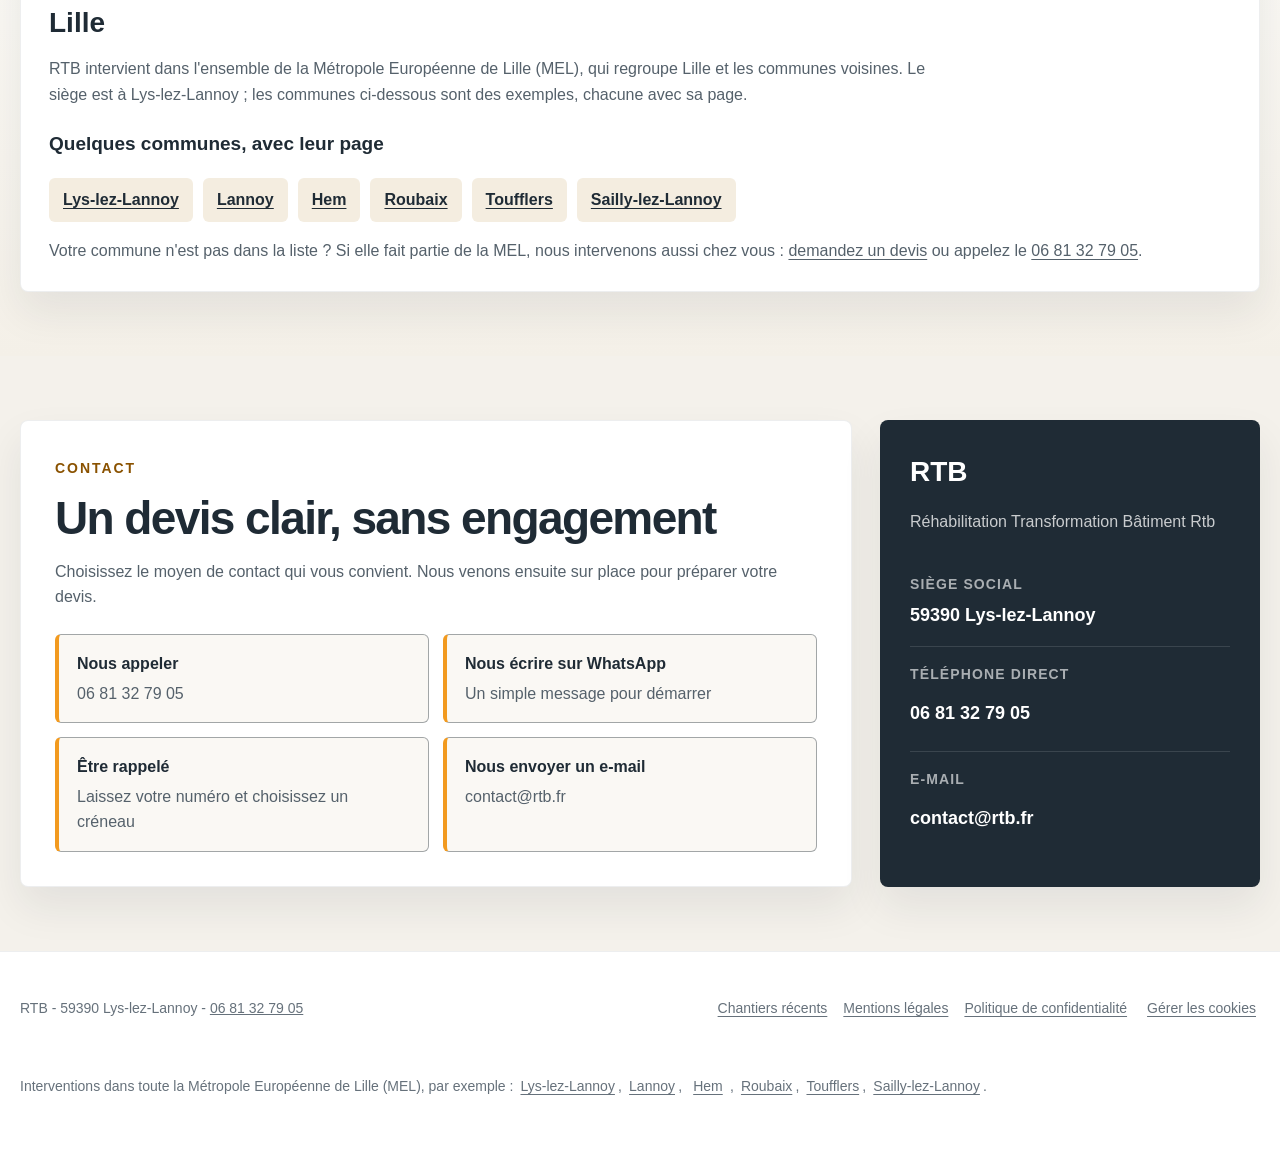
==== commit d7f490ad: "Show Google review ages and make footer phone numbers callable." ====
--- a/index.html
+++ b/index.html
@@ -2,6 +2,11 @@
 <html lang="fr">
 <head>
     <meta charset="UTF-8">
+    <meta http-equiv="Content-Security-Policy" content="upgrade-insecure-requests">
+    <script>
+        // Safari signale « non sécurisé » une page ou un formulaire en http. Sur le vrai domaine, on passe en https (pas en local).
+        if (location.protocol === "http:" && /^(www\.)?rtb\.fr$/i.test(location.hostname)) location.replace("https://rtb.fr" + location.pathname + location.search + location.hash);
+    </script>
     <meta name="viewport" content="width=device-width, initial-scale=1.0">
     <title>Carrelage et maçonnerie pour particuliers à Lys-lez-Lannoy | RTB</title>
     <meta
@@ -70,9 +75,9 @@
       },
       "aggregateRating": {
         "@type": "AggregateRating",
-        "ratingValue": "5",
-        "ratingCount": "6",
-        "reviewCount": "6",
+        "ratingValue": "4.4",
+        "ratingCount": "7",
+        "reviewCount": "7",
         "bestRating": "5"
       }
     }
@@ -647,6 +652,7 @@
             font-size: 0.875rem;
         }
         .footer-zones a { text-decoration: underline; }
+        .site-footer a[href^="tel"] { text-decoration: underline; }
         .service-card img {
             width: 100%;
             aspect-ratio: 16 / 9;
@@ -1200,38 +1206,6 @@
             pointer-events: auto;
             transform: translateY(0);
         }
-        .form-toast {
-            position: fixed;
-            top: 112px;
-            left: 50%;
-            z-index: 80;
-            width: min(560px, calc(100% - 28px));
-            transform: translate(-50%, -12px);
-            padding: 16px 18px;
-            border-radius: 8px;
-            box-shadow: 0 18px 40px rgba(16, 26, 34, 0.18);
-            font-size: 1rem;
-            font-weight: 700;
-            line-height: 1.45;
-            opacity: 0;
-            pointer-events: none;
-            transition: opacity 0.2s ease, transform 0.2s ease;
-        }
-        .form-toast.is-visible {
-            opacity: 1;
-            pointer-events: auto;
-            transform: translate(-50%, 0);
-        }
-        .form-toast.is-success {
-            background: #e8f6ee;
-            color: #1d5a38;
-            border: 1px solid #8fcead;
-        }
-        .form-toast.is-error {
-            background: #fdecea;
-            color: #8a1f16;
-            border: 1px solid #f0b4ad;
-        }
         .form-alert {
             display: none;
             margin: 0 0 16px;
@@ -1396,9 +1370,6 @@
             }
             .header-inner {
                 min-height: 82px;
-            }
-            .form-toast {
-                top: 96px;
             }
             .nav-wrap {
                 top: 82px;
@@ -1822,19 +1793,19 @@
                 <div class="reviews-grid">
                     <article class="review-card">
                         <p>« Yann est très compétant, à l'écoute et disponible, travail propre et soigné, je recommande à 100%. »</p>
-                        <footer><strong>Sébinouche 1982</strong> — 5/5 · Google</footer>
+                        <footer><strong>Sébinouche 1982</strong> — 5/5 · il y a 3 jours · Google</footer>
                     </article>
                     <article class="review-card">
                         <p>« Société sérieuse et personne agréable. Merci Mr Eeckeman pour votre sérieux et le suivi du chantier. »</p>
-                        <footer><strong>Claudia Deltombe</strong> — 5/5 · Google</footer>
+                        <footer><strong>Claudia Deltombe</strong> — 5/5 · il y a une semaine · Google</footer>
                     </article>
                     <article class="review-card">
                         <p>« Merci à Yann pour son travail soigné, sa gentillesse et son professionnalisme. Nous recommandons avec plaisir cet artisant honnête et sérieux. »</p>
-                        <footer><strong>Dolores Perche</strong> — 5/5 · Google</footer>
+                        <footer><strong>Dolores Perche</strong> — 5/5 · il y a une semaine · Google</footer>
                     </article>
                     <article class="review-card">
                         <p>« Terrasse extérieure faite dans les temps, respect du budget et super équipe. A recommander. »</p>
-                        <footer><strong>Roussos Jean-Christophe</strong> — 5/5 · Google</footer>
+                        <footer><strong>Roussos Jean-Christophe</strong> — 5/5 · il y a 6 ans · Google</footer>
                     </article>
                 </div>
                 <p class="reviews-note">
@@ -1931,7 +1902,7 @@
 
     <footer class="site-footer">
         <div class="container footer-inner">
-            <div>RTB - 59390 Lys-lez-Lannoy - 06 81 32 79 05</div>
+            <div>RTB - 59390 Lys-lez-Lannoy - <a href="tel:0681327905">06 81 32 79 05</a></div>
             <div class="footer-links">
                 <a href="chantiers-recents.html">Chantiers récents</a>
                 <a href="mentions-legales.html">Mentions légales</a>
@@ -1958,7 +1929,6 @@
     </nav>
 
     <button class="scroll-top" type="button" aria-label="Revenir en haut de la page" data-scroll-top></button>
-    <div class="form-toast" role="status" aria-live="polite" data-form-toast></div>
 
     <script>
         const scrollTopButton = document.querySelector("[data-scroll-top]");
@@ -2033,14 +2003,13 @@
         }
 
         const formStatus = new URLSearchParams(window.location.search).get("status");
-        const formToast = document.querySelector("[data-form-toast]");
         const formMessages = {
             success: "Merci, votre demande est bien envoyée. Nous vous rappelons sous 48 h.",
             error: "Le formulaire est incomplet : indiquez votre nom, et au moins un téléphone ou une adresse e-mail valide, puis renvoyez-le.",
             server_error: "L'envoi n'a pas abouti. Appelez-nous au 06 81 32 79 05 ou réessayez dans quelques instants."
         };
 
-        if (formStatus && formMessages[formStatus] && formToast) {
+        if (formStatus && formMessages[formStatus]) {
             const isError = formStatus !== "success";
             const message = formMessages[formStatus];
             const targetId = window.location.hash.replace("#", "") || "top";
@@ -2049,9 +2018,6 @@
                 ? target.querySelector("[data-form-alert]")
                 : document.querySelector("[data-form-alert]");
 
-            formToast.textContent = message;
-            formToast.classList.add("is-visible", isError ? "is-error" : "is-success");
-
             if (alertBox) {
                 alertBox.textContent = message;
                 alertBox.classList.add("is-visible", isError ? "is-error" : "is-success");
@@ -2065,10 +2031,6 @@
                 }, 80);
             }
 
-            window.setTimeout(() => {
-                formToast.classList.remove("is-visible");
-            }, 9000);
-
             if (window.history && window.history.replaceState) {
                 const cleanUrl = window.location.pathname + (window.location.hash || "");
                 window.history.replaceState({}, document.title, cleanUrl);
--- a/ux.css
+++ b/ux.css
@@ -103,6 +103,66 @@
 .glossary dt:first-child { margin-top: 0; }
 .glossary dd { margin: 0.125rem 0 0; color: #55616b; font-size: 1rem; }
 
+/* ---------- Bandeau cookies (consentement) ---------- */
+.cookie-banner {
+    position: fixed;
+    left: 0;
+    right: 0;
+    bottom: 0;
+    z-index: 90;
+    max-height: 80vh;
+    overflow: auto;
+    padding: 1rem max(1rem, env(safe-area-inset-right)) calc(1rem + env(safe-area-inset-bottom)) max(1rem, env(safe-area-inset-left));
+    background: #fff;
+    color: #24313a;
+    border-top: 3px solid #1f2b35;
+    box-shadow: 0 -10px 30px rgba(27, 39, 49, 0.2);
+}
+.cookie-banner[hidden] { display: none; }
+.cookie-banner-inner {
+    width: min(1240px, 100%);
+    margin: 0 auto;
+    display: flex;
+    flex-wrap: wrap;
+    align-items: center;
+    justify-content: space-between;
+    gap: 1rem 1.5rem;
+}
+.cookie-banner-text { flex: 1 1 26rem; margin: 0; font-size: 1rem; line-height: 1.5; }
+.cookie-banner-text a { color: #0a6590; text-decoration: underline; text-underline-offset: 0.18em; }
+.cookie-actions { display: flex; flex: 0 1 auto; flex-wrap: wrap; gap: 0.75rem; }
+/* « Tout refuser » et « Tout accepter » ont exactement le même aspect (recommandation CNIL). */
+.cookie-btn {
+    min-width: 8.5rem;
+    min-height: 2.75rem;
+    padding: 0 1.25rem;
+    border: 2px solid #1f2b35;
+    border-radius: 6px;
+    background: #1f2b35;
+    color: #fff;
+    font: inherit;
+    font-weight: 800;
+    cursor: pointer;
+}
+.cookie-btn:hover { background: #314250; }
+.cookie-link {
+    display: inline-flex;
+    align-items: center;
+    min-height: 2.75rem;
+    padding: 0 0.25rem;
+    border: 0;
+    background: none;
+    color: inherit;
+    font: inherit;
+    text-decoration: underline;
+    text-underline-offset: 0.18em;
+    cursor: pointer;
+}
+@media (max-width: 760px) {
+    .cookie-actions { width: 100%; }
+    .cookie-btn { flex: 1 1 0; }
+}
+
 /* ---------- Utilitaires ---------- */
 .sr-only {
     position: absolute;
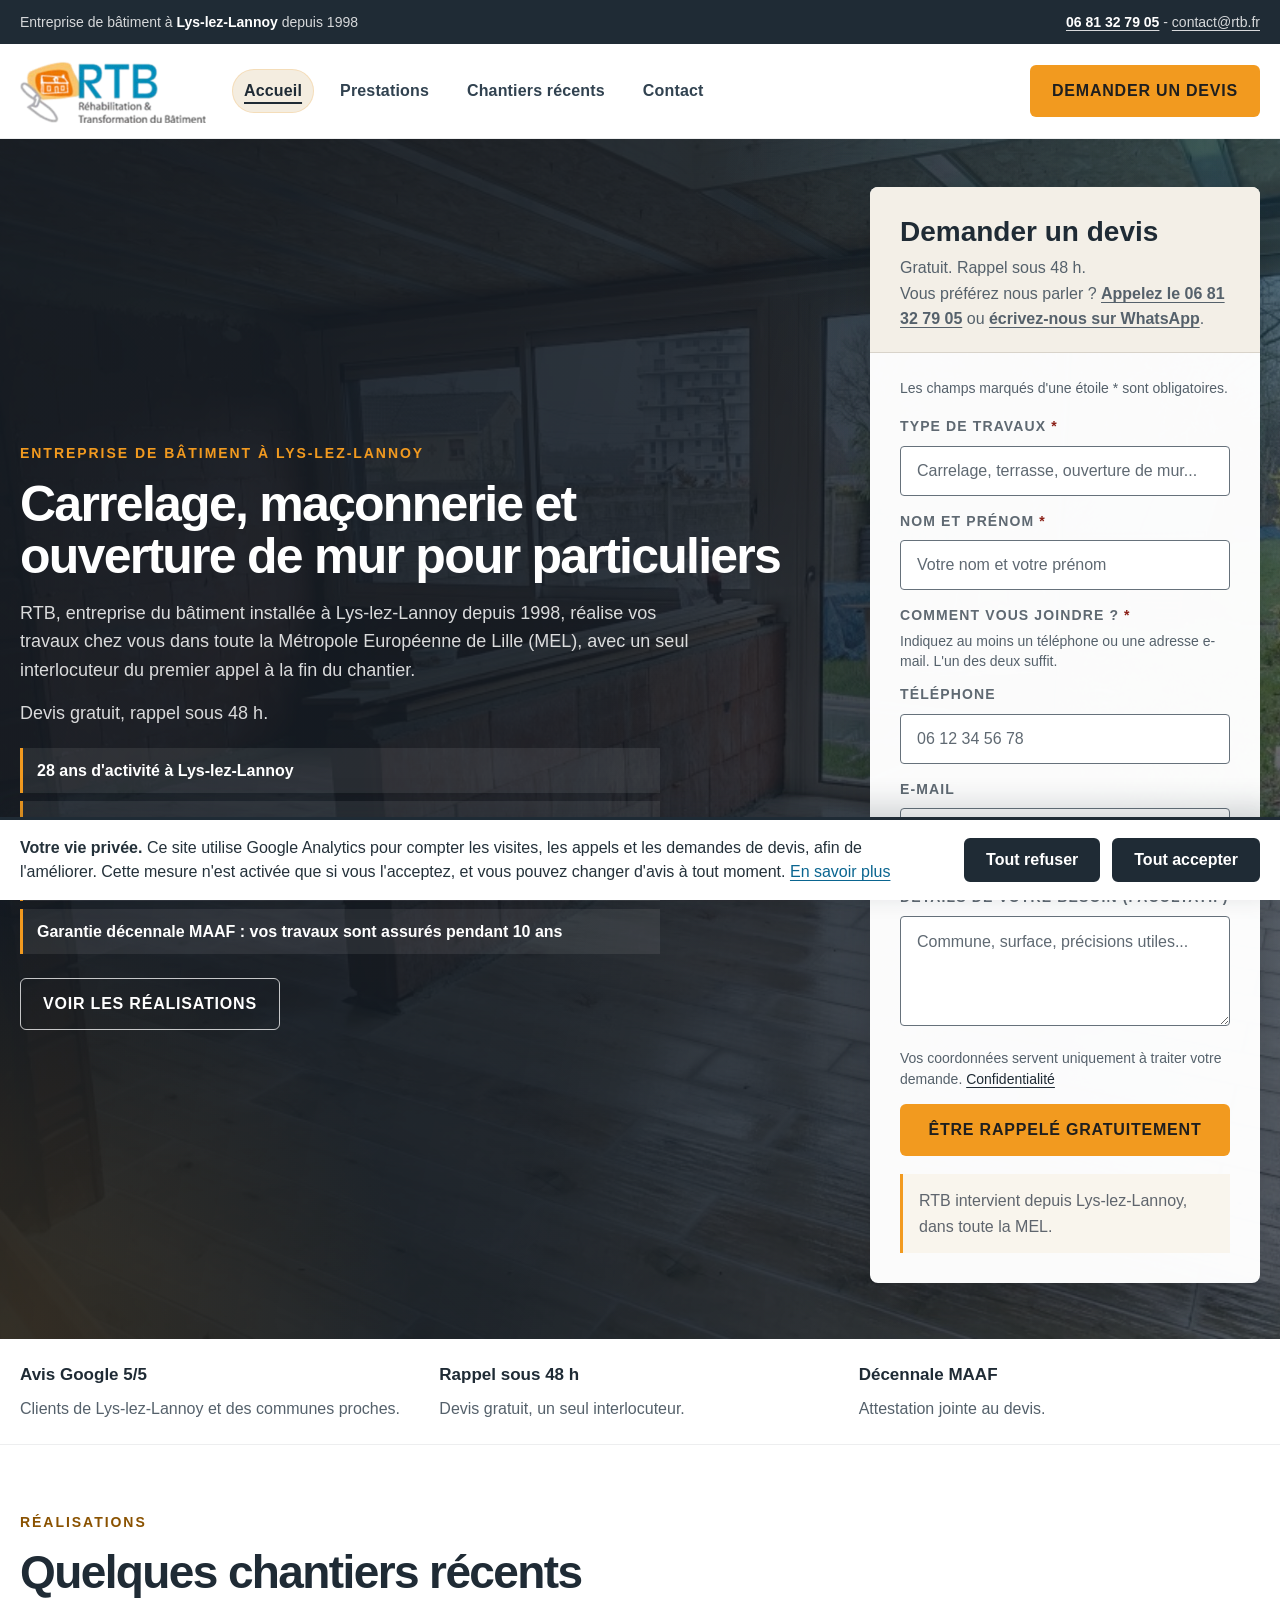
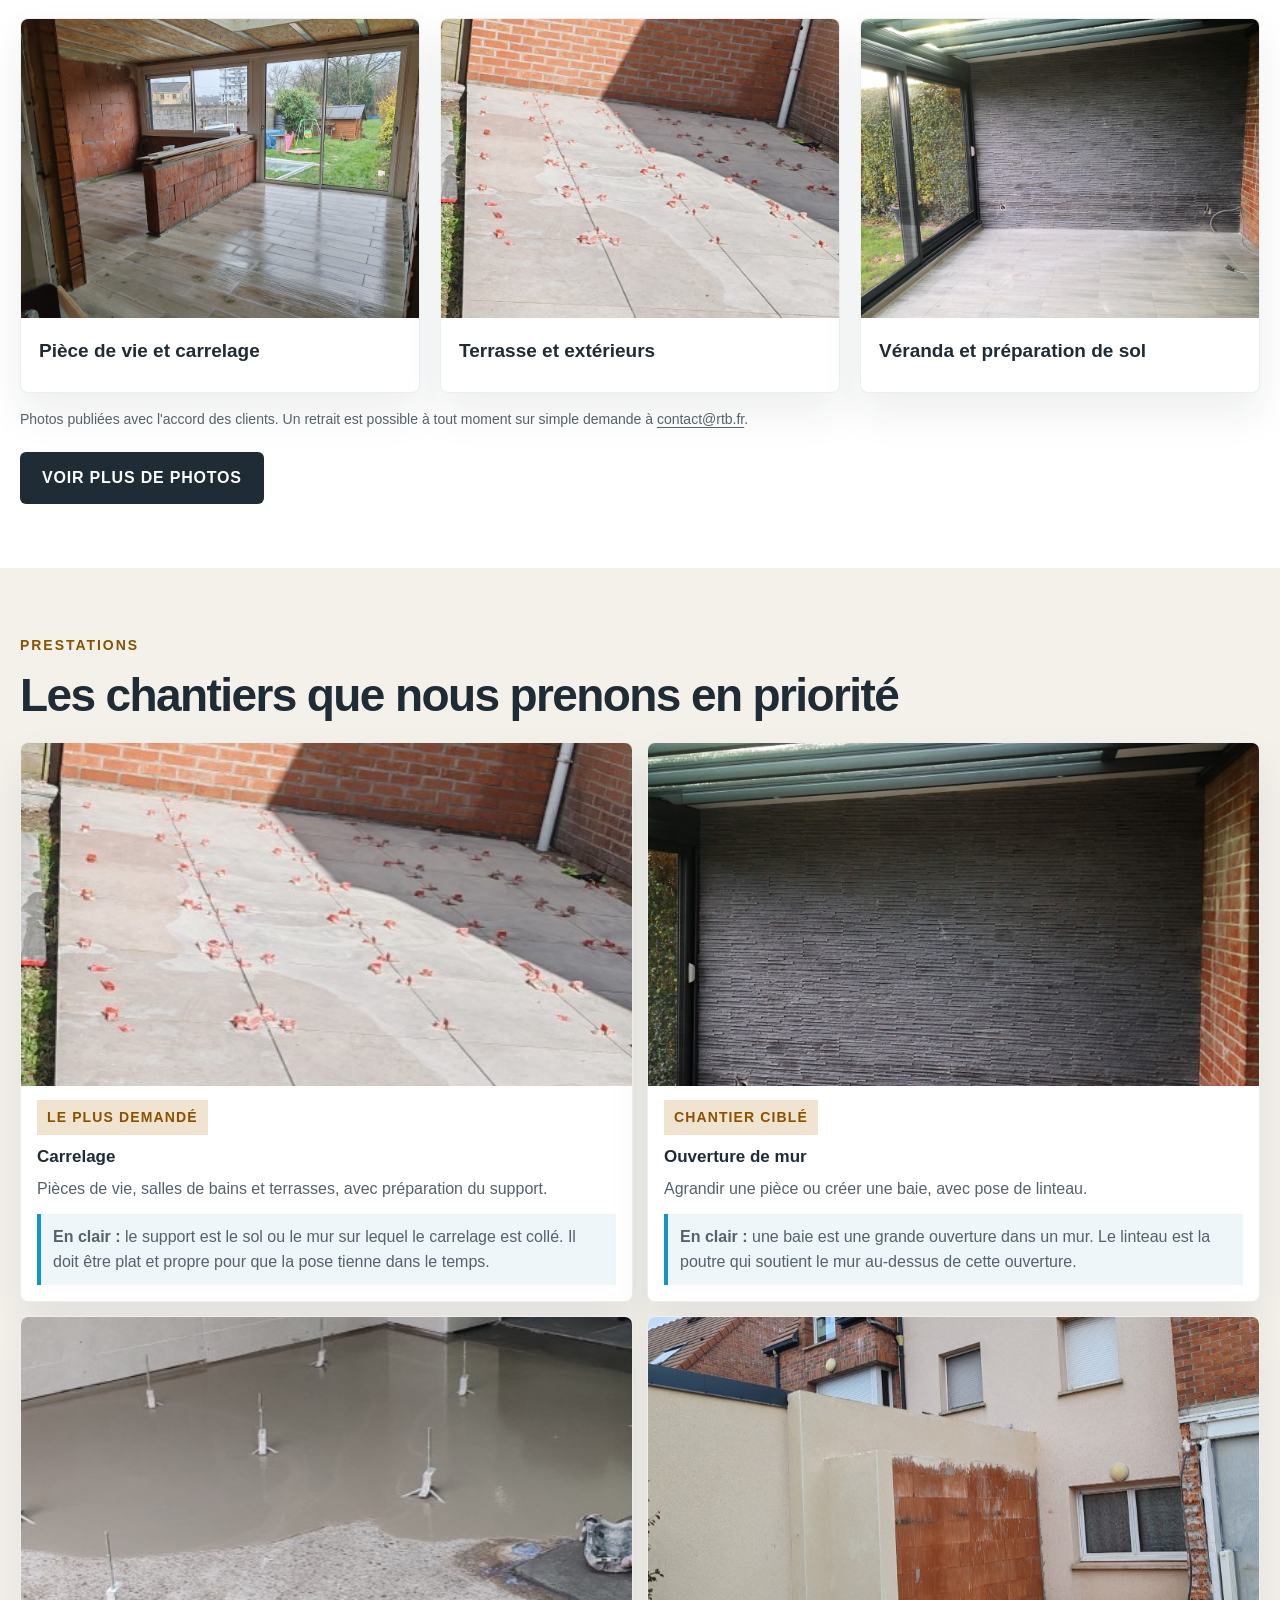
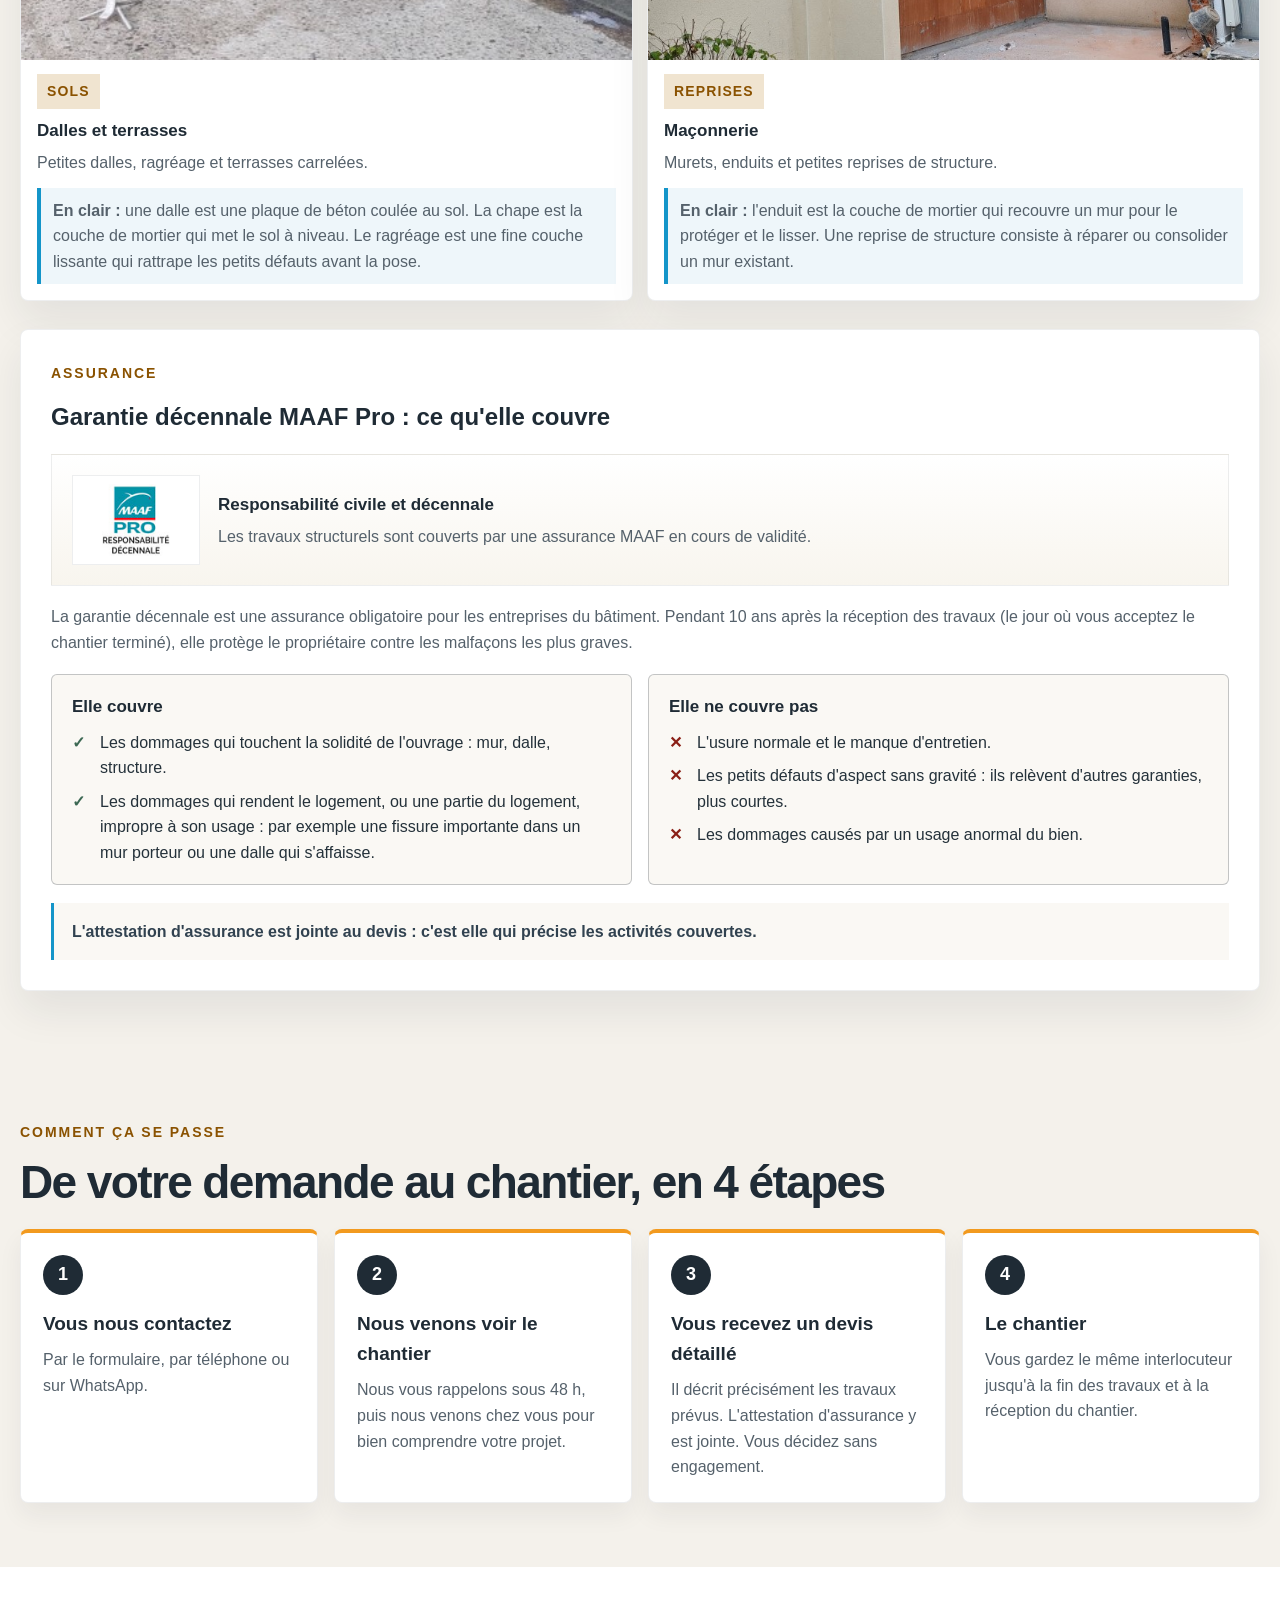
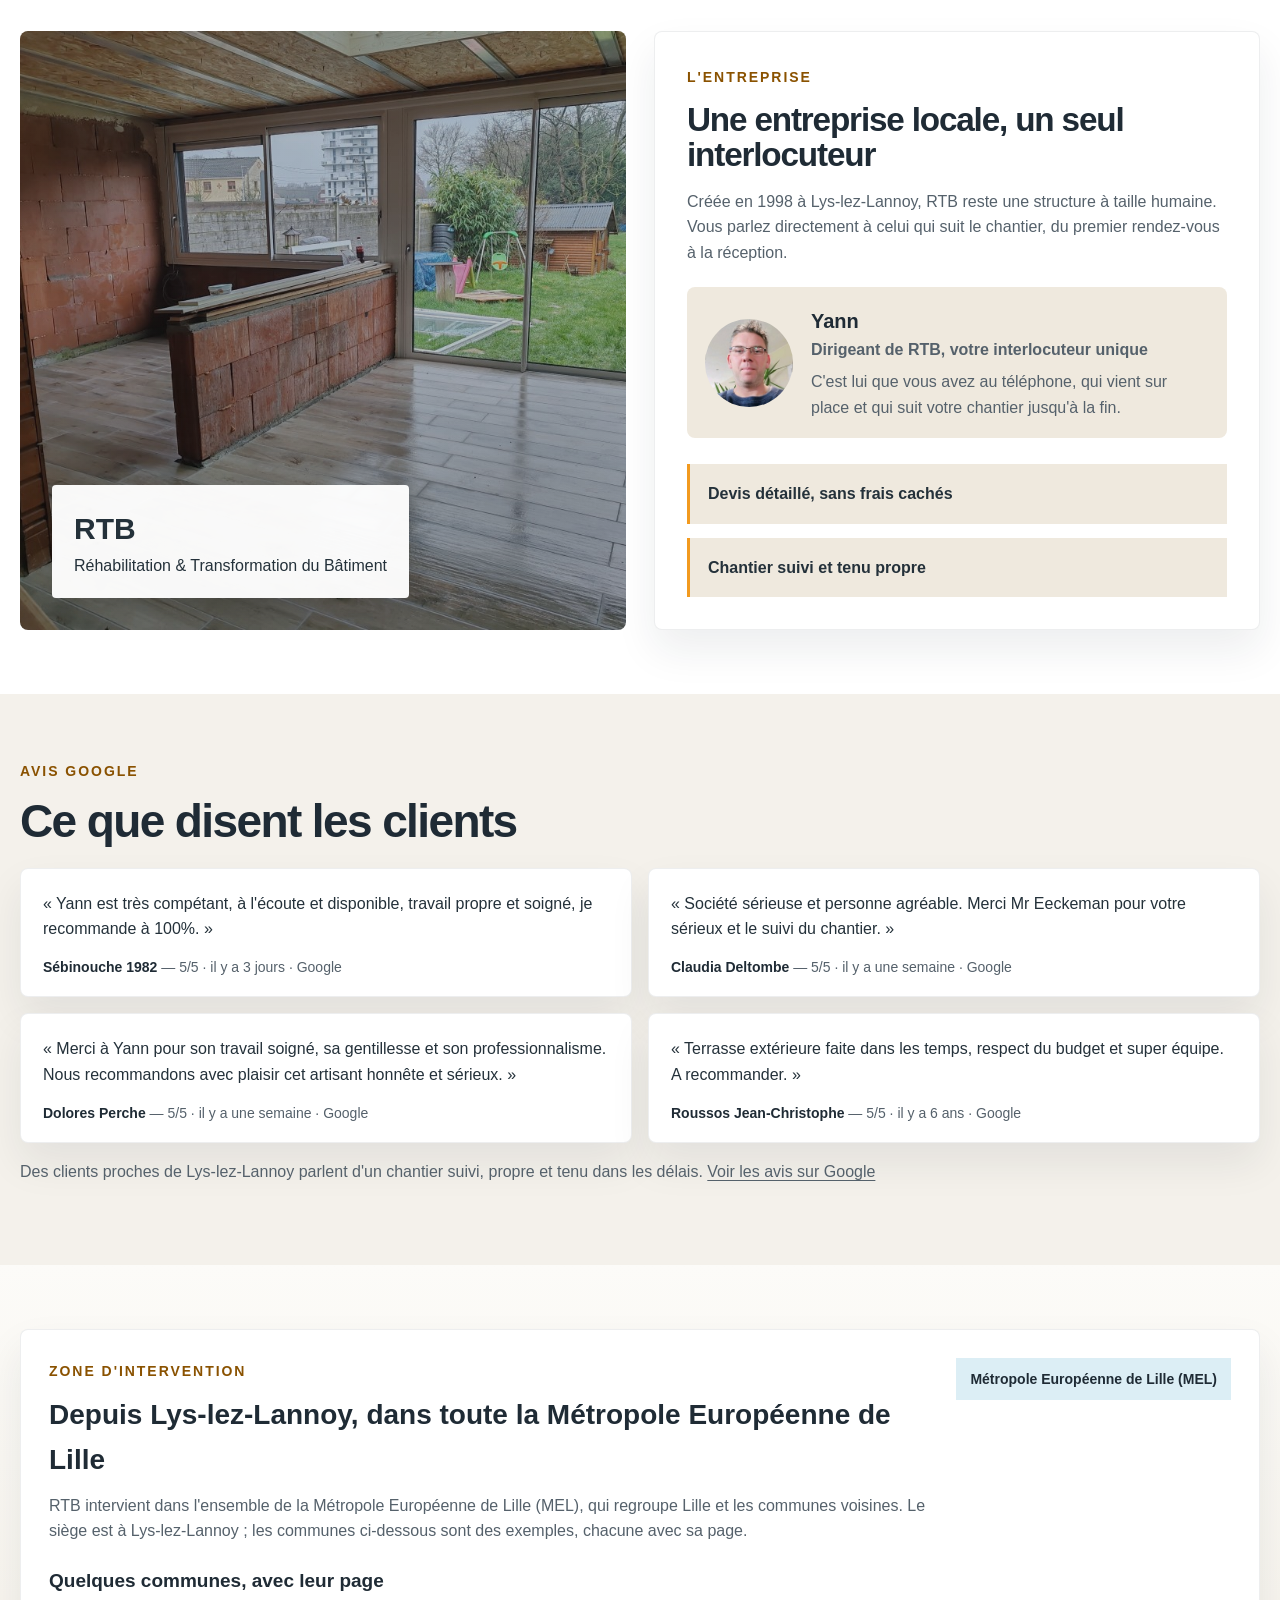
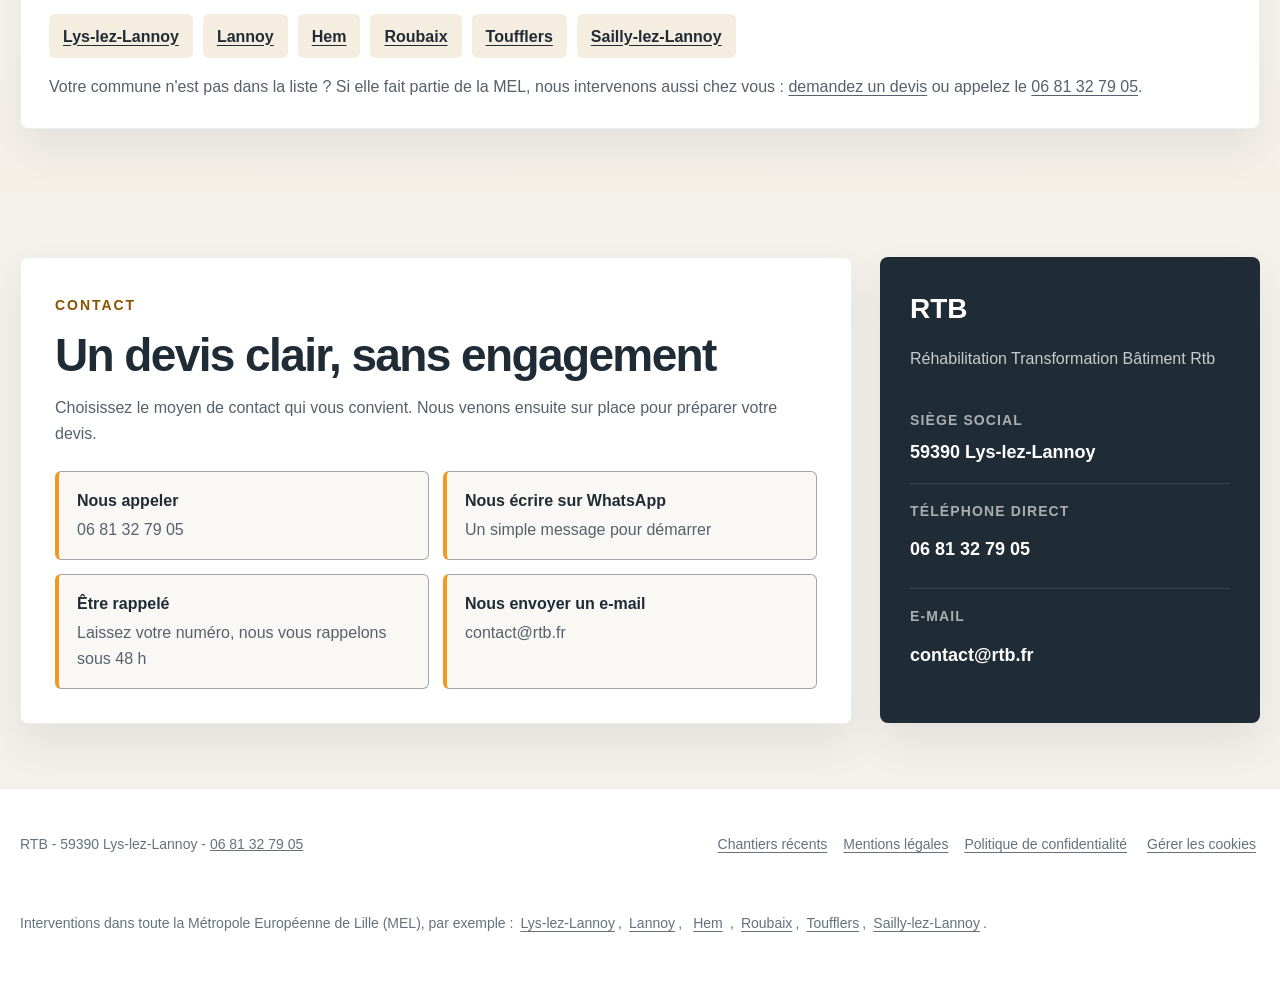
==== commit 922a190e: "Drop the callback slot from the quote form and show Yann's photo." ====
--- a/index.html
+++ b/index.html
@@ -1035,6 +1035,7 @@
             height: 5.5rem;
             border-radius: 50%;
             object-fit: cover;
+            object-position: 50% 18%;
         }
         .person-initial {
             display: flex;
@@ -1527,18 +1528,6 @@
                                 <p class="field-error" id="hero-email-error" data-error-for="hero-email" hidden></p>
                             </div>
                         </fieldset>
-
-                        <div class="field">
-                            <label for="hero-slot">Être rappelé : créneau souhaité (facultatif)</label>
-                            <select id="hero-slot" name="creneau" autocomplete="off" aria-describedby="hero-slot-hint">
-                                <option value="">Peu importe</option>
-                                <option value="Le matin">Le matin</option>
-                                <option value="Le midi">Le midi</option>
-                                <option value="L'après-midi">L'après-midi</option>
-                                <option value="En fin de journée">En fin de journée</option>
-                            </select>
-                            <p class="field-hint" id="hero-slot-hint">Nous vous rappelons sous 48 h, si possible sur ce créneau.</p>
-                        </div>
 
                         <div class="field">
                             <label for="hero-message">Détails de votre besoin (facultatif)</label>
@@ -1722,7 +1711,7 @@
                     <li class="step">
                         <span class="step-num" aria-hidden="true">1</span>
                         <h3><span class="sr-only">Étape 1 : </span>Vous nous contactez</h3>
-                        <p>Par le formulaire, par téléphone ou sur WhatsApp. Vous pouvez aussi choisir un créneau pour être rappelé.</p>
+                        <p>Par le formulaire, par téléphone ou sur WhatsApp.</p>
                     </li>
                     <li class="step">
                         <span class="step-num" aria-hidden="true">2</span>
@@ -1759,13 +1748,8 @@
                         Créée en 1998 à Lys-lez-Lannoy, RTB reste une structure à taille humaine. Vous parlez directement à celui qui suit le chantier, du premier rendez-vous à la réception.
                     </p>
 
-                    <!-- TODO (client) : PRÉSENTATION DU DIRIGEANT.
-                         - Fournir une vraie photo (carrée, 400 x 400 px minimum, visage bien visible) et la déposer dans /images (ex. images/yann.jpg).
-                         - Remplacer <div class="person-photo person-initial" aria-hidden="true">Y</div> par :
-                           <img class="person-photo" src="images/yann.jpg" alt="Yann, dirigeant de RTB" width="88" height="88" loading="lazy">
-                         - Confirmer le prénom, le rôle exact et la phrase de présentation ci-dessous. -->
                     <div class="person-card">
-                        <div class="person-photo person-initial" aria-hidden="true">Y</div>
+                        <img class="person-photo" src="images/yann.jpg" alt="Yann, dirigeant de RTB" width="88" height="88" loading="lazy">
                         <div>
                             <span class="person-name">Yann</span>
                             <span class="person-role">Dirigeant de RTB, votre interlocuteur unique</span>
@@ -1866,7 +1850,7 @@
                         <li>
                             <a class="channel" href="#devis">
                                 <span class="channel-name">Être rappelé</span>
-                                <span class="channel-detail">Laissez votre numéro et choisissez un créneau</span>
+                                <span class="channel-detail">Laissez votre numéro, nous vous rappelons sous 48 h</span>
                             </a>
                         </li>
                         <li>
